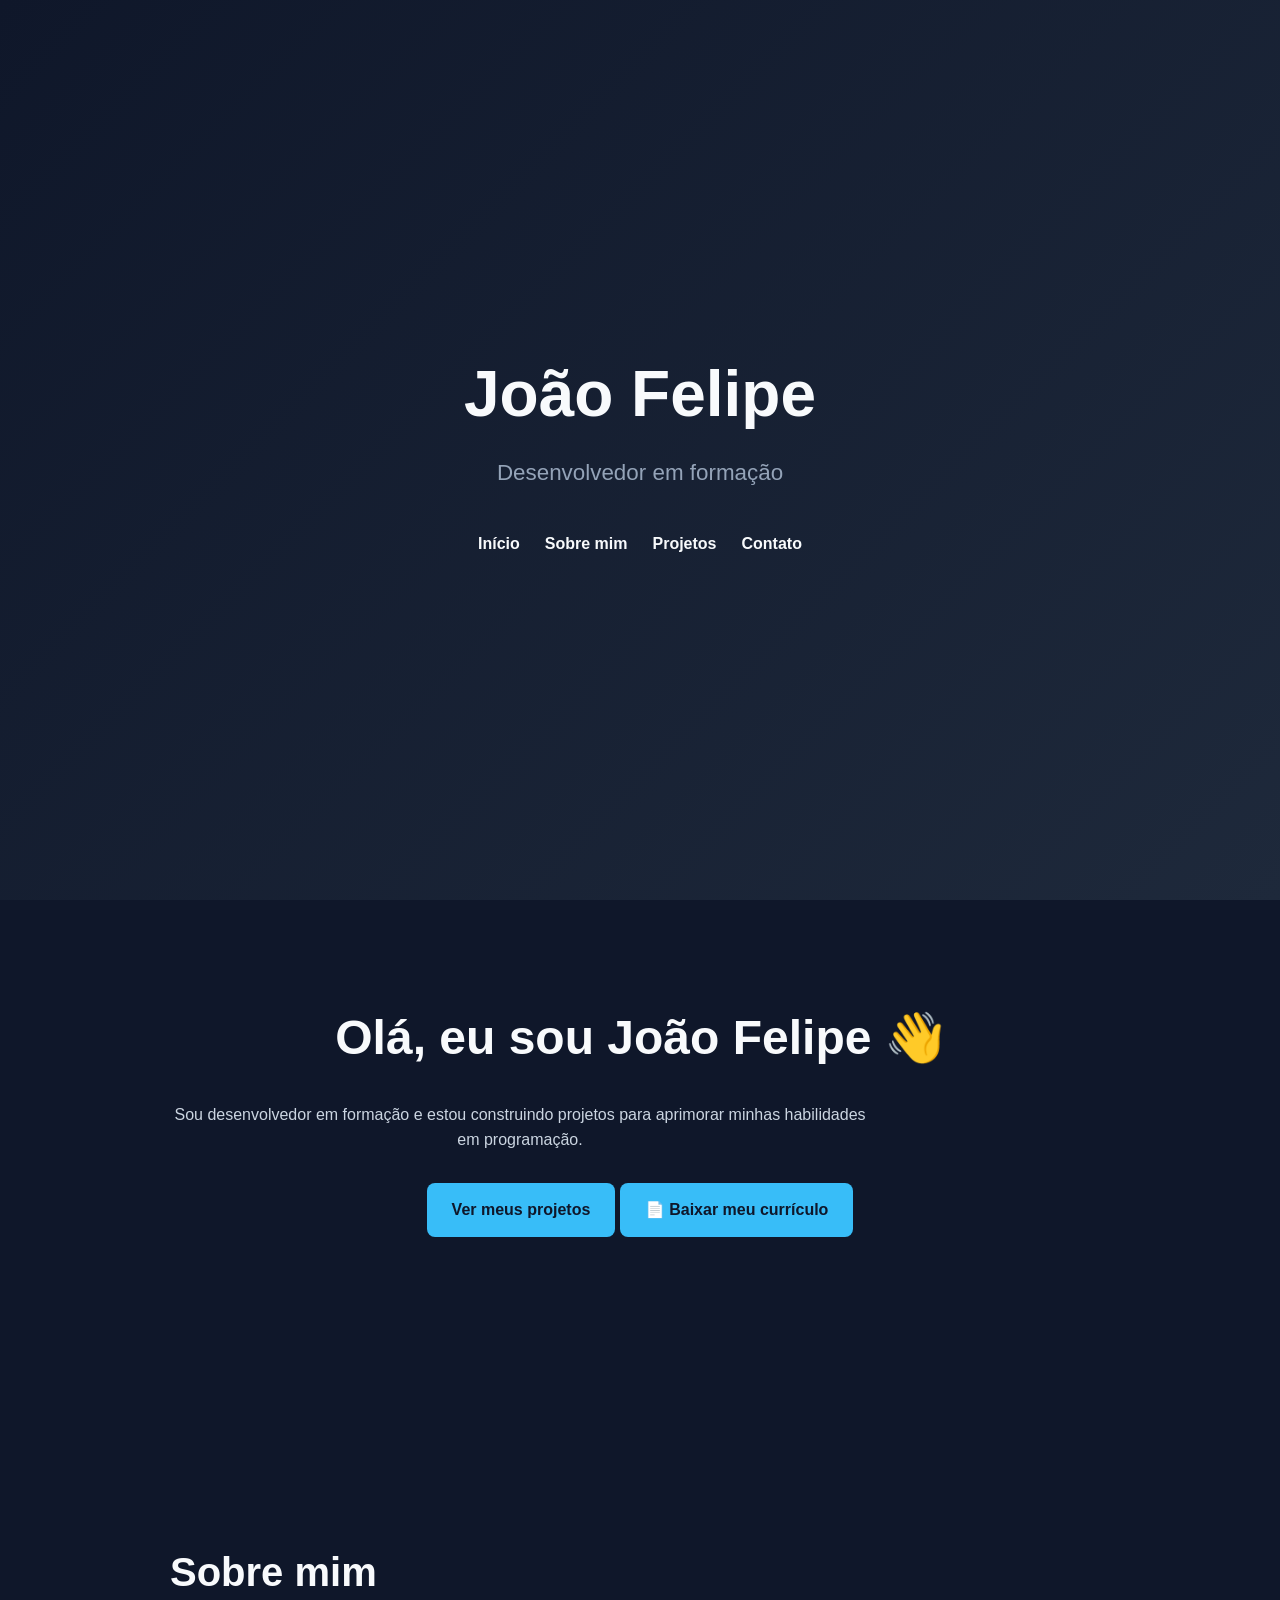
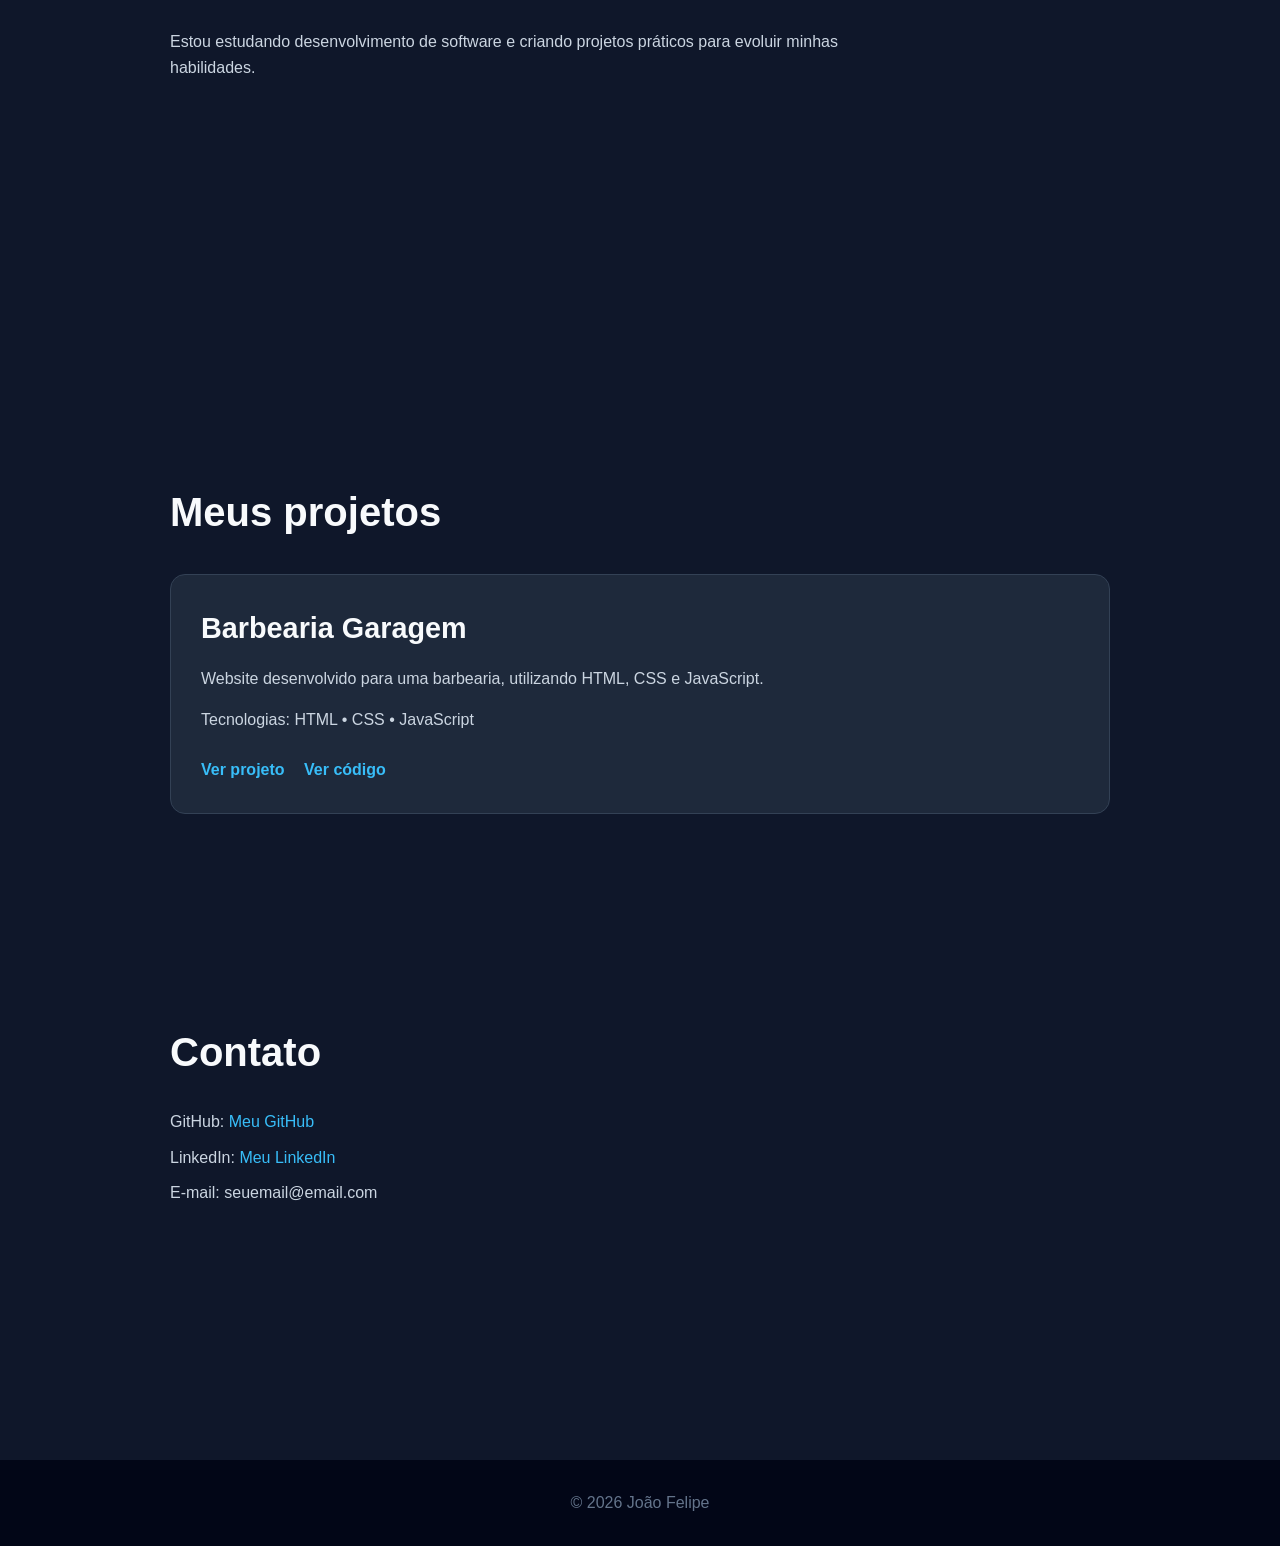
==== portifolio/index.html @ 30c2cb71 "Atualiza portifolio e curriculo" ====
<!DOCTYPE html>
<html lang="pt-BR">
<head>
    <meta charset="UTF-8">
    <meta name="viewport" content="width=device-width, initial-scale=1.0">
    <title>João Felipe | Portfólio</title>
    <link rel="stylesheet" href="style.css"
</head>

<body>

    <header>
        <h1>João Felipe</h1>
        <p>Desenvolvedor em formação</p>

        <nav>
            <a href="#inicio">Início</a>
            <a href="#sobre">Sobre mim</a>
            <a href="#projetos">Projetos</a>
            <a href="#contato">Contato</a>
        </nav>
    </header>

    <main>

        <section id="inicio">
            <h2>Olá, eu sou João Felipe 👋</h2>
            <p>
                Sou desenvolvedor em formação e estou construindo
                projetos para aprimorar minhas habilidades em programação.
            </p>

            <a href="#projetos">Ver meus projetos</a>
            <a href="Curriculo_Joao_Felipe.pdf" download>📄 Baixar meu currículo</a>
        </section>

        <section id="sobre">
            <h2>Sobre mim</h2>
            <p>
                Estou estudando desenvolvimento de software e criando
                projetos práticos para evoluir minhas habilidades.
            </p>
        </section>

        <section id="projetos">
            <h2>Meus projetos</h2>

            <article>
                <h3>Barbearia Garagem</h3>

                <p>
                    Website desenvolvido para uma barbearia,
                    utilizando HTML, CSS e JavaScript.
                </p>

                <p>
                    Tecnologias: HTML • CSS • JavaScript
                </p>

                <a href="../index.html" target="_blank">Ver projeto</a>
                <a href="https://github.com/Joaofelipe74/programa-ao.git" target="_blank">Ver código</a>
            </article>
        </section>

        <section id="contato">
            <h2>Contato</h2>

            <p>
                GitHub: <a href="#" target="_blank">Meu GitHub</a>
            </p>

            <p>
                LinkedIn: <a href="#" target="_blank">Meu LinkedIn</a>
            </p>

            <p>
                E-mail: seuemail@email.com
            </p>
        </section>

    </main>

    <footer>
        <p>© 2026 João Felipe</p>
    </footer>

</body>
</html>
---- portifolio/style.css ----
* {
    margin: 0;
    padding: 0;
    box-sizing: border-box;
}

html {
    scroll-behavior: smooth;
}

body {
    font-family: Arial, sans-serif;
    background: #0f172a;
    color: #f8fafc;
    line-height: 1.6;
}

/* Cabeçalho */

header {
    min-height: 100vh;
    display: flex;
    flex-direction: column;
    justify-content: center;
    align-items: center;
    text-align: center;
    padding: 40px 20px;
    background: linear-gradient(135deg, #0f172a, #1e293b);
}

header h1 {
    font-size: 4rem;
    margin-bottom: 10px;
}

header > p {
    font-size: 1.4rem;
    color: #94a3b8;
    margin-bottom: 40px;
}

/* Navegação */

nav {
    display: flex;
    gap: 25px;
    flex-wrap: wrap;
    justify-content: center;
}

nav a {
    color: #f8fafc;
    text-decoration: none;
    font-weight: bold;
    transition: 0.3s;
}

nav a:hover {
    color: #38bdf8;
}

/* Conteúdo */

main {
    max-width: 1000px;
    margin: auto;
}

section {
    padding: 100px 30px;
    min-height: 60vh;
}

section h2 {
    font-size: 2.5rem;
    margin-bottom: 25px;
}

section p {
    color: #cbd5e1;
    max-width: 700px;
}

/* Início */

#inicio {
    text-align: center;
}

#inicio h2 {
    font-size: 3rem;
}

#inicio a {
    display: inline-block;
    margin-top: 30px;
    padding: 14px 25px;
    background: #38bdf8;
    color: #0f172a;
    text-decoration: none;
    border-radius: 8px;
    font-weight: bold;
    transition: 0.3s;
}

#inicio a:hover {
    transform: translateY(-3px);
}

/* Projetos */

article {
    background: #1e293b;
    padding: 30px;
    border-radius: 15px;
    margin-top: 30px;
    border: 1px solid #334155;
}

article h3 {
    font-size: 1.8rem;
    margin-bottom: 15px;
}

article p {
    margin-bottom: 15px;
}

article a {
    display: inline-block;
    margin-right: 15px;
    margin-top: 10px;
    color: #38bdf8;
    text-decoration: none;
    font-weight: bold;
}

/* Contato */

#contato a {
    color: #38bdf8;
    text-decoration: none;
}

#contato p {
    margin-bottom: 10px;
}

/* Rodapé */

footer {
    text-align: center;
    padding: 30px;
    background: #020617;
    color: #64748b;
}

/* Celular */

@media (max-width: 700px) {

    header h1 {
        font-size: 2.8rem;
    }

    #inicio h2 {
        font-size: 2.2rem;
    }

    section h2 {
        font-size: 2rem;
    }

    nav {
        gap: 15px;
    }

    section {
        padding: 70px 20px;
    }
}
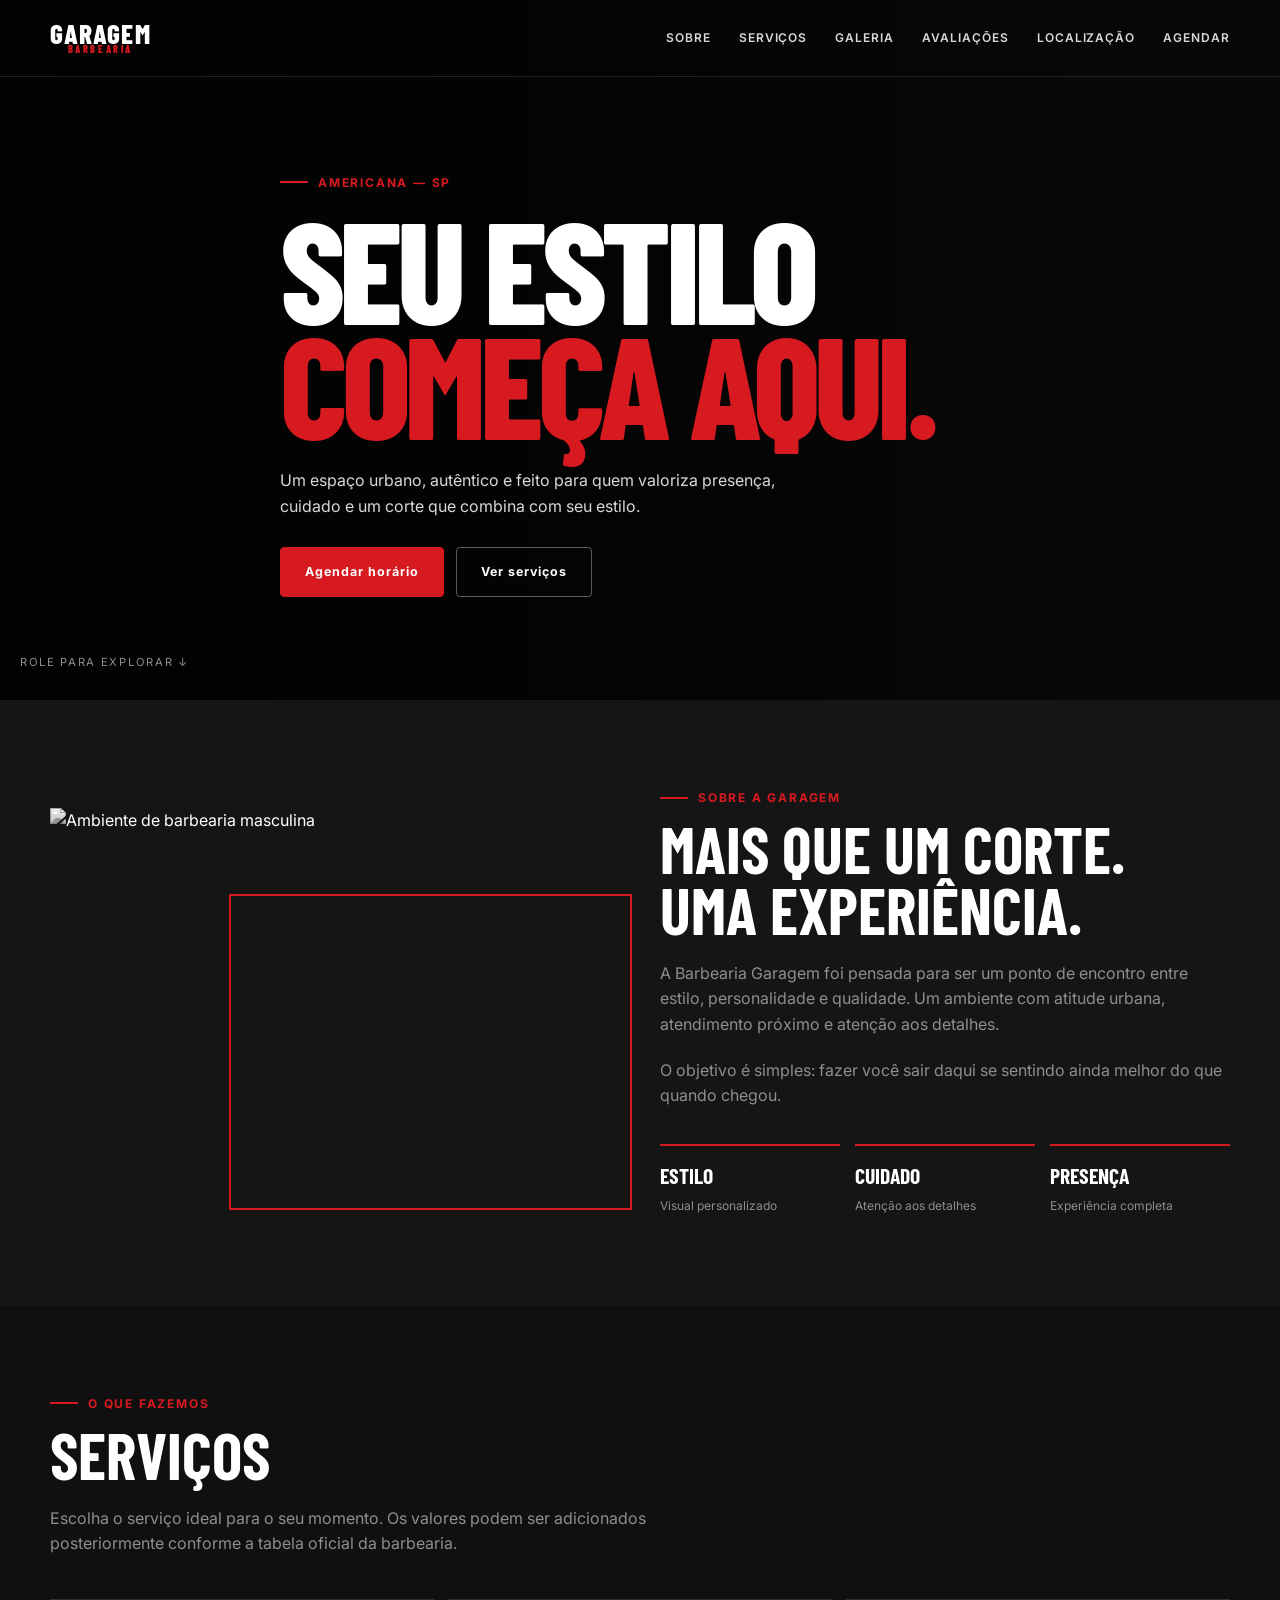
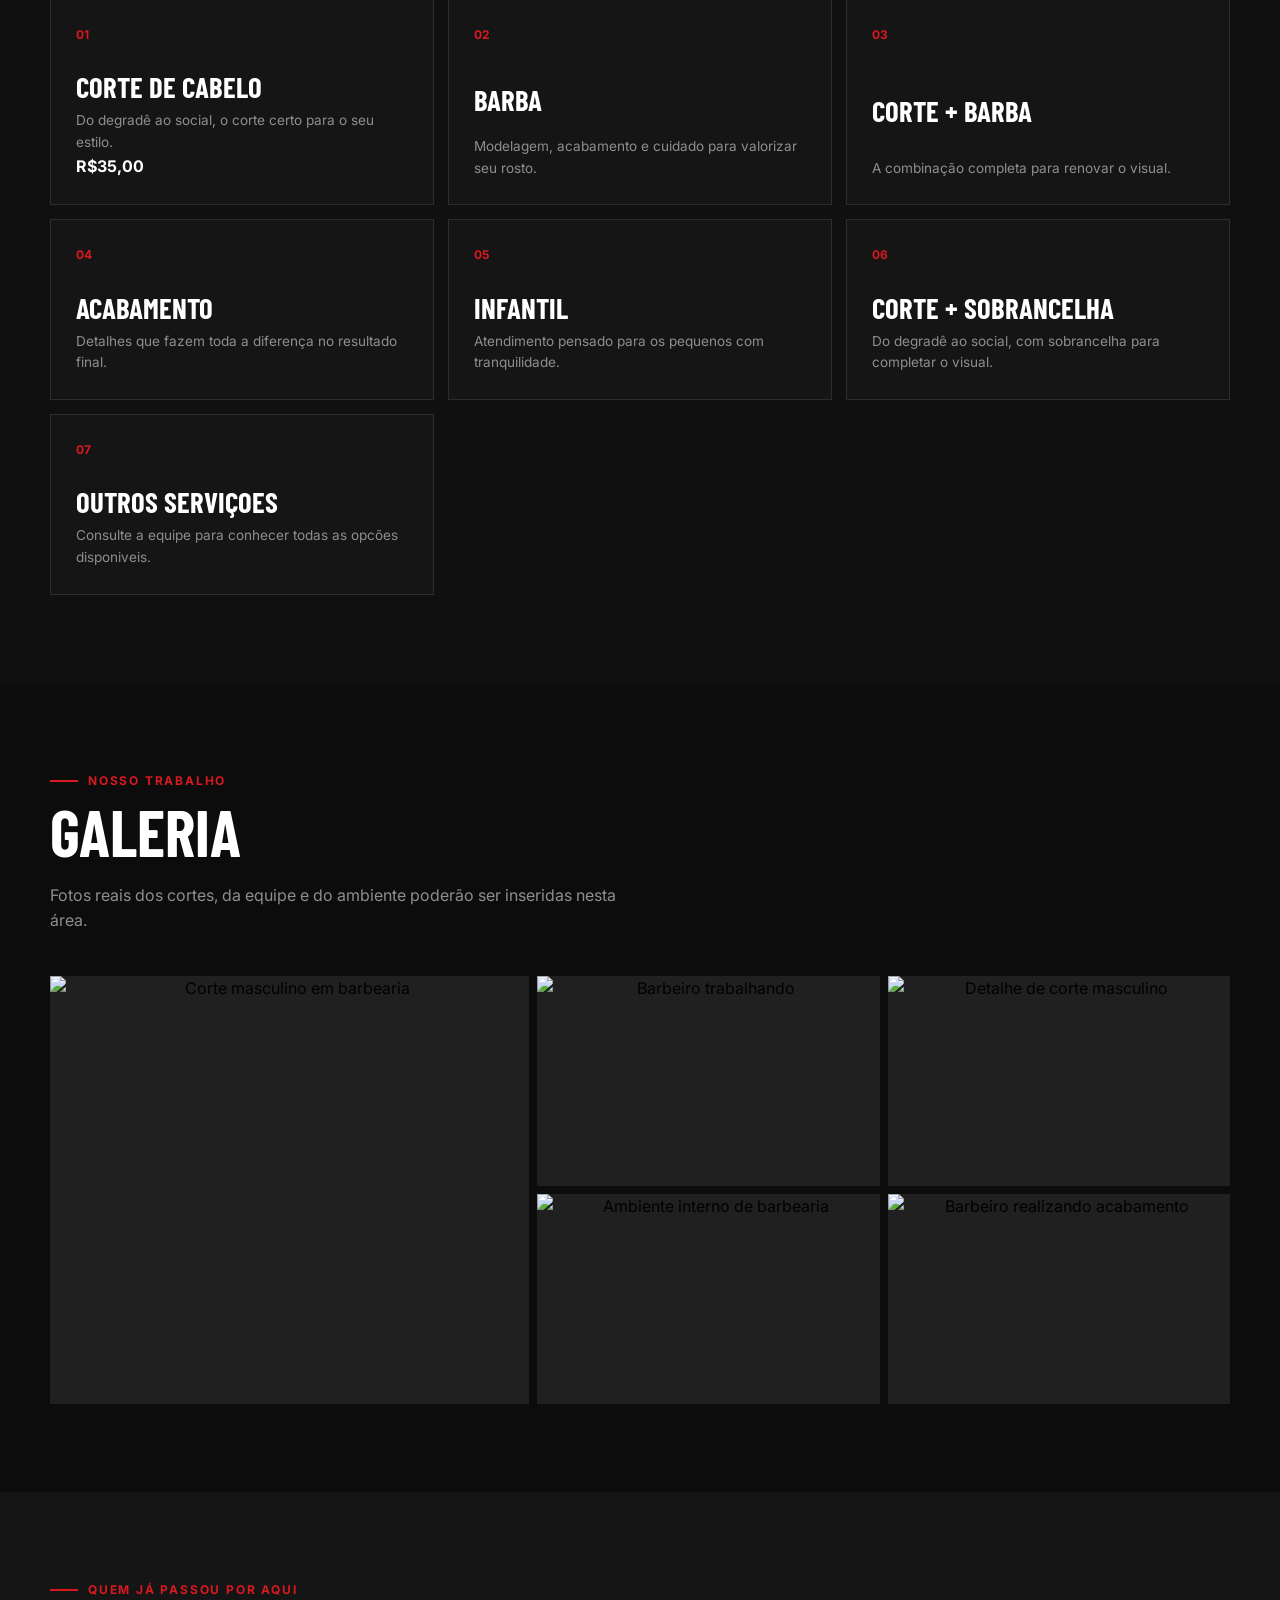
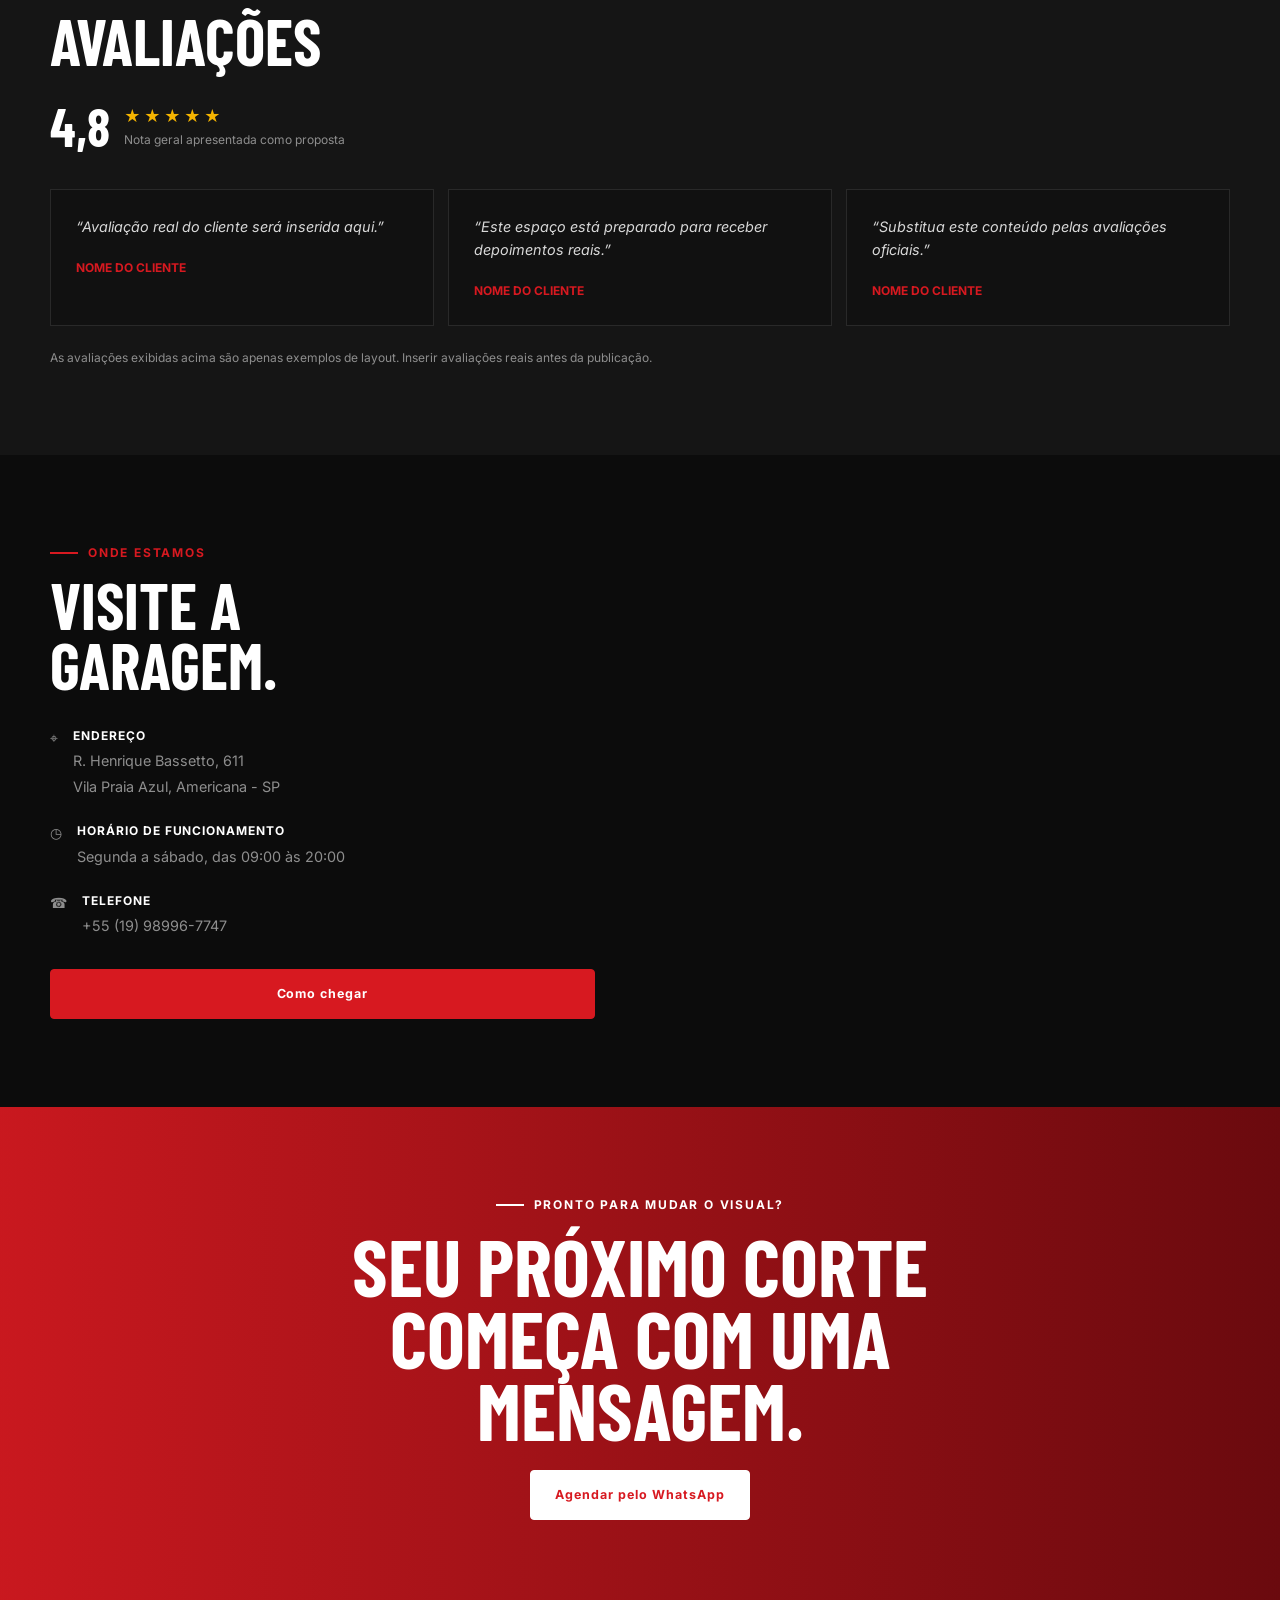
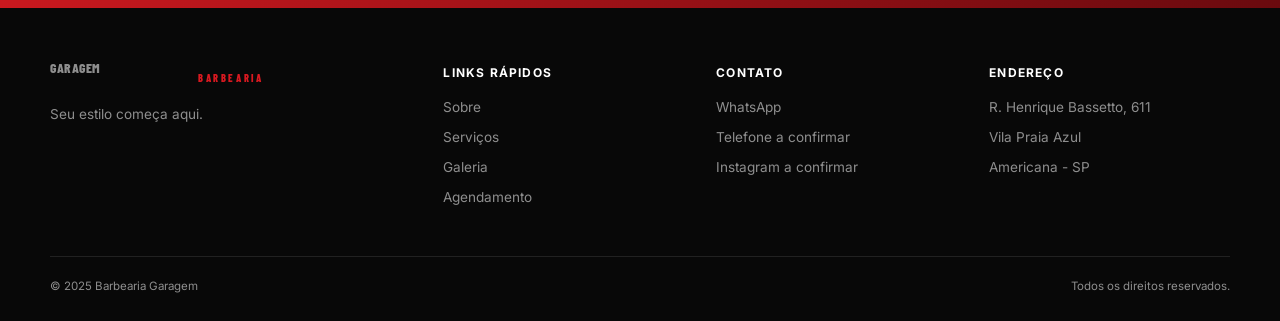
==== commit 78b758fd: "Colocar portifolio como pagina principal" ====
--- a/portifolio/index.html
+++ b/portifolio/index.html
@@ -1,88 +1,1121 @@
 <!DOCTYPE html>
 <html lang="pt-BR">
 <head>
-    <meta charset="UTF-8">
-    <meta name="viewport" content="width=device-width, initial-scale=1.0">
-    <title>João Felipe | Portfólio</title>
-    <link rel="stylesheet" href="style.css"
+  <meta charset="UTF-8" />
+  <meta name="viewport" content="width=device-width, initial-scale=1.0" />
+
+  <title>Barbearia Garagem | Seu estilo começa aqui</title>
+  <meta
+    name="description"
+    content="Barbearia Garagem em Americana - SP. Cortes masculinos, barba, acabamento e muito estilo."
+  />
+  <meta name="theme-color" content="#111111" />
+
+  <link rel="preconnect" href="https://fonts.googleapis.com" />
+  <link rel="preconnect" href="https://fonts.gstatic.com" crossorigin />
+  <link
+    href="https://fonts.googleapis.com/css2?family=Barlow+Condensed:wght@500;600;700;800&family=Inter:wght@400;500;600;700&display=swap"
+    rel="stylesheet"
+  />
+
+  <style>
+    :root {
+      --black: #0c0c0c;
+      --black-soft: #151515;
+      --gray-dark: #202020;
+      --gray: #8e8e8e;
+      --gray-light: #d8d8d8;
+      --white: #ffffff;
+      --red: #d71920;
+      --red-dark: #a80f15;
+      --border: rgba(255, 255, 255, 0.1);
+      --container: 1180px;
+      --radius: 4px;
+      --transition: 0.3s ease;
+    }
+
+    * {
+      margin: 0;
+      padding: 0;
+      box-sizing: border-box;
+    }
+
+    html {
+      scroll-behavior: smooth;
+    }
+
+    body {
+      color: var(--white);
+      background: var(--black);
+      font-family: "Inter", sans-serif;
+      line-height: 1.6;
+    }
+
+    body.modal-open {
+      overflow: hidden;
+    }
+
+    img {
+      display: block;
+      width: 100%;
+      object-fit: cover;
+    }
+
+    a {
+      color: inherit;
+      text-decoration: none;
+    }
+
+    button {
+      border: 0;
+      cursor: pointer;
+      font: inherit;
+    }
+
+    .container {
+      width: min(100% - 40px, var(--container));
+      margin-inline: auto;
+    }
+
+    .section {
+      padding: 88px 0;
+    }
+
+    .eyebrow {
+      display: flex;
+      align-items: center;
+      gap: 10px;
+      color: var(--red);
+      font-size: 0.75rem;
+      font-weight: 700;
+      letter-spacing: 0.15em;
+      text-transform: uppercase;
+    }
+
+    .eyebrow::before {
+      width: 28px;
+      height: 2px;
+      background: var(--red);
+      content: "";
+    }
+
+    .section-title {
+      margin-top: 12px;
+      color: var(--white);
+      font-family: "Barlow Condensed", sans-serif;
+      font-size: clamp(2.4rem, 7vw, 4rem);
+      line-height: 0.95;
+      text-transform: uppercase;
+    }
+
+    .section-text {
+      max-width: 600px;
+      margin-top: 20px;
+      color: var(--gray);
+    }
+
+    .button {
+      display: inline-flex;
+      min-height: 50px;
+      align-items: center;
+      justify-content: center;
+      gap: 10px;
+      padding: 0 24px;
+      border: 1px solid var(--red);
+      border-radius: var(--radius);
+      background: var(--red);
+      color: var(--white);
+      font-size: 0.78rem;
+      font-weight: 700;
+      letter-spacing: 0.08em;
+      transition: var(--transition);
+    }
+
+    .button:hover {
+      background: var(--red-dark);
+      border-color: var(--red-dark);
+      transform: translateY(-3px);
+    }
+
+    .button-outline {
+      background: transparent;
+      border-color: rgba(255, 255, 255, 0.35);
+    }
+
+    .button-outline:hover {
+      background: var(--white);
+      border-color: var(--white);
+      color: var(--black);
+    }
+
+    /* Header */
+    .header {
+      position: absolute;
+      z-index: 10;
+      top: 0;
+      width: 100%;
+      border-bottom: 1px solid rgba(255, 255, 255, 0.12);
+    }
+
+    .nav {
+      display: flex;
+      min-height: 76px;
+      align-items: center;
+      justify-content: space-between;
+    }
+
+    .logo {
+      font-family: "Barlow Condensed", sans-serif;
+      font-size: 1.7rem;
+      font-weight: 800;
+      letter-spacing: 0.04em;
+      line-height: 0.8;
+      text-transform: uppercase;
+    }
+
+    .logo span {
+      display: block;
+      color: var(--red);
+      font-size: 0.65rem;
+      letter-spacing: 0.25em;
+      text-align: center;
+    }
+
+    .nav-links {
+      display: none;
+      align-items: center;
+      gap: 28px;
+      color: var(--gray-light);
+      font-size: 0.75rem;
+      font-weight: 600;
+      letter-spacing: 0.08em;
+      text-transform: uppercase;
+    }
+
+    .nav-links a {
+      transition: var(--transition);
+    }
+
+    .nav-links a:hover {
+      color: var(--red);
+    }
+
+    .menu-toggle {
+      display: grid;
+      width: 42px;
+      height: 42px;
+      place-items: center;
+      background: transparent;
+      color: var(--white);
+      font-size: 1.5rem;
+    }
+
+    /* Hero */
+    .hero {
+      position: relative;
+      display: flex;
+      min-height: 700px;
+      align-items: center;
+      background:
+        linear-gradient(90deg, rgba(0, 0, 0, 0.9) 0%, rgba(0, 0, 0, 0.68) 48%, rgba(0, 0, 0, 0.35) 100%),
+        url("https://images.unsplash.com/photo-1503951914875-452162b0f3f1?auto=format&fit=crop&w=1800&q=85")
+        center/cover;
+    }
+
+    .hero-content {
+      max-width: 720px;
+      padding-top: 70px;
+    }
+
+    .hero h1 {
+      margin-top: 18px;
+      font-family: "Barlow Condensed", sans-serif;
+      font-size: clamp(4.4rem, 17vw, 9rem);
+      font-weight: 800;
+      letter-spacing: -0.04em;
+      line-height: 0.8;
+      text-transform: uppercase;
+    }
+
+    .hero h1 span {
+      color: var(--red);
+    }
+
+    .hero-description {
+      max-width: 510px;
+      margin: 28px 0;
+      color: var(--gray-light);
+      font-size: 1rem;
+    }
+
+    .hero-actions {
+      display: flex;
+      flex-wrap: wrap;
+      gap: 12px;
+    }
+
+    .scroll-label {
+      position: absolute;
+      bottom: 28px;
+      left: 20px;
+      color: var(--gray);
+      font-size: 0.7rem;
+      letter-spacing: 0.15em;
+      text-transform: uppercase;
+    }
+
+    /* Sobre */
+    .about {
+      background: var(--black-soft);
+    }
+
+    .about-grid {
+      display: grid;
+      gap: 40px;
+      align-items: center;
+    }
+
+    .about-image {
+      position: relative;
+      min-height: 390px;
+    }
+
+    .about-image img {
+      height: 100%;
+      min-height: 390px;
+      filter: grayscale(100%);
+    }
+
+    .about-image::after {
+      position: absolute;
+      right: -12px;
+      bottom: -12px;
+      z-index: 0;
+      width: 70%;
+      height: 80%;
+      border: 2px solid var(--red);
+      content: "";
+    }
+
+    .about-image img {
+      position: relative;
+      z-index: 1;
+    }
+
+    .about-copy {
+      position: relative;
+      z-index: 2;
+    }
+
+    .about-copy p {
+      margin-top: 20px;
+      color: var(--gray);
+    }
+
+    .about-highlights {
+      display: grid;
+      grid-template-columns: repeat(3, 1fr);
+      gap: 15px;
+      margin-top: 35px;
+    }
+
+    .highlight {
+      border-top: 2px solid var(--red);
+      padding-top: 12px;
+    }
+
+    .highlight strong {
+      display: block;
+      font-family: "Barlow Condensed", sans-serif;
+      font-size: 1.35rem;
+      text-transform: uppercase;
+    }
+
+    .highlight span {
+      color: var(--gray);
+      font-size: 0.75rem;
+    }
+
+    /* Serviços */
+    .services {
+      background: #101010;
+    }
+
+    .services-grid {
+      display: grid;
+      gap: 14px;
+      margin-top: 42px;
+    }
+
+    .service-card {
+      display: flex;
+      min-height: 180px;
+      flex-direction: column;
+      justify-content: space-between;
+      padding: 25px;
+      border: 1px solid var(--border);
+      background: var(--black-soft);
+      transition: var(--transition);
+    }
+
+    .service-card:hover {
+      border-color: var(--red);
+      transform: translateY(-5px);
+    }
+
+    .service-number {
+      color: var(--red);
+      font-size: 0.75rem;
+      font-weight: 700;
+    }
+
+    .service-card h3 {
+      margin-top: 20px;
+      font-family: "Barlow Condensed", sans-serif;
+      font-size: 1.8rem;
+      text-transform: uppercase;
+    }
+
+    .service-card p {
+      color: var(--gray);
+      font-size: 0.85rem;
+    }
+
+    /* Galeria */
+    .gallery-grid {
+      display: grid;
+      grid-template-columns: repeat(2, 1fr);
+      gap: 8px;
+      margin-top: 42px;
+    }
+
+    .gallery-item {
+      overflow: hidden;
+      min-height: 180px;
+      padding: 0;
+      background: var(--gray-dark);
+    }
+
+    .gallery-item:first-child {
+      grid-row: span 2;
+    }
+
+    .gallery-item img {
+      height: 100%;
+      min-height: 180px;
+      transition: transform 0.5s ease;
+    }
+
+    .gallery-item:hover img {
+      transform: scale(1.06);
+    }
+
+    /* Avaliações */
+    .reviews {
+      background: var(--black-soft);
+    }
+
+    .rating {
+      display: flex;
+      align-items: center;
+      gap: 14px;
+      margin-top: 28px;
+    }
+
+    .rating strong {
+      font-family: "Barlow Condensed", sans-serif;
+      font-size: 3.3rem;
+      line-height: 1;
+    }
+
+    .stars {
+      color: #f5b400;
+      letter-spacing: 3px;
+    }
+
+    .rating small {
+      display: block;
+      color: var(--gray);
+      font-size: 0.75rem;
+    }
+
+    .review-grid {
+      display: grid;
+      gap: 14px;
+      margin-top: 36px;
+    }
+
+    .review-card {
+      padding: 25px;
+      border: 1px solid var(--border);
+      background: #111;
+    }
+
+    .review-card p {
+      color: var(--gray-light);
+      font-size: 0.9rem;
+      font-style: italic;
+    }
+
+    .review-author {
+      display: block;
+      margin-top: 20px;
+      color: var(--red);
+      font-size: 0.75rem;
+      font-weight: 700;
+      text-transform: uppercase;
+    }
+
+    .review-notice {
+      margin-top: 22px;
+      color: var(--gray);
+      font-size: 0.75rem;
+    }
+
+    /* Localização */
+    .location-grid {
+      display: grid;
+      gap: 35px;
+      align-items: stretch;
+    }
+
+    .location-details {
+      display: flex;
+      flex-direction: column;
+      justify-content: center;
+    }
+
+    .info-list {
+      display: grid;
+      gap: 22px;
+      margin: 30px 0;
+      list-style: none;
+    }
+
+    .info-list li {
+      display: flex;
+      gap: 15px;
+      color: var(--gray-light);
+    }
+
+    .info-list strong {
+      display: block;
+      margin-bottom: 3px;
+      color: var(--white);
+      font-size: 0.75rem;
+      letter-spacing: 0.08em;
+      text-transform: uppercase;
+    }
+
+    .info-list span {
+      color: var(--gray);
+      font-size: 0.9rem;
+    }
+
+    .info-icon {
+      color: var(--red);
+      font-size: 1.2rem;
+    }
+
+    .map-placeholder {
+      display: grid;
+      min-height: 330px;
+      place-items: center;
+      border: 1px solid var(--border);
+      background:
+        linear-gradient(rgba(20, 20, 20, 0.86), rgba(20, 20, 20, 0.86)),
+        url("https://images.unsplash.com/photo-1524666041070-9c8763b7c8f7?auto=format&fit=crop&w=1000&q=80")
+        center/cover;
+      color: var(--gray);
+      text-align: center;
+    }
+
+    .map-placeholder strong {
+      display: block;
+      margin-bottom: 8px;
+      color: var(--white);
+      font-family: "Barlow Condensed", sans-serif;
+      font-size: 2rem;
+      text-transform: uppercase;
+    }
+
+    /* CTA */
+    .contact-cta {
+      background:
+        linear-gradient(90deg, rgba(215, 25, 32, 0.93), rgba(120, 10, 15, 0.88)),
+        url("https://images.unsplash.com/photo-1599351431202-1e0f0137899a?auto=format&fit=crop&w=1600&q=80")
+        center/cover;
+      text-align: center;
+    }
+
+    .contact-cta .eyebrow {
+      justify-content: center;
+      color: var(--white);
+    }
+
+    .contact-cta .eyebrow::before {
+      background: var(--white);
+    }
+
+    .contact-cta h2 {
+      max-width: 720px;
+      margin: 15px auto 25px;
+      font-family: "Barlow Condensed", sans-serif;
+      font-size: clamp(2.8rem, 8vw, 5rem);
+      line-height: 0.9;
+      text-transform: uppercase;
+    }
+
+    .contact-cta .button {
+      background: var(--white);
+      border-color: var(--white);
+      color: var(--red);
+    }
+
+    .contact-cta .button:hover {
+      background: var(--black);
+      border-color: var(--black);
+      color: var(--white);
+    }
+
+    /* Footer */
+    .footer {
+      padding: 55px 0 25px;
+      background: #080808;
+    }
+
+    .footer-grid {
+      display: grid;
+      gap: 32px;
+    }
+
+    .footer-column h3 {
+      margin-bottom: 15px;
+      color: var(--white);
+      font-size: 0.75rem;
+      letter-spacing: 0.1em;
+      text-transform: uppercase;
+    }
+
+    .footer-column p,
+    .footer-column a {
+      display: block;
+      margin-bottom: 8px;
+      color: var(--gray);
+      font-size: 0.85rem;
+    }
+
+    .footer-column a:hover {
+      color: var(--red);
+    }
+
+    .footer-bottom {
+      display: flex;
+      justify-content: space-between;
+      gap: 15px;
+      margin-top: 40px;
+      padding-top: 20px;
+      border-top: 1px solid var(--border);
+      color: var(--gray);
+      font-size: 0.72rem;
+    }
+
+    /* Modal da galeria */
+    .modal {
+      position: fixed;
+      z-index: 100;
+      inset: 0;
+      display: none;
+      align-items: center;
+      justify-content: center;
+      padding: 20px;
+      background: rgba(0, 0, 0, 0.92);
+    }
+
+    .modal.active {
+      display: flex;
+    }
+
+    .modal img {
+      width: auto;
+      max-width: 100%;
+      max-height: 88vh;
+    }
+
+    .modal-close {
+      position: absolute;
+      top: 18px;
+      right: 22px;
+      background: transparent;
+      color: var(--white);
+      font-size: 2rem;
+    }
+
+    /* Desktop */
+    @media (min-width: 700px) {
+      .nav-links {
+        display: flex;
+      }
+
+      .menu-toggle {
+        display: none;
+      }
+
+      .services-grid {
+        grid-template-columns: repeat(3, 1fr);
+      }
+
+      .review-grid {
+        grid-template-columns: repeat(3, 1fr);
+      }
+
+      .footer-grid {
+        grid-template-columns: 1.5fr 1fr 1fr 1fr;
+      }
+    }
+
+    @media (min-width: 900px) {
+      .about-grid,
+      .location-grid {
+        grid-template-columns: 1fr 1fr;
+      }
+
+      .gallery-grid {
+        grid-template-columns: 1.4fr 1fr 1fr;
+        grid-auto-rows: 210px;
+      }
+
+      .gallery-item:first-child {
+        grid-row: span 2;
+      }
+    }
+
+    @media (max-width: 699px) {
+      .nav-links.active {
+        position: absolute;
+        top: 76px;
+        right: 20px;
+        left: 20px;
+        display: grid;
+        gap: 0;
+        padding: 10px;
+        border: 1px solid var(--border);
+        background: var(--black-soft);
+      }
+
+      .nav-links.active a {
+        padding: 15px;
+        border-bottom: 1px solid var(--border);
+      }
+
+      .nav-links.active a:last-child {
+        border-bottom: 0;
+      }
+    }
+  </style>
 </head>
 
 <body>
-
-    <header>
-        <h1>João Felipe</h1>
-        <p>Desenvolvedor em formação</p>
-
-        <nav>
-            <a href="#inicio">Início</a>
-            <a href="#sobre">Sobre mim</a>
-            <a href="#projetos">Projetos</a>
-            <a href="#contato">Contato</a>
-        </nav>
-    </header>
-
-    <main>
-
-        <section id="inicio">
-            <h2>Olá, eu sou João Felipe 👋</h2>
-            <p>
-                Sou desenvolvedor em formação e estou construindo
-                projetos para aprimorar minhas habilidades em programação.
-            </p>
-
-            <a href="#projetos">Ver meus projetos</a>
-            <a href="Curriculo_Joao_Felipe.pdf" download>📄 Baixar meu currículo</a>
-        </section>
-
-        <section id="sobre">
-            <h2>Sobre mim</h2>
-            <p>
-                Estou estudando desenvolvimento de software e criando
-                projetos práticos para evoluir minhas habilidades.
-            </p>
-        </section>
-
-        <section id="projetos">
-            <h2>Meus projetos</h2>
-
-            <article>
-                <h3>Barbearia Garagem</h3>
-
-                <p>
-                    Website desenvolvido para uma barbearia,
-                    utilizando HTML, CSS e JavaScript.
-                </p>
-
-                <p>
-                    Tecnologias: HTML • CSS • JavaScript
-                </p>
-
-                <a href="../index.html" target="_blank">Ver projeto</a>
-                <a href="https://github.com/Joaofelipe74/programa-ao.git" target="_blank">Ver código</a>
-            </article>
-        </section>
-
-        <section id="contato">
-            <h2>Contato</h2>
-
-            <p>
-                GitHub: <a href="#" target="_blank">Meu GitHub</a>
-            </p>
-
-            <p>
-                LinkedIn: <a href="#" target="_blank">Meu LinkedIn</a>
-            </p>
-
-            <p>
-                E-mail: seuemail@email.com
-            </p>
-        </section>
-
-    </main>
-
-    <footer>
-        <p>© 2026 João Felipe</p>
-    </footer>
-
+  <header class="header">
+    <div class="container nav">
+      <a class="logo" href="#inicio" aria-label="Barbearia Garagem - início">
+        Garagem
+        <span>Barbearia</span>
+      </a>
+
+      <button class="menu-toggle" aria-label="Abrir menu" aria-expanded="false">
+        ☰
+      </button>
+
+      <nav class="nav-links" aria-label="Navegação principal">
+        <a href="#sobre">Sobre</a>
+        <a href="#servicos">Serviços</a>
+        <a href="#galeria">Galeria</a>
+        <a href="#avaliacoes">Avaliações</a>
+        <a href="#localizacao">Localização</a>
+        <a href="#contato">Agendar</a>
+      </nav>
+    </div>
+  </header>
+
+  <main>
+    <section class="hero" id="inicio">
+      <div class="container hero-content">
+        <span class="eyebrow">Americana — SP</span>
+        <h1>Seu estilo<br /><span>começa aqui.</span></h1>
+        <p class="hero-description">
+          Um espaço urbano, autêntico e feito para quem valoriza presença,
+          cuidado e um corte que combina com seu estilo.
+        </p>
+
+        <div class="hero-actions">
+          <!-- Substituir o número pelo WhatsApp oficial -->
+          <a class="button" href="https://wa.me/5519989967747" target="_blank">
+            Agendar horário
+          </a>
+          <a class="button button-outline" href="#servicos">
+            Ver serviços
+          </a>
+        </div>
+      </div>
+
+      <span class="scroll-label">Role para explorar ↓</span>
+    </section>
+
+    <section class="section about" id="sobre">
+      <div class="container about-grid">
+        <div class="about-image">
+          <!-- Substituir pela foto real da barbearia -->
+          <img
+            src="https://images.unsplash.com/photo-1621605815971-fbc98d665033?auto=format&fit=crop&w=1000&q=85"
+            alt="Ambiente de barbearia masculina"
+            loading="lazy"
+          />
+        </div>
+
+        <div class="about-copy">
+          <span class="eyebrow">Sobre a Garagem</span>
+          <h2 class="section-title">Mais que um corte.<br />Uma experiência.</h2>
+          <p>
+            A Barbearia Garagem foi pensada para ser um ponto de encontro entre
+            estilo, personalidade e qualidade. Um ambiente com atitude urbana,
+            atendimento próximo e atenção aos detalhes.
+          </p>
+          <p>
+            O objetivo é simples: fazer você sair daqui se sentindo ainda
+            melhor do que quando chegou.
+          </p>
+
+          <div class="about-highlights">
+            <div class="highlight">
+              <strong>Estilo</strong>
+              <span>Visual personalizado</span>
+            </div>
+            <div class="highlight">
+              <strong>Cuidado</strong>
+              <span>Atenção aos detalhes</span>
+            </div>
+            <div class="highlight">
+              <strong>Presença</strong>
+              <span>Experiência completa</span>
+            </div>
+          </div>
+        </div>
+      </div>
+    </section>
+
+    <section class="section services" id="servicos">
+      <div class="container">
+        <span class="eyebrow">O que fazemos</span>
+        <h2 class="section-title">Serviços</h2>
+        <p class="section-text">
+          Escolha o serviço ideal para o seu momento. Os valores podem ser
+          adicionados posteriormente conforme a tabela oficial da barbearia.
+        </p>
+
+        <div class="services-grid">
+          <article class="service-card">
+            <span class="service-number">01</span>
+            <h3>Corte de cabelo</h3>
+            <p>Do degradê ao social, o corte certo para o seu estilo.</p>
+            <strong class ="service-price">R$35,00</strong>
+          </article>
+
+          <article class="service-card">
+            <span class="service-number">02</span>
+            <h3>Barba</h3>
+            <p>Modelagem, acabamento e cuidado para valorizar seu rosto.</p>
+          </article>
+
+          <article class="service-card">
+            <span class="service-number">03</span>
+            <h3>Corte + barba</h3>
+            <p>A combinação completa para renovar o visual.</p>
+          </article>
+
+          <article class="service-card">
+            <span class="service-number">04</span>
+            <h3>Acabamento</h3>
+            <p>Detalhes que fazem toda a diferença no resultado final.</p>
+          </article>
+
+          <article class="service-card">
+            <span class="service-number">05</span>
+            <h3>Infantil</h3>
+            <p>Atendimento pensado para os pequenos com tranquilidade.</p>
+          </article>
+
+          <article class="service-card">
+            <span class="service-number">06</span>
+            <h3>Corte + sobrancelha</h3>
+            <p>Do degradê ao social, com sobrancelha para completar o visual.</p>
+          </article>
+          
+          <article class="service-card">
+            <span class="service-number">07</span>
+            <h3>Outros serviçoes</h3>
+            <p>Consulte a equipe para conhecer todas as opcões disponiveis.</p>
+          </article>
+        </div>
+      </div>
+    </section>
+
+    <section class="section gallery" id="galeria">
+      <div class="container">
+        <span class="eyebrow">Nosso trabalho</span>
+        <h2 class="section-title">Galeria</h2>
+        <p class="section-text">
+          Fotos reais dos cortes, da equipe e do ambiente poderão ser inseridas
+          nesta área.
+        </p>
+
+        <div class="gallery-grid">
+          <button class="gallery-item" aria-label="Ampliar imagem">
+            <img
+              src="https://images.unsplash.com/photo-1599351431202-1e0f0137899a?auto=format&fit=crop&w=1000&q=85"
+              alt="Corte masculino em barbearia"
+              loading="lazy"
+            />
+          </button>
+
+          <button class="gallery-item" aria-label="Ampliar imagem">
+            <img
+              src="https://images.unsplash.com/photo-1585747860715-2ba37e788b70?auto=format&fit=crop&w=800&q=85"
+              alt="Barbeiro trabalhando"
+              loading="lazy"
+            />
+          </button>
+
+          <button class="gallery-item" aria-label="Ampliar imagem">
+            <img
+              src="https://images.unsplash.com/photo-1622286342621-4bd786c2447c?auto=format&fit=crop&w=800&q=85"
+              alt="Detalhe de corte masculino"
+              loading="lazy"
+            />
+          </button>
+
+          <button class="gallery-item" aria-label="Ampliar imagem">
+            <img
+              src="https://images.unsplash.com/photo-1512690459411-b9245AED0b8?auto=format&fit=crop&w=800&q=85"
+              alt="Ambiente interno de barbearia"
+              loading="lazy"
+            />
+          </button>
+
+          <button class="gallery-item" aria-label="Ampliar imagem">
+            <img
+              src="https://images.unsplash.com/photo-1517832606299-7ae9b720a186?auto=format&fit=crop&w=800&q=85"
+              alt="Barbeiro realizando acabamento"
+              loading="lazy"
+            />
+          </button>
+        </div>
+      </div>
+    </section>
+
+    <section class="section reviews" id="avaliacoes">
+      <div class="container">
+        <span class="eyebrow">Quem já passou por aqui</span>
+        <h2 class="section-title">Avaliações</h2>
+
+        <div class="rating">
+          <strong>4,8</strong>
+          <div>
+            <div class="stars" aria-label="4,8 de 5 estrelas">★★★★★</div>
+            <small>Nota geral apresentada como proposta</small>
+          </div>
+        </div>
+
+        <div class="review-grid">
+          <article class="review-card">
+            <p>“Avaliação real do cliente será inserida aqui.”</p>
+            <span class="review-author">Nome do cliente</span>
+          </article>
+
+          <article class="review-card">
+            <p>“Este espaço está preparado para receber depoimentos reais.”</p>
+            <span class="review-author">Nome do cliente</span>
+          </article>
+
+          <article class="review-card">
+            <p>“Substitua este conteúdo pelas avaliações oficiais.”</p>
+            <span class="review-author">Nome do cliente</span>
+          </article>
+        </div>
+
+        <p class="review-notice">
+          As avaliações exibidas acima são apenas exemplos de layout. Inserir
+          avaliações reais antes da publicação.
+        </p>
+      </div>
+    </section>
+
+    <section class="section location" id="localizacao">
+      <div class="container location-grid">
+        <div class="location-details">
+          <span class="eyebrow">Onde estamos</span>
+          <h2 class="section-title">Visite a<br />Garagem.</h2>
+
+          <ul class="info-list">
+            <li>
+              <span class="info-icon">⌖</span>
+              <div>
+                <strong>Endereço</strong>
+                <span>R. Henrique Bassetto, 611<br />Vila Praia Azul, Americana - SP</span>
+              </div>
+            </li>
+
+            <li>
+              <span class="info-icon">◷</span>
+              <div>
+                <strong>Horário de funcionamento</strong>
+                <span>Segunda a sábado, das 09:00 às 20:00</span>
+              </div>
+            </li>
+
+            <li>
+              <span class="info-icon">☎</span>
+              <div>
+                <strong>Telefone</strong>
+                <span>+55 (19) 98996-7747</span>
+              </div>
+            </li>
+          </ul>
+
+          <!-- Substituir pelo link oficial do Google Maps -->
+          <a
+            class="button"
+            href="https://www.google.com/maps/search/?api=1&query=R.+Henrique+Bassetto,+611,+Americana+-+SP"
+            target="_blank"
+          >
+            Como chegar
+          </a>
+        </div>
+
+       <iframe
+    src="https://www.google.com/maps/embed?pb=!1m18!1m12!1m3!1d3679.6563446637656!2d-47.2429054249046!3d-22.7410111793721!2m3!1f0!2f0!3f0!3m2!1i1024!2i768!4f13.1!3m3!1m2!1s0x94c897f12f74e92d:0x2e81476b8106f6c6!2sBarbearia%20Garagem!5e0!3m2!1spt-BR!2sbr!4v1788571214720!5m2!1spt-BR!2sbr"
+    width="600"
+    height="450"
+    style="border:0;"
+    allowfullscreen=""
+    loading="lazy"
+    referrerpolicy="strict-origin-when-cross-origin">
+</iframe>
+      </div>
+    </section>
+
+    <section class="section contact-cta" id="contato">
+      <div class="container">
+        <span class="eyebrow">Pronto para mudar o visual?</span>
+        <h2>Seu próximo corte começa com uma mensagem.</h2>
+
+        <!-- Substituir o número pelo WhatsApp oficial -->
+        <a class="button" href="https://wa.me/5519989967747" target="_blank">
+          Agendar pelo WhatsApp
+        </a>
+      </div>
+    </section>
+  </main>
+
+  <footer class="footer">
+    <div class="container">
+      <div class="footer-grid">
+        <div class="footer-column">
+          <a class="logo" href="#inicio">
+            Garagem
+            <span>Barbearia</span>
+          </a>
+          <p style="margin-top: 22px;">
+            Seu estilo começa aqui.
+          </p>
+        </div>
+
+        <div class="footer-column">
+          <h3>Links rápidos</h3>
+          <a href="#sobre">Sobre</a>
+          <a href="#servicos">Serviços</a>
+          <a href="#galeria">Galeria</a>
+          <a href="#contato">Agendamento</a>
+        </div>
+
+        <div class="footer-column">
+          <h3>Contato</h3>
+          <a href="https://wa.me/5519989967747" target="_blank">WhatsApp</a>
+          <a href="tel:+5519989967747">Telefone a confirmar</a>
+          <a href="#" target="_blank">Instagram a confirmar</a>
+        </div>
+
+        <div class="footer-column">
+          <h3>Endereço</h3>
+          <p>R. Henrique Bassetto, 611</p>
+          <p>Vila Praia Azul</p>
+          <p>Americana - SP</p>
+        </div>
+      </div>
+
+      <div class="footer-bottom">
+        <span>© 2025 Barbearia Garagem</span>
+        <span>Todos os direitos reservados.</span>
+      </div>
+    </div>
+  </footer>
+
+  <div class="modal" role="dialog" aria-modal="true" aria-label="Imagem ampliada">
+    <button class="modal-close" aria-label="Fechar imagem">×</button>
+    <img src="" alt="" />
+  </div>
+
+  <script>
+    const menuToggle = document.querySelector(".menu-toggle");
+    const navLinks = document.querySelector(".nav-links");
+
+    menuToggle.addEventListener("click", () => {
+      const isOpen = navLinks.classList.toggle("active");
+
+      menuToggle.setAttribute("aria-expanded", isOpen);
+      menuToggle.setAttribute("aria-label", isOpen ? "Fechar menu" : "Abrir menu");
+      menuToggle.textContent = isOpen ? "×" : "☰";
+    });
+
+    document.querySelectorAll(".nav-links a").forEach((link) => {
+      link.addEventListener("click", () => {
+        navLinks.classList.remove("active");
+        menuToggle.setAttribute("aria-expanded", "false");
+        menuToggle.setAttribute("aria-label", "Abrir menu");
+        menuToggle.textContent = "☰";
+      });
+    });
+
+    const modal = document.querySelector(".modal");
+    const modalImage = modal.querySelector("img");
+    const modalClose = modal.querySelector(".modal-close");
+
+    document.querySelectorAll(".gallery-item").forEach((item) => {
+      item.addEventListener("click", () => {
+        const image = item.querySelector("img");
+
+        modalImage.src = image.src;
+        modalImage.alt = image.alt;
+        modal.classList.add("active");
+        document.body.classList.add("modal-open");
+      });
+    });
+
+    function closeModal() {
+      modal.classList.remove("active");
+      document.body.classList.remove("modal-open");
+      modalImage.src = "";
+    }
+
+    modalClose.addEventListener("click", closeModal);
+
+    modal.addEventListener("click", (event) => {
+      if (event.target === modal) closeModal();
+    });
+
+    document.addEventListener("keydown", (event) => {
+      if (event.key === "Escape") closeModal();
+    });
+  </script>
 </body>
 </html>
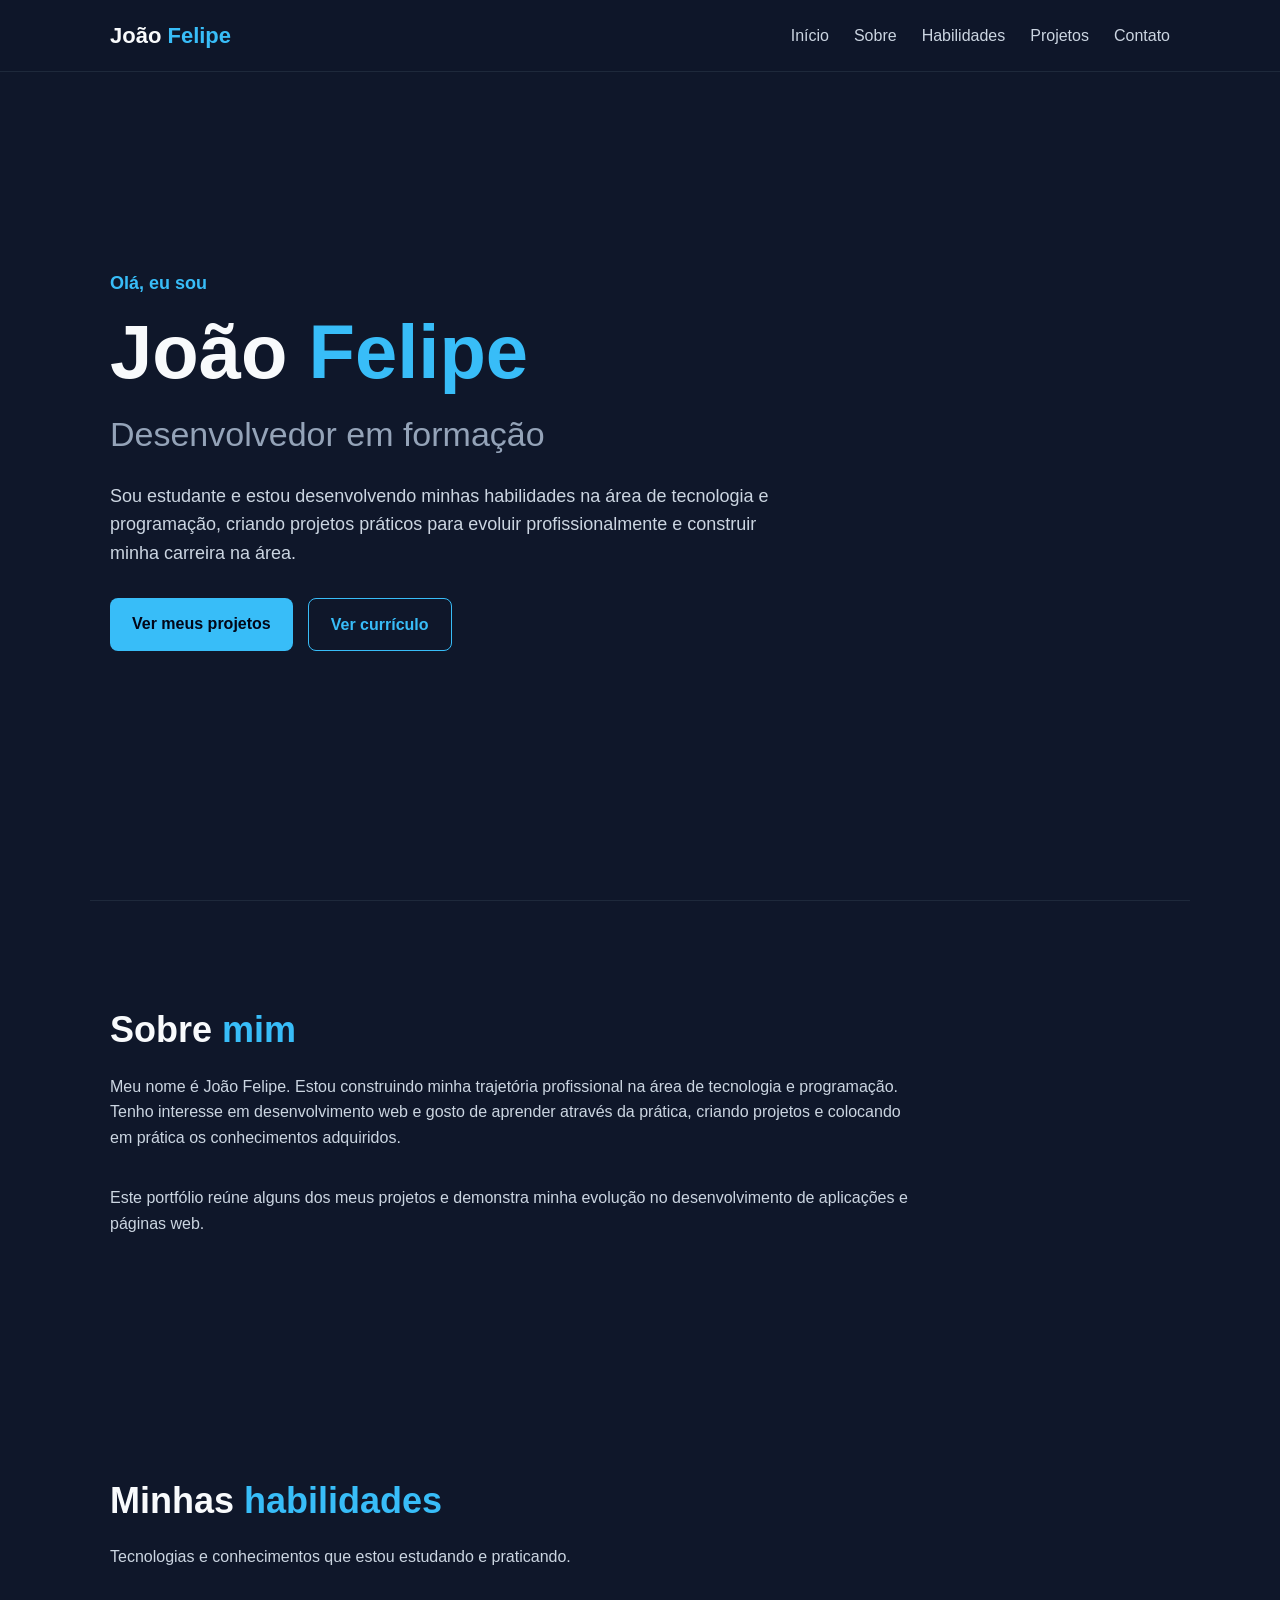
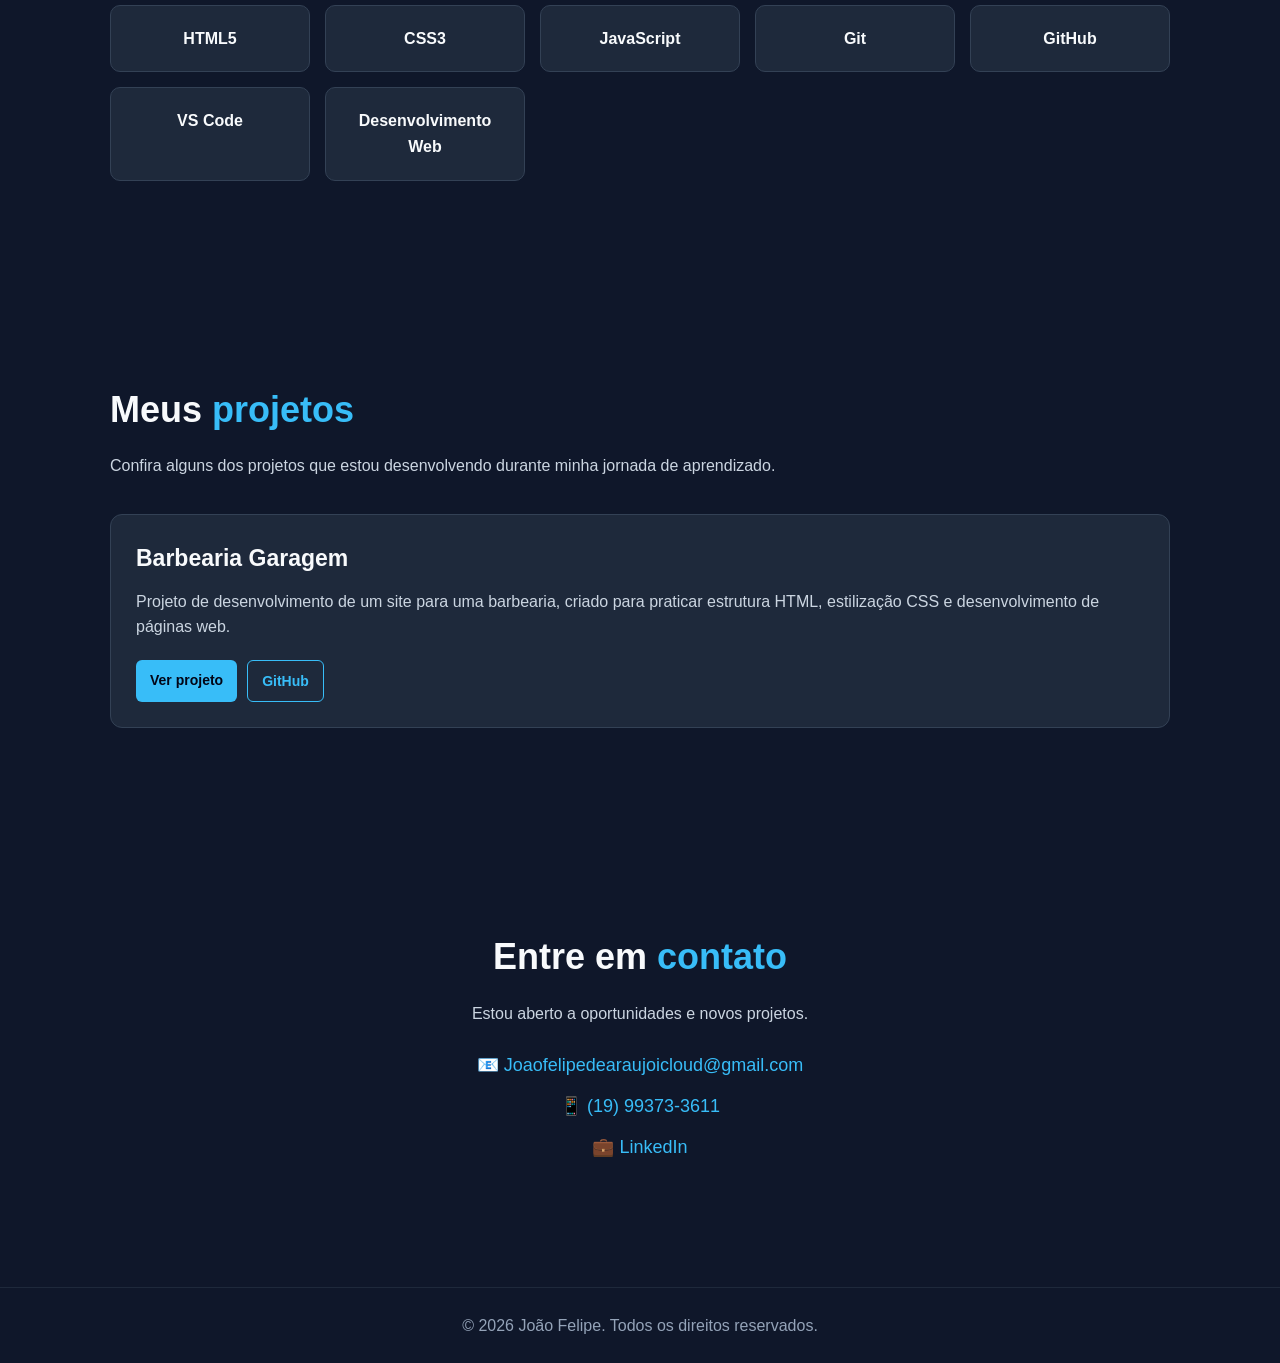
==== commit 07aba950: "Atualiza portifolio com informações de contato." ====
--- a/portifolio/index.html
+++ b/portifolio/index.html
@@ -1,1121 +1,475 @@
 <!DOCTYPE html>
 <html lang="pt-BR">
 <head>
-  <meta charset="UTF-8" />
-  <meta name="viewport" content="width=device-width, initial-scale=1.0" />
-
-  <title>Barbearia Garagem | Seu estilo começa aqui</title>
-  <meta
-    name="description"
-    content="Barbearia Garagem em Americana - SP. Cortes masculinos, barba, acabamento e muito estilo."
-  />
-  <meta name="theme-color" content="#111111" />
-
-  <link rel="preconnect" href="https://fonts.googleapis.com" />
-  <link rel="preconnect" href="https://fonts.gstatic.com" crossorigin />
-  <link
-    href="https://fonts.googleapis.com/css2?family=Barlow+Condensed:wght@500;600;700;800&family=Inter:wght@400;500;600;700&display=swap"
-    rel="stylesheet"
-  />
-
-  <style>
-    :root {
-      --black: #0c0c0c;
-      --black-soft: #151515;
-      --gray-dark: #202020;
-      --gray: #8e8e8e;
-      --gray-light: #d8d8d8;
-      --white: #ffffff;
-      --red: #d71920;
-      --red-dark: #a80f15;
-      --border: rgba(255, 255, 255, 0.1);
-      --container: 1180px;
-      --radius: 4px;
-      --transition: 0.3s ease;
-    }
-
-    * {
-      margin: 0;
-      padding: 0;
-      box-sizing: border-box;
-    }
-
-    html {
-      scroll-behavior: smooth;
-    }
-
-    body {
-      color: var(--white);
-      background: var(--black);
-      font-family: "Inter", sans-serif;
-      line-height: 1.6;
-    }
-
-    body.modal-open {
-      overflow: hidden;
-    }
-
-    img {
-      display: block;
-      width: 100%;
-      object-fit: cover;
-    }
-
-    a {
-      color: inherit;
-      text-decoration: none;
-    }
-
-    button {
-      border: 0;
-      cursor: pointer;
-      font: inherit;
-    }
-
-    .container {
-      width: min(100% - 40px, var(--container));
-      margin-inline: auto;
-    }
-
-    .section {
-      padding: 88px 0;
-    }
-
-    .eyebrow {
-      display: flex;
-      align-items: center;
-      gap: 10px;
-      color: var(--red);
-      font-size: 0.75rem;
-      font-weight: 700;
-      letter-spacing: 0.15em;
-      text-transform: uppercase;
-    }
-
-    .eyebrow::before {
-      width: 28px;
-      height: 2px;
-      background: var(--red);
-      content: "";
-    }
-
-    .section-title {
-      margin-top: 12px;
-      color: var(--white);
-      font-family: "Barlow Condensed", sans-serif;
-      font-size: clamp(2.4rem, 7vw, 4rem);
-      line-height: 0.95;
-      text-transform: uppercase;
-    }
-
-    .section-text {
-      max-width: 600px;
-      margin-top: 20px;
-      color: var(--gray);
-    }
-
-    .button {
-      display: inline-flex;
-      min-height: 50px;
-      align-items: center;
-      justify-content: center;
-      gap: 10px;
-      padding: 0 24px;
-      border: 1px solid var(--red);
-      border-radius: var(--radius);
-      background: var(--red);
-      color: var(--white);
-      font-size: 0.78rem;
-      font-weight: 700;
-      letter-spacing: 0.08em;
-      transition: var(--transition);
-    }
-
-    .button:hover {
-      background: var(--red-dark);
-      border-color: var(--red-dark);
-      transform: translateY(-3px);
-    }
-
-    .button-outline {
-      background: transparent;
-      border-color: rgba(255, 255, 255, 0.35);
-    }
-
-    .button-outline:hover {
-      background: var(--white);
-      border-color: var(--white);
-      color: var(--black);
-    }
-
-    /* Header */
-    .header {
-      position: absolute;
-      z-index: 10;
-      top: 0;
-      width: 100%;
-      border-bottom: 1px solid rgba(255, 255, 255, 0.12);
-    }
-
-    .nav {
-      display: flex;
-      min-height: 76px;
-      align-items: center;
-      justify-content: space-between;
-    }
-
-    .logo {
-      font-family: "Barlow Condensed", sans-serif;
-      font-size: 1.7rem;
-      font-weight: 800;
-      letter-spacing: 0.04em;
-      line-height: 0.8;
-      text-transform: uppercase;
-    }
-
-    .logo span {
-      display: block;
-      color: var(--red);
-      font-size: 0.65rem;
-      letter-spacing: 0.25em;
-      text-align: center;
-    }
-
-    .nav-links {
-      display: none;
-      align-items: center;
-      gap: 28px;
-      color: var(--gray-light);
-      font-size: 0.75rem;
-      font-weight: 600;
-      letter-spacing: 0.08em;
-      text-transform: uppercase;
-    }
-
-    .nav-links a {
-      transition: var(--transition);
-    }
-
-    .nav-links a:hover {
-      color: var(--red);
-    }
-
-    .menu-toggle {
-      display: grid;
-      width: 42px;
-      height: 42px;
-      place-items: center;
-      background: transparent;
-      color: var(--white);
-      font-size: 1.5rem;
-    }
-
-    /* Hero */
-    .hero {
-      position: relative;
-      display: flex;
-      min-height: 700px;
-      align-items: center;
-      background:
-        linear-gradient(90deg, rgba(0, 0, 0, 0.9) 0%, rgba(0, 0, 0, 0.68) 48%, rgba(0, 0, 0, 0.35) 100%),
-        url("https://images.unsplash.com/photo-1503951914875-452162b0f3f1?auto=format&fit=crop&w=1800&q=85")
-        center/cover;
-    }
-
-    .hero-content {
-      max-width: 720px;
-      padding-top: 70px;
-    }
-
-    .hero h1 {
-      margin-top: 18px;
-      font-family: "Barlow Condensed", sans-serif;
-      font-size: clamp(4.4rem, 17vw, 9rem);
-      font-weight: 800;
-      letter-spacing: -0.04em;
-      line-height: 0.8;
-      text-transform: uppercase;
-    }
-
-    .hero h1 span {
-      color: var(--red);
-    }
-
-    .hero-description {
-      max-width: 510px;
-      margin: 28px 0;
-      color: var(--gray-light);
-      font-size: 1rem;
-    }
-
-    .hero-actions {
-      display: flex;
-      flex-wrap: wrap;
-      gap: 12px;
-    }
-
-    .scroll-label {
-      position: absolute;
-      bottom: 28px;
-      left: 20px;
-      color: var(--gray);
-      font-size: 0.7rem;
-      letter-spacing: 0.15em;
-      text-transform: uppercase;
-    }
-
-    /* Sobre */
-    .about {
-      background: var(--black-soft);
-    }
-
-    .about-grid {
-      display: grid;
-      gap: 40px;
-      align-items: center;
-    }
-
-    .about-image {
-      position: relative;
-      min-height: 390px;
-    }
-
-    .about-image img {
-      height: 100%;
-      min-height: 390px;
-      filter: grayscale(100%);
-    }
-
-    .about-image::after {
-      position: absolute;
-      right: -12px;
-      bottom: -12px;
-      z-index: 0;
-      width: 70%;
-      height: 80%;
-      border: 2px solid var(--red);
-      content: "";
-    }
-
-    .about-image img {
-      position: relative;
-      z-index: 1;
-    }
-
-    .about-copy {
-      position: relative;
-      z-index: 2;
-    }
-
-    .about-copy p {
-      margin-top: 20px;
-      color: var(--gray);
-    }
-
-    .about-highlights {
-      display: grid;
-      grid-template-columns: repeat(3, 1fr);
-      gap: 15px;
-      margin-top: 35px;
-    }
-
-    .highlight {
-      border-top: 2px solid var(--red);
-      padding-top: 12px;
-    }
-
-    .highlight strong {
-      display: block;
-      font-family: "Barlow Condensed", sans-serif;
-      font-size: 1.35rem;
-      text-transform: uppercase;
-    }
-
-    .highlight span {
-      color: var(--gray);
-      font-size: 0.75rem;
-    }
-
-    /* Serviços */
-    .services {
-      background: #101010;
-    }
-
-    .services-grid {
-      display: grid;
-      gap: 14px;
-      margin-top: 42px;
-    }
-
-    .service-card {
-      display: flex;
-      min-height: 180px;
-      flex-direction: column;
-      justify-content: space-between;
-      padding: 25px;
-      border: 1px solid var(--border);
-      background: var(--black-soft);
-      transition: var(--transition);
-    }
-
-    .service-card:hover {
-      border-color: var(--red);
-      transform: translateY(-5px);
-    }
-
-    .service-number {
-      color: var(--red);
-      font-size: 0.75rem;
-      font-weight: 700;
-    }
-
-    .service-card h3 {
-      margin-top: 20px;
-      font-family: "Barlow Condensed", sans-serif;
-      font-size: 1.8rem;
-      text-transform: uppercase;
-    }
-
-    .service-card p {
-      color: var(--gray);
-      font-size: 0.85rem;
-    }
-
-    /* Galeria */
-    .gallery-grid {
-      display: grid;
-      grid-template-columns: repeat(2, 1fr);
-      gap: 8px;
-      margin-top: 42px;
-    }
-
-    .gallery-item {
-      overflow: hidden;
-      min-height: 180px;
-      padding: 0;
-      background: var(--gray-dark);
-    }
-
-    .gallery-item:first-child {
-      grid-row: span 2;
-    }
-
-    .gallery-item img {
-      height: 100%;
-      min-height: 180px;
-      transition: transform 0.5s ease;
-    }
-
-    .gallery-item:hover img {
-      transform: scale(1.06);
-    }
-
-    /* Avaliações */
-    .reviews {
-      background: var(--black-soft);
-    }
-
-    .rating {
-      display: flex;
-      align-items: center;
-      gap: 14px;
-      margin-top: 28px;
-    }
-
-    .rating strong {
-      font-family: "Barlow Condensed", sans-serif;
-      font-size: 3.3rem;
-      line-height: 1;
-    }
-
-    .stars {
-      color: #f5b400;
-      letter-spacing: 3px;
-    }
-
-    .rating small {
-      display: block;
-      color: var(--gray);
-      font-size: 0.75rem;
-    }
-
-    .review-grid {
-      display: grid;
-      gap: 14px;
-      margin-top: 36px;
-    }
-
-    .review-card {
-      padding: 25px;
-      border: 1px solid var(--border);
-      background: #111;
-    }
-
-    .review-card p {
-      color: var(--gray-light);
-      font-size: 0.9rem;
-      font-style: italic;
-    }
-
-    .review-author {
-      display: block;
-      margin-top: 20px;
-      color: var(--red);
-      font-size: 0.75rem;
-      font-weight: 700;
-      text-transform: uppercase;
-    }
-
-    .review-notice {
-      margin-top: 22px;
-      color: var(--gray);
-      font-size: 0.75rem;
-    }
-
-    /* Localização */
-    .location-grid {
-      display: grid;
-      gap: 35px;
-      align-items: stretch;
-    }
-
-    .location-details {
-      display: flex;
-      flex-direction: column;
-      justify-content: center;
-    }
-
-    .info-list {
-      display: grid;
-      gap: 22px;
-      margin: 30px 0;
-      list-style: none;
-    }
-
-    .info-list li {
-      display: flex;
-      gap: 15px;
-      color: var(--gray-light);
-    }
-
-    .info-list strong {
-      display: block;
-      margin-bottom: 3px;
-      color: var(--white);
-      font-size: 0.75rem;
-      letter-spacing: 0.08em;
-      text-transform: uppercase;
-    }
-
-    .info-list span {
-      color: var(--gray);
-      font-size: 0.9rem;
-    }
-
-    .info-icon {
-      color: var(--red);
-      font-size: 1.2rem;
-    }
-
-    .map-placeholder {
-      display: grid;
-      min-height: 330px;
-      place-items: center;
-      border: 1px solid var(--border);
-      background:
-        linear-gradient(rgba(20, 20, 20, 0.86), rgba(20, 20, 20, 0.86)),
-        url("https://images.unsplash.com/photo-1524666041070-9c8763b7c8f7?auto=format&fit=crop&w=1000&q=80")
-        center/cover;
-      color: var(--gray);
-      text-align: center;
-    }
-
-    .map-placeholder strong {
-      display: block;
-      margin-bottom: 8px;
-      color: var(--white);
-      font-family: "Barlow Condensed", sans-serif;
-      font-size: 2rem;
-      text-transform: uppercase;
-    }
-
-    /* CTA */
-    .contact-cta {
-      background:
-        linear-gradient(90deg, rgba(215, 25, 32, 0.93), rgba(120, 10, 15, 0.88)),
-        url("https://images.unsplash.com/photo-1599351431202-1e0f0137899a?auto=format&fit=crop&w=1600&q=80")
-        center/cover;
-      text-align: center;
-    }
-
-    .contact-cta .eyebrow {
-      justify-content: center;
-      color: var(--white);
-    }
-
-    .contact-cta .eyebrow::before {
-      background: var(--white);
-    }
-
-    .contact-cta h2 {
-      max-width: 720px;
-      margin: 15px auto 25px;
-      font-family: "Barlow Condensed", sans-serif;
-      font-size: clamp(2.8rem, 8vw, 5rem);
-      line-height: 0.9;
-      text-transform: uppercase;
-    }
-
-    .contact-cta .button {
-      background: var(--white);
-      border-color: var(--white);
-      color: var(--red);
-    }
-
-    .contact-cta .button:hover {
-      background: var(--black);
-      border-color: var(--black);
-      color: var(--white);
-    }
-
-    /* Footer */
-    .footer {
-      padding: 55px 0 25px;
-      background: #080808;
-    }
-
-    .footer-grid {
-      display: grid;
-      gap: 32px;
-    }
-
-    .footer-column h3 {
-      margin-bottom: 15px;
-      color: var(--white);
-      font-size: 0.75rem;
-      letter-spacing: 0.1em;
-      text-transform: uppercase;
-    }
-
-    .footer-column p,
-    .footer-column a {
-      display: block;
-      margin-bottom: 8px;
-      color: var(--gray);
-      font-size: 0.85rem;
-    }
-
-    .footer-column a:hover {
-      color: var(--red);
-    }
-
-    .footer-bottom {
-      display: flex;
-      justify-content: space-between;
-      gap: 15px;
-      margin-top: 40px;
-      padding-top: 20px;
-      border-top: 1px solid var(--border);
-      color: var(--gray);
-      font-size: 0.72rem;
-    }
-
-    /* Modal da galeria */
-    .modal {
-      position: fixed;
-      z-index: 100;
-      inset: 0;
-      display: none;
-      align-items: center;
-      justify-content: center;
-      padding: 20px;
-      background: rgba(0, 0, 0, 0.92);
-    }
-
-    .modal.active {
-      display: flex;
-    }
-
-    .modal img {
-      width: auto;
-      max-width: 100%;
-      max-height: 88vh;
-    }
-
-    .modal-close {
-      position: absolute;
-      top: 18px;
-      right: 22px;
-      background: transparent;
-      color: var(--white);
-      font-size: 2rem;
-    }
-
-    /* Desktop */
-    @media (min-width: 700px) {
-      .nav-links {
-        display: flex;
-      }
-
-      .menu-toggle {
-        display: none;
-      }
-
-      .services-grid {
-        grid-template-columns: repeat(3, 1fr);
-      }
-
-      .review-grid {
-        grid-template-columns: repeat(3, 1fr);
-      }
-
-      .footer-grid {
-        grid-template-columns: 1.5fr 1fr 1fr 1fr;
-      }
-    }
-
-    @media (min-width: 900px) {
-      .about-grid,
-      .location-grid {
-        grid-template-columns: 1fr 1fr;
-      }
-
-      .gallery-grid {
-        grid-template-columns: 1.4fr 1fr 1fr;
-        grid-auto-rows: 210px;
-      }
-
-      .gallery-item:first-child {
-        grid-row: span 2;
-      }
-    }
-
-    @media (max-width: 699px) {
-      .nav-links.active {
-        position: absolute;
-        top: 76px;
-        right: 20px;
-        left: 20px;
-        display: grid;
-        gap: 0;
-        padding: 10px;
-        border: 1px solid var(--border);
-        background: var(--black-soft);
-      }
-
-      .nav-links.active a {
-        padding: 15px;
-        border-bottom: 1px solid var(--border);
-      }
-
-      .nav-links.active a:last-child {
-        border-bottom: 0;
-      }
-    }
-  </style>
+    <meta charset="UTF-8">
+    <meta name="viewport" content="width=device-width, initial-scale=1.0">
+
+    <title>João Felipe | Portfólio</title>
+
+    <meta name="description" content="Portfólio de João Felipe — projetos, habilidades e currículo.">
+
+    <style>
+        * {
+            margin: 0;
+            padding: 0;
+            box-sizing: border-box;
+            scroll-behavior: smooth;
+        }
+
+        body {
+            font-family: Arial, Helvetica, sans-serif;
+            background: #0f172a;
+            color: #f8fafc;
+            line-height: 1.6;
+        }
+
+        a {
+            text-decoration: none;
+            color: inherit;
+        }
+
+        header {
+            position: fixed;
+            top: 0;
+            left: 0;
+            width: 100%;
+            z-index: 1000;
+            background: rgba(15, 23, 42, 0.95);
+            border-bottom: 1px solid #1e293b;
+        }
+
+        nav {
+            max-width: 1100px;
+            margin: auto;
+            padding: 18px 20px;
+            display: flex;
+            justify-content: space-between;
+            align-items: center;
+        }
+
+        .logo {
+            font-size: 22px;
+            font-weight: bold;
+        }
+
+        .logo span {
+            color: #38bdf8;
+        }
+
+        nav ul {
+            list-style: none;
+            display: flex;
+            gap: 25px;
+        }
+
+        nav ul a {
+            color: #cbd5e1;
+            transition: 0.3s;
+        }
+
+        nav ul a:hover {
+            color: #38bdf8;
+        }
+
+        section {
+            max-width: 1100px;
+            margin: auto;
+            padding: 100px 20px;
+        }
+
+        .hero {
+            min-height: 100vh;
+            display: flex;
+            flex-direction: column;
+            justify-content: center;
+            align-items: flex-start;
+            padding-top: 120px;
+        }
+
+        .hero p:first-child {
+            color: #38bdf8;
+            font-weight: bold;
+            font-size: 18px;
+        }
+
+        .hero h1 {
+            font-size: clamp(42px, 8vw, 76px);
+            line-height: 1.05;
+            margin: 15px 0;
+        }
+
+        .hero h1 span {
+            color: #38bdf8;
+        }
+
+        .hero h2 {
+            color: #94a3b8;
+            font-size: clamp(22px, 4vw, 34px);
+            font-weight: normal;
+            margin-bottom: 20px;
+        }
+
+        .hero-description {
+            max-width: 700px;
+            color: #cbd5e1;
+            font-size: 18px;
+            margin-bottom: 30px;
+        }
+
+        .buttons {
+            display: flex;
+            gap: 15px;
+            flex-wrap: wrap;
+        }
+
+        .button {
+            display: inline-block;
+            padding: 13px 22px;
+            border-radius: 8px;
+            background: #38bdf8;
+            color: #020617;
+            font-weight: bold;
+            transition: 0.3s;
+        }
+
+        .button:hover {
+            transform: translateY(-3px);
+        }
+
+        .button.secondary {
+            background: transparent;
+            border: 1px solid #38bdf8;
+            color: #38bdf8;
+        }
+
+        .section-title {
+            font-size: 36px;
+            margin-bottom: 15px;
+        }
+
+        .section-title span {
+            color: #38bdf8;
+        }
+
+        .section-text {
+            color: #cbd5e1;
+            max-width: 800px;
+            margin-bottom: 35px;
+        }
+
+        .about {
+            border-top: 1px solid #1e293b;
+        }
+
+        .skills {
+            display: grid;
+            grid-template-columns: repeat(auto-fit, minmax(180px, 1fr));
+            gap: 15px;
+        }
+
+        .skill {
+            padding: 20px;
+            background: #1e293b;
+            border: 1px solid #334155;
+            border-radius: 10px;
+            text-align: center;
+            font-weight: bold;
+            transition: 0.3s;
+        }
+
+        .skill:hover {
+            transform: translateY(-4px);
+            border-color: #38bdf8;
+        }
+
+        .projects {
+            display: grid;
+            grid-template-columns: repeat(auto-fit, minmax(280px, 1fr));
+            gap: 25px;
+        }
+
+        .project {
+            background: #1e293b;
+            border: 1px solid #334155;
+            border-radius: 12px;
+            padding: 25px;
+            transition: 0.3s;
+        }
+
+        .project:hover {
+            transform: translateY(-5px);
+            border-color: #38bdf8;
+        }
+
+        .project h3 {
+            font-size: 23px;
+            margin-bottom: 12px;
+        }
+
+        .project p {
+            color: #cbd5e1;
+            margin-bottom: 20px;
+        }
+
+        .project-links {
+            display: flex;
+            gap: 10px;
+            flex-wrap: wrap;
+        }
+
+        .project-link {
+            padding: 9px 14px;
+            border-radius: 6px;
+            background: #38bdf8;
+            color: #020617;
+            font-weight: bold;
+            font-size: 14px;
+        }
+
+        .project-link.github {
+            background: transparent;
+            color: #38bdf8;
+            border: 1px solid #38bdf8;
+        }
+
+        .contact {
+            text-align: center;
+        }
+
+        .contact p {
+            color: #cbd5e1;
+            margin: 10px 0;
+        }
+
+        .contact-info {
+            margin: 25px auto;
+            display: flex;
+            flex-direction: column;
+            gap: 12px;
+            align-items: center;
+        }
+
+        .contact-info a {
+            color: #38bdf8;
+            font-size: 18px;
+            transition: 0.3s;
+        }
+
+        .contact-info a:hover {
+            text-decoration: underline;
+        }
+
+        footer {
+            border-top: 1px solid #1e293b;
+            text-align: center;
+            padding: 25px 20px;
+            color: #94a3b8;
+        }
+
+        @media (max-width: 700px) {
+            nav {
+                flex-direction: column;
+                gap: 12px;
+            }
+
+            nav ul {
+                gap: 12px;
+                flex-wrap: wrap;
+                justify-content: center;
+            }
+
+            section {
+                padding: 80px 20px;
+            }
+
+            .hero {
+                padding-top: 150px;
+            }
+        }
+    </style>
 </head>
 
 <body>
-  <header class="header">
-    <div class="container nav">
-      <a class="logo" href="#inicio" aria-label="Barbearia Garagem - início">
-        Garagem
-        <span>Barbearia</span>
-      </a>
-
-      <button class="menu-toggle" aria-label="Abrir menu" aria-expanded="false">
-        ☰
-      </button>
-
-      <nav class="nav-links" aria-label="Navegação principal">
-        <a href="#sobre">Sobre</a>
-        <a href="#servicos">Serviços</a>
-        <a href="#galeria">Galeria</a>
-        <a href="#avaliacoes">Avaliações</a>
-        <a href="#localizacao">Localização</a>
-        <a href="#contato">Agendar</a>
-      </nav>
-    </div>
-  </header>
-
-  <main>
+
+<header>
+    <nav>
+        <div class="logo">João <span>Felipe</span></div>
+
+        <ul>
+            <li><a href="#inicio">Início</a></li>
+            <li><a href="#sobre">Sobre</a></li>
+            <li><a href="#habilidades">Habilidades</a></li>
+            <li><a href="#projetos">Projetos</a></li>
+            <li><a href="#contato">Contato</a></li>
+        </ul>
+    </nav>
+</header>
+
+<main>
+
     <section class="hero" id="inicio">
-      <div class="container hero-content">
-        <span class="eyebrow">Americana — SP</span>
-        <h1>Seu estilo<br /><span>começa aqui.</span></h1>
+
+        <p>Olá, eu sou</p>
+
+        <h1>João <span>Felipe</span></h1>
+
+        <h2>Desenvolvedor em formação</h2>
+
         <p class="hero-description">
-          Um espaço urbano, autêntico e feito para quem valoriza presença,
-          cuidado e um corte que combina com seu estilo.
-        </p>
-
-        <div class="hero-actions">
-          <!-- Substituir o número pelo WhatsApp oficial -->
-          <a class="button" href="https://wa.me/5519989967747" target="_blank">
-            Agendar horário
-          </a>
-          <a class="button button-outline" href="#servicos">
-            Ver serviços
-          </a>
+            Sou estudante e estou desenvolvendo minhas habilidades na área
+            de tecnologia e programação, criando projetos práticos para
+            evoluir profissionalmente e construir minha carreira na área.
+        </p>
+
+        <div class="buttons">
+            <a class="button" href="#projetos">
+                Ver meus projetos
+            </a>
+
+            <a
+                class="button secondary"
+                href="Curriculo_Joao_Felipe.pdf"
+                target="_blank">
+                Ver currículo
+            </a>
         </div>
-      </div>
-
-      <span class="scroll-label">Role para explorar ↓</span>
+
     </section>
 
-    <section class="section about" id="sobre">
-      <div class="container about-grid">
-        <div class="about-image">
-          <!-- Substituir pela foto real da barbearia -->
-          <img
-            src="https://images.unsplash.com/photo-1621605815971-fbc98d665033?auto=format&fit=crop&w=1000&q=85"
-            alt="Ambiente de barbearia masculina"
-            loading="lazy"
-          />
+
+    <section class="about" id="sobre">
+
+        <h2 class="section-title">
+            Sobre <span>mim</span>
+        </h2>
+
+        <p class="section-text">
+            Meu nome é João Felipe. Estou construindo minha trajetória
+            profissional na área de tecnologia e programação.
+            Tenho interesse em desenvolvimento web e gosto de aprender
+            através da prática, criando projetos e colocando em prática
+            os conhecimentos adquiridos.
+        </p>
+
+        <p class="section-text">
+            Este portfólio reúne alguns dos meus projetos e demonstra
+            minha evolução no desenvolvimento de aplicações e páginas web.
+        </p>
+
+    </section>
+
+
+    <section id="habilidades">
+
+        <h2 class="section-title">
+            Minhas <span>habilidades</span>
+        </h2>
+
+        <p class="section-text">
+            Tecnologias e conhecimentos que estou estudando e praticando.
+        </p>
+
+        <div class="skills">
+
+            <div class="skill">HTML5</div>
+            <div class="skill">CSS3</div>
+            <div class="skill">JavaScript</div>
+            <div class="skill">Git</div>
+            <div class="skill">GitHub</div>
+            <div class="skill">VS Code</div>
+            <div class="skill">Desenvolvimento Web</div>
+
         </div>
 
-        <div class="about-copy">
-          <span class="eyebrow">Sobre a Garagem</span>
-          <h2 class="section-title">Mais que um corte.<br />Uma experiência.</h2>
-          <p>
-            A Barbearia Garagem foi pensada para ser um ponto de encontro entre
-            estilo, personalidade e qualidade. Um ambiente com atitude urbana,
-            atendimento próximo e atenção aos detalhes.
-          </p>
-          <p>
-            O objetivo é simples: fazer você sair daqui se sentindo ainda
-            melhor do que quando chegou.
-          </p>
-
-          <div class="about-highlights">
-            <div class="highlight">
-              <strong>Estilo</strong>
-              <span>Visual personalizado</span>
-            </div>
-            <div class="highlight">
-              <strong>Cuidado</strong>
-              <span>Atenção aos detalhes</span>
-            </div>
-            <div class="highlight">
-              <strong>Presença</strong>
-              <span>Experiência completa</span>
-            </div>
-          </div>
+    </section>
+
+
+    <section id="projetos">
+
+        <h2 class="section-title">
+            Meus <span>projetos</span>
+        </h2>
+
+        <p class="section-text">
+            Confira alguns dos projetos que estou desenvolvendo durante
+            minha jornada de aprendizado.
+        </p>
+
+        <div class="projects">
+
+            <article class="project">
+
+                <h3>Barbearia Garagem</h3>
+
+                <p>
+                    Projeto de desenvolvimento de um site para uma
+                    barbearia, criado para praticar estrutura HTML,
+                    estilização CSS e desenvolvimento de páginas web.
+                </p>
+
+                <div class="project-links">
+
+                    <a
+                        class="project-link"
+                        href="../index.html"
+                        target="_blank">
+                        Ver projeto
+                    </a>
+
+                    <a
+                        class="project-link github"
+                        href="https://github.com/JoaoFelipe74/programa-ao"
+                        target="_blank">
+                        GitHub
+                    </a>
+
+                </div>
+
+            </article>
+
         </div>
-      </div>
+
     </section>
 
-    <section class="section services" id="servicos">
-      <div class="container">
-        <span class="eyebrow">O que fazemos</span>
-        <h2 class="section-title">Serviços</h2>
-        <p class="section-text">
-          Escolha o serviço ideal para o seu momento. Os valores podem ser
-          adicionados posteriormente conforme a tabela oficial da barbearia.
-        </p>
-
-        <div class="services-grid">
-          <article class="service-card">
-            <span class="service-number">01</span>
-            <h3>Corte de cabelo</h3>
-            <p>Do degradê ao social, o corte certo para o seu estilo.</p>
-            <strong class ="service-price">R$35,00</strong>
-          </article>
-
-          <article class="service-card">
-            <span class="service-number">02</span>
-            <h3>Barba</h3>
-            <p>Modelagem, acabamento e cuidado para valorizar seu rosto.</p>
-          </article>
-
-          <article class="service-card">
-            <span class="service-number">03</span>
-            <h3>Corte + barba</h3>
-            <p>A combinação completa para renovar o visual.</p>
-          </article>
-
-          <article class="service-card">
-            <span class="service-number">04</span>
-            <h3>Acabamento</h3>
-            <p>Detalhes que fazem toda a diferença no resultado final.</p>
-          </article>
-
-          <article class="service-card">
-            <span class="service-number">05</span>
-            <h3>Infantil</h3>
-            <p>Atendimento pensado para os pequenos com tranquilidade.</p>
-          </article>
-
-          <article class="service-card">
-            <span class="service-number">06</span>
-            <h3>Corte + sobrancelha</h3>
-            <p>Do degradê ao social, com sobrancelha para completar o visual.</p>
-          </article>
-          
-          <article class="service-card">
-            <span class="service-number">07</span>
-            <h3>Outros serviçoes</h3>
-            <p>Consulte a equipe para conhecer todas as opcões disponiveis.</p>
-          </article>
+
+    <section class="contact" id="contato">
+
+        <h2 class="section-title">
+            Entre em <span>contato</span>
+        </h2>
+
+        <p>
+            Estou aberto a oportunidades e novos projetos.
+        </p>
+
+        <div class="contact-info">
+
+            <a href="mailto:Joaofelipedearaujoicloud@gmail.com">
+                📧 Joaofelipedearaujoicloud@gmail.com
+            </a>
+
+            <a
+                href="https://wa.me/5519993733611"
+                target="_blank">
+                📱 (19) 99373-3611
+            </a>
+
+            <a
+                href="https://www.linkedin.com/in/joao-felipe-1b92972bb"
+                target="_blank">
+                💼 LinkedIn
+            </a>
+
         </div>
-      </div>
+
     </section>
 
-    <section class="section gallery" id="galeria">
-      <div class="container">
-        <span class="eyebrow">Nosso trabalho</span>
-        <h2 class="section-title">Galeria</h2>
-        <p class="section-text">
-          Fotos reais dos cortes, da equipe e do ambiente poderão ser inseridas
-          nesta área.
-        </p>
-
-        <div class="gallery-grid">
-          <button class="gallery-item" aria-label="Ampliar imagem">
-            <img
-              src="https://images.unsplash.com/photo-1599351431202-1e0f0137899a?auto=format&fit=crop&w=1000&q=85"
-              alt="Corte masculino em barbearia"
-              loading="lazy"
-            />
-          </button>
-
-          <button class="gallery-item" aria-label="Ampliar imagem">
-            <img
-              src="https://images.unsplash.com/photo-1585747860715-2ba37e788b70?auto=format&fit=crop&w=800&q=85"
-              alt="Barbeiro trabalhando"
-              loading="lazy"
-            />
-          </button>
-
-          <button class="gallery-item" aria-label="Ampliar imagem">
-            <img
-              src="https://images.unsplash.com/photo-1622286342621-4bd786c2447c?auto=format&fit=crop&w=800&q=85"
-              alt="Detalhe de corte masculino"
-              loading="lazy"
-            />
-          </button>
-
-          <button class="gallery-item" aria-label="Ampliar imagem">
-            <img
-              src="https://images.unsplash.com/photo-1512690459411-b9245AED0b8?auto=format&fit=crop&w=800&q=85"
-              alt="Ambiente interno de barbearia"
-              loading="lazy"
-            />
-          </button>
-
-          <button class="gallery-item" aria-label="Ampliar imagem">
-            <img
-              src="https://images.unsplash.com/photo-1517832606299-7ae9b720a186?auto=format&fit=crop&w=800&q=85"
-              alt="Barbeiro realizando acabamento"
-              loading="lazy"
-            />
-          </button>
-        </div>
-      </div>
-    </section>
-
-    <section class="section reviews" id="avaliacoes">
-      <div class="container">
-        <span class="eyebrow">Quem já passou por aqui</span>
-        <h2 class="section-title">Avaliações</h2>
-
-        <div class="rating">
-          <strong>4,8</strong>
-          <div>
-            <div class="stars" aria-label="4,8 de 5 estrelas">★★★★★</div>
-            <small>Nota geral apresentada como proposta</small>
-          </div>
-        </div>
-
-        <div class="review-grid">
-          <article class="review-card">
-            <p>“Avaliação real do cliente será inserida aqui.”</p>
-            <span class="review-author">Nome do cliente</span>
-          </article>
-
-          <article class="review-card">
-            <p>“Este espaço está preparado para receber depoimentos reais.”</p>
-            <span class="review-author">Nome do cliente</span>
-          </article>
-
-          <article class="review-card">
-            <p>“Substitua este conteúdo pelas avaliações oficiais.”</p>
-            <span class="review-author">Nome do cliente</span>
-          </article>
-        </div>
-
-        <p class="review-notice">
-          As avaliações exibidas acima são apenas exemplos de layout. Inserir
-          avaliações reais antes da publicação.
-        </p>
-      </div>
-    </section>
-
-    <section class="section location" id="localizacao">
-      <div class="container location-grid">
-        <div class="location-details">
-          <span class="eyebrow">Onde estamos</span>
-          <h2 class="section-title">Visite a<br />Garagem.</h2>
-
-          <ul class="info-list">
-            <li>
-              <span class="info-icon">⌖</span>
-              <div>
-                <strong>Endereço</strong>
-                <span>R. Henrique Bassetto, 611<br />Vila Praia Azul, Americana - SP</span>
-              </div>
-            </li>
-
-            <li>
-              <span class="info-icon">◷</span>
-              <div>
-                <strong>Horário de funcionamento</strong>
-                <span>Segunda a sábado, das 09:00 às 20:00</span>
-              </div>
-            </li>
-
-            <li>
-              <span class="info-icon">☎</span>
-              <div>
-                <strong>Telefone</strong>
-                <span>+55 (19) 98996-7747</span>
-              </div>
-            </li>
-          </ul>
-
-          <!-- Substituir pelo link oficial do Google Maps -->
-          <a
-            class="button"
-            href="https://www.google.com/maps/search/?api=1&query=R.+Henrique+Bassetto,+611,+Americana+-+SP"
-            target="_blank"
-          >
-            Como chegar
-          </a>
-        </div>
-
-       <iframe
-    src="https://www.google.com/maps/embed?pb=!1m18!1m12!1m3!1d3679.6563446637656!2d-47.2429054249046!3d-22.7410111793721!2m3!1f0!2f0!3f0!3m2!1i1024!2i768!4f13.1!3m3!1m2!1s0x94c897f12f74e92d:0x2e81476b8106f6c6!2sBarbearia%20Garagem!5e0!3m2!1spt-BR!2sbr!4v1788571214720!5m2!1spt-BR!2sbr"
-    width="600"
-    height="450"
-    style="border:0;"
-    allowfullscreen=""
-    loading="lazy"
-    referrerpolicy="strict-origin-when-cross-origin">
-</iframe>
-      </div>
-    </section>
-
-    <section class="section contact-cta" id="contato">
-      <div class="container">
-        <span class="eyebrow">Pronto para mudar o visual?</span>
-        <h2>Seu próximo corte começa com uma mensagem.</h2>
-
-        <!-- Substituir o número pelo WhatsApp oficial -->
-        <a class="button" href="https://wa.me/5519989967747" target="_blank">
-          Agendar pelo WhatsApp
-        </a>
-      </div>
-    </section>
-  </main>
-
-  <footer class="footer">
-    <div class="container">
-      <div class="footer-grid">
-        <div class="footer-column">
-          <a class="logo" href="#inicio">
-            Garagem
-            <span>Barbearia</span>
-          </a>
-          <p style="margin-top: 22px;">
-            Seu estilo começa aqui.
-          </p>
-        </div>
-
-        <div class="footer-column">
-          <h3>Links rápidos</h3>
-          <a href="#sobre">Sobre</a>
-          <a href="#servicos">Serviços</a>
-          <a href="#galeria">Galeria</a>
-          <a href="#contato">Agendamento</a>
-        </div>
-
-        <div class="footer-column">
-          <h3>Contato</h3>
-          <a href="https://wa.me/5519989967747" target="_blank">WhatsApp</a>
-          <a href="tel:+5519989967747">Telefone a confirmar</a>
-          <a href="#" target="_blank">Instagram a confirmar</a>
-        </div>
-
-        <div class="footer-column">
-          <h3>Endereço</h3>
-          <p>R. Henrique Bassetto, 611</p>
-          <p>Vila Praia Azul</p>
-          <p>Americana - SP</p>
-        </div>
-      </div>
-
-      <div class="footer-bottom">
-        <span>© 2025 Barbearia Garagem</span>
-        <span>Todos os direitos reservados.</span>
-      </div>
-    </div>
-  </footer>
-
-  <div class="modal" role="dialog" aria-modal="true" aria-label="Imagem ampliada">
-    <button class="modal-close" aria-label="Fechar imagem">×</button>
-    <img src="" alt="" />
-  </div>
-
-  <script>
-    const menuToggle = document.querySelector(".menu-toggle");
-    const navLinks = document.querySelector(".nav-links");
-
-    menuToggle.addEventListener("click", () => {
-      const isOpen = navLinks.classList.toggle("active");
-
-      menuToggle.setAttribute("aria-expanded", isOpen);
-      menuToggle.setAttribute("aria-label", isOpen ? "Fechar menu" : "Abrir menu");
-      menuToggle.textContent = isOpen ? "×" : "☰";
-    });
-
-    document.querySelectorAll(".nav-links a").forEach((link) => {
-      link.addEventListener("click", () => {
-        navLinks.classList.remove("active");
-        menuToggle.setAttribute("aria-expanded", "false");
-        menuToggle.setAttribute("aria-label", "Abrir menu");
-        menuToggle.textContent = "☰";
-      });
-    });
-
-    const modal = document.querySelector(".modal");
-    const modalImage = modal.querySelector("img");
-    const modalClose = modal.querySelector(".modal-close");
-
-    document.querySelectorAll(".gallery-item").forEach((item) => {
-      item.addEventListener("click", () => {
-        const image = item.querySelector("img");
-
-        modalImage.src = image.src;
-        modalImage.alt = image.alt;
-        modal.classList.add("active");
-        document.body.classList.add("modal-open");
-      });
-    });
-
-    function closeModal() {
-      modal.classList.remove("active");
-      document.body.classList.remove("modal-open");
-      modalImage.src = "";
-    }
-
-    modalClose.addEventListener("click", closeModal);
-
-    modal.addEventListener("click", (event) => {
-      if (event.target === modal) closeModal();
-    });
-
-    document.addEventListener("keydown", (event) => {
-      if (event.key === "Escape") closeModal();
-    });
-  </script>
+</main>
+
+
+<footer>
+    <p>© 2026 João Felipe. Todos os direitos reservados.</p>
+</footer>
+
 </body>
 </html>
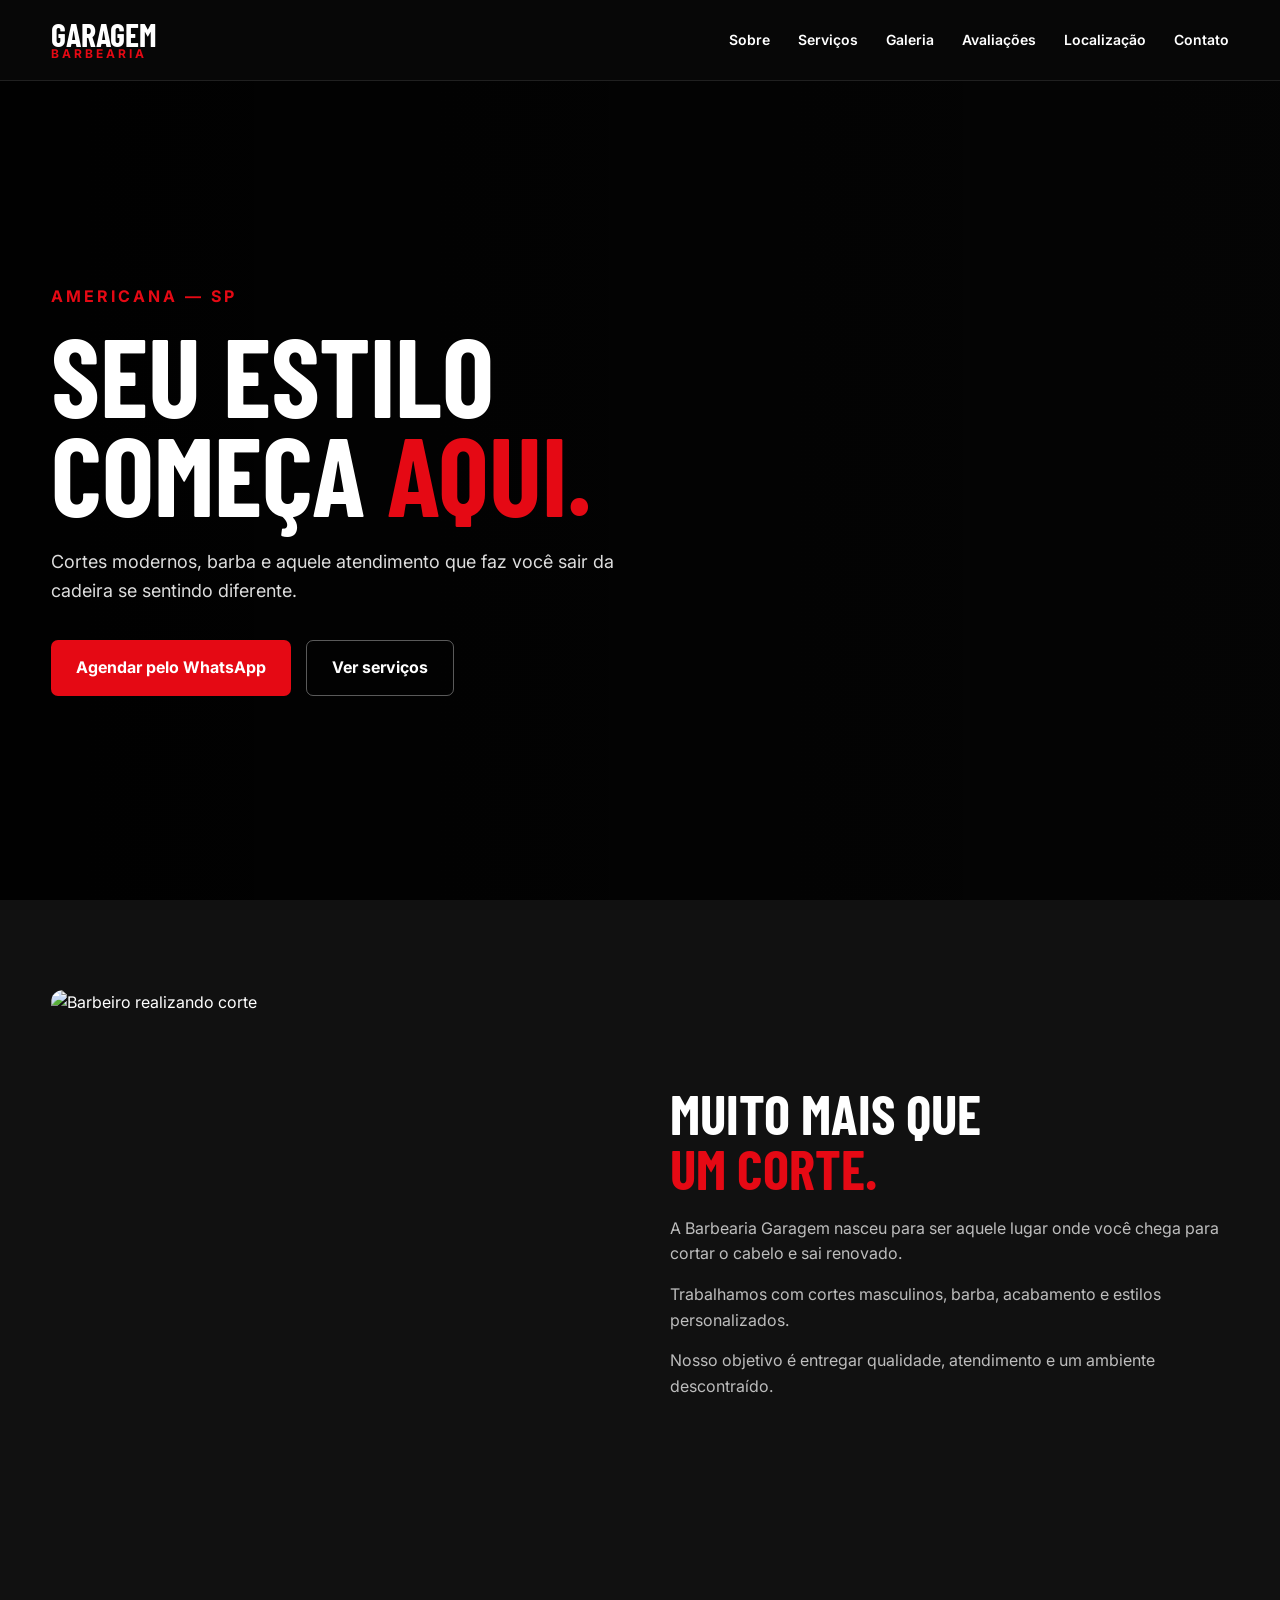
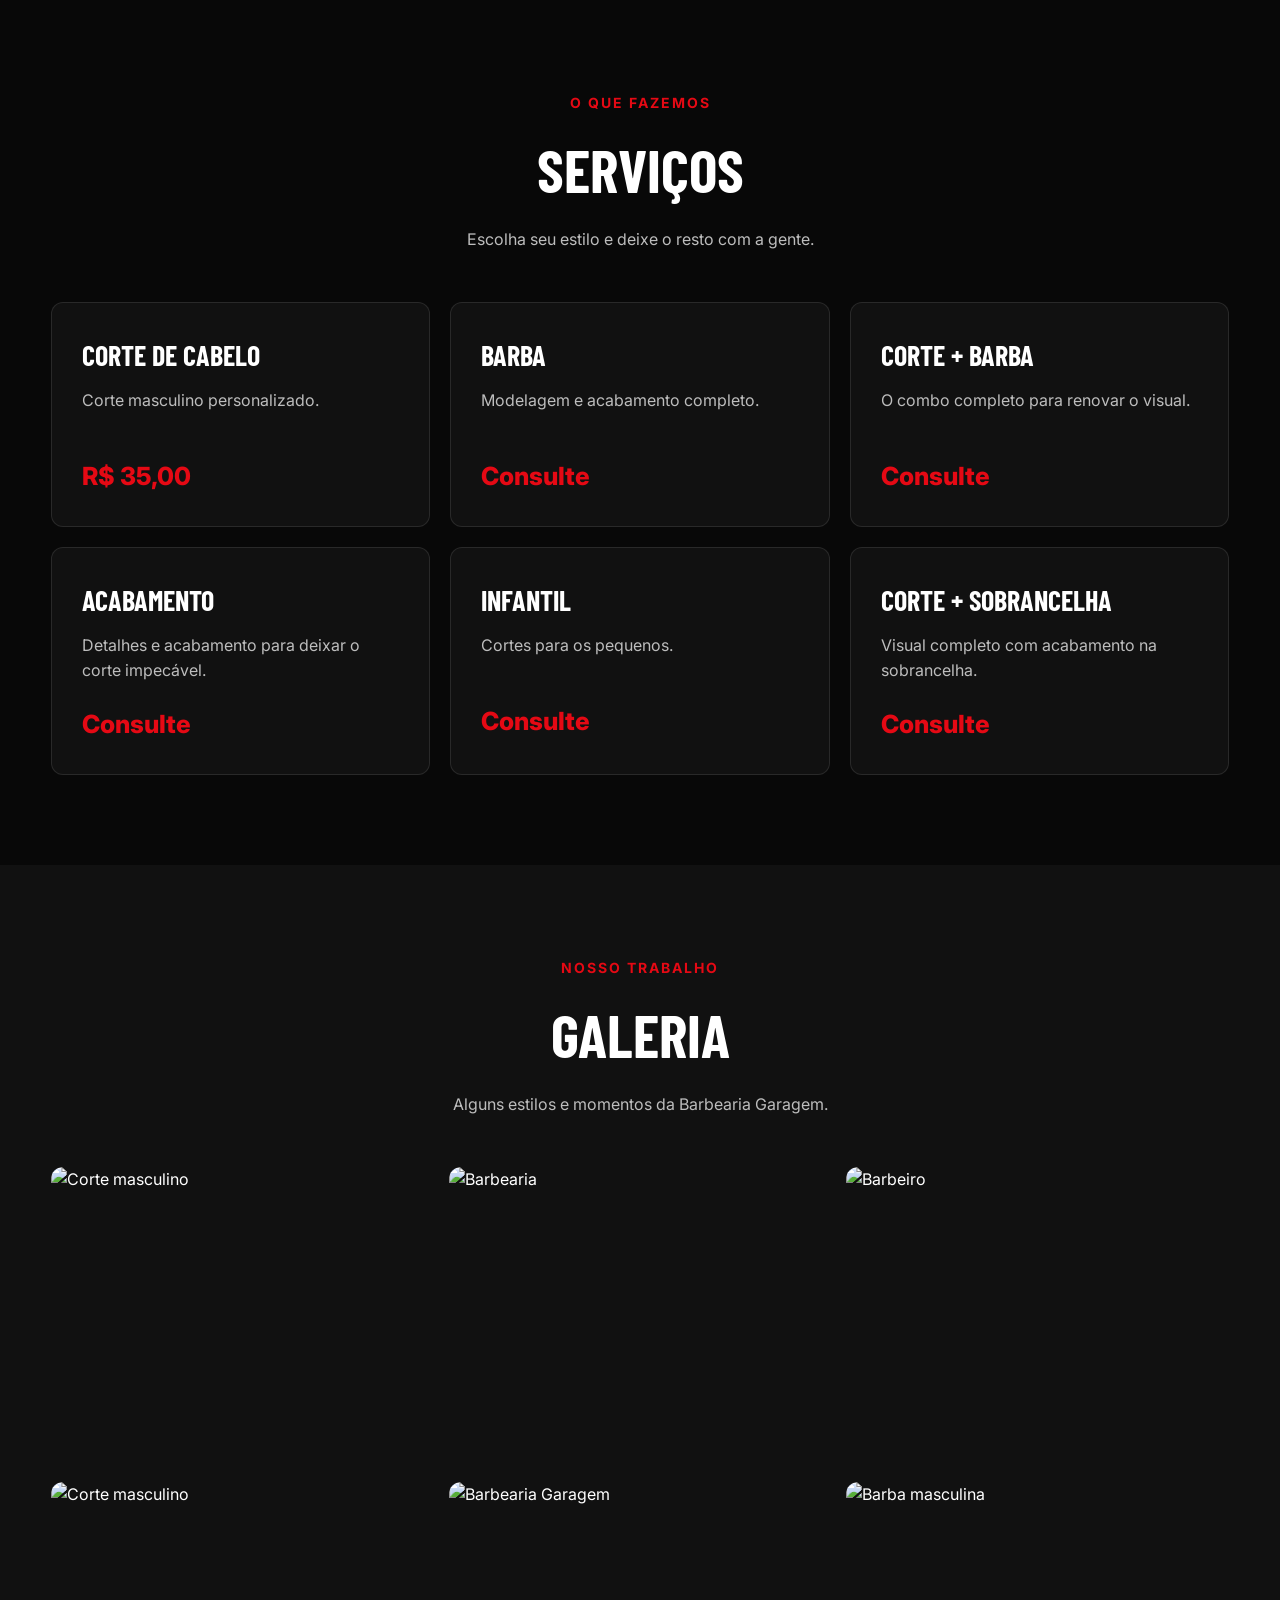
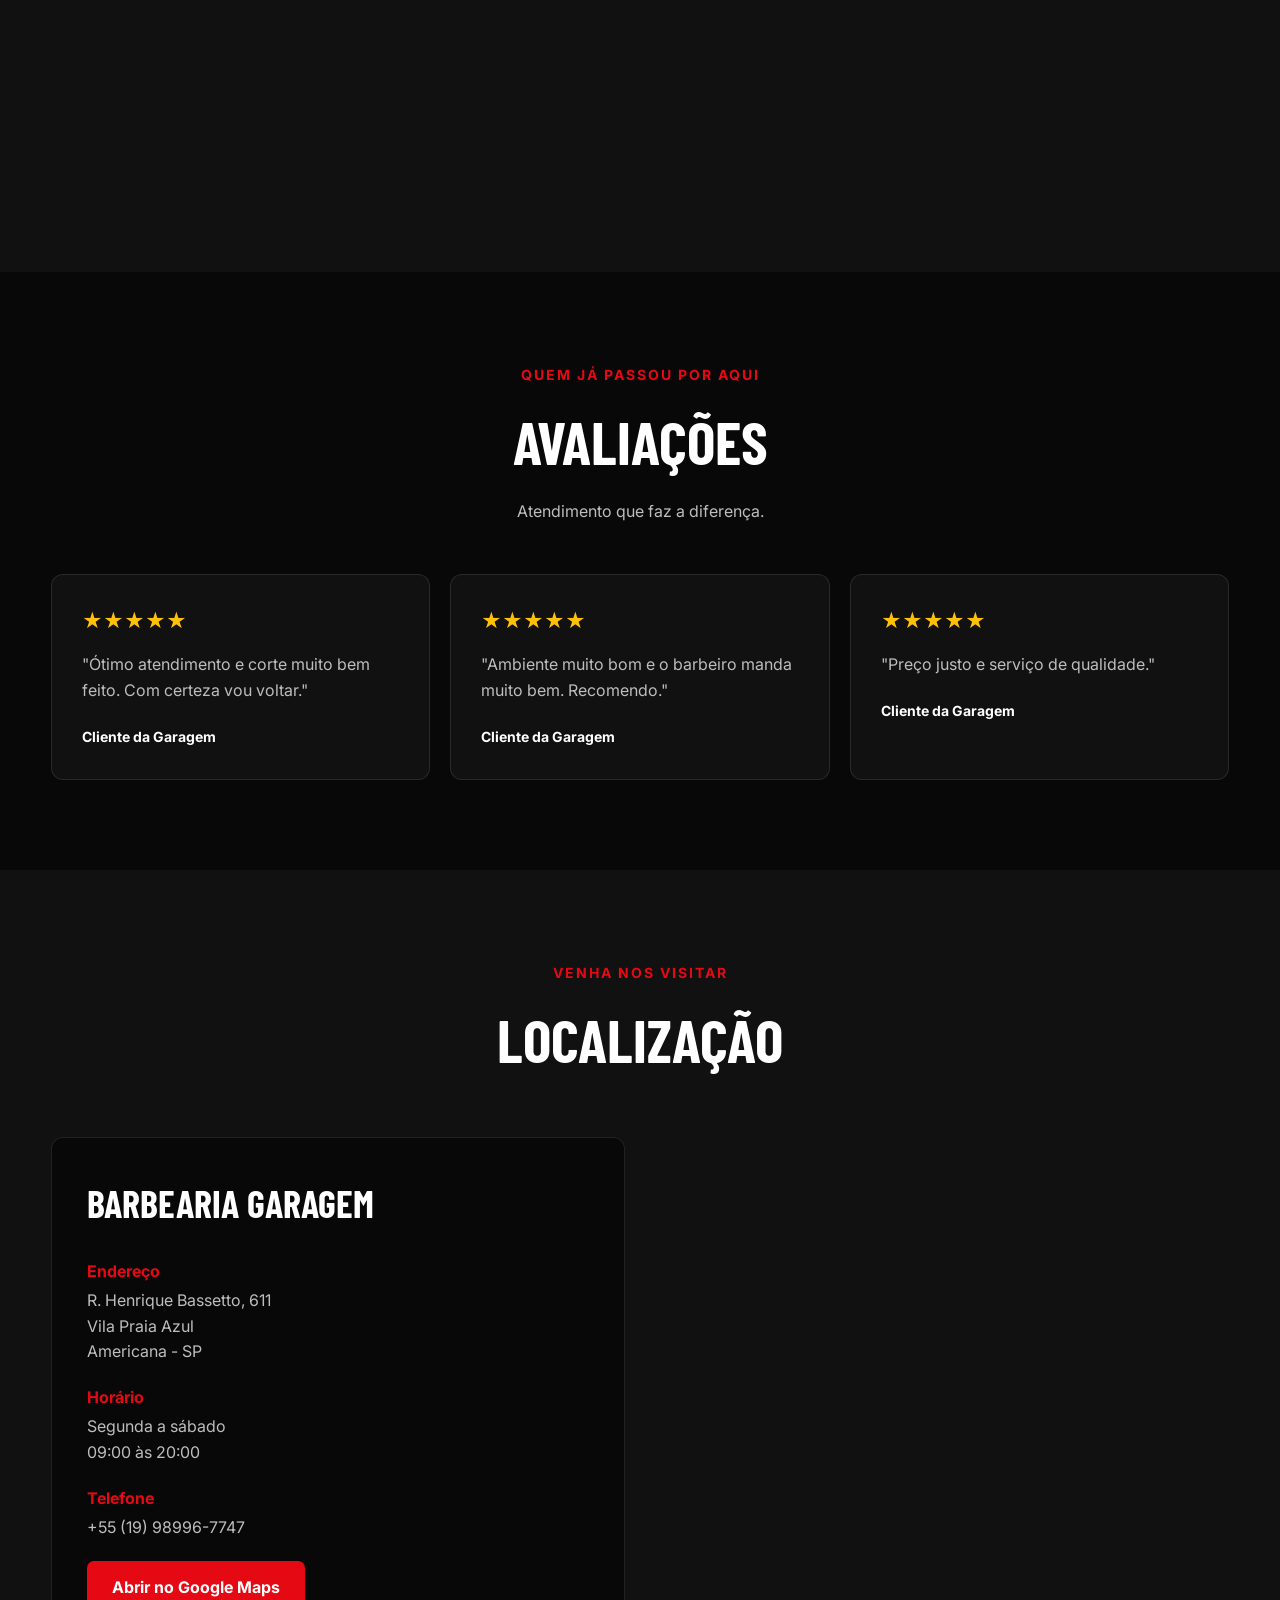
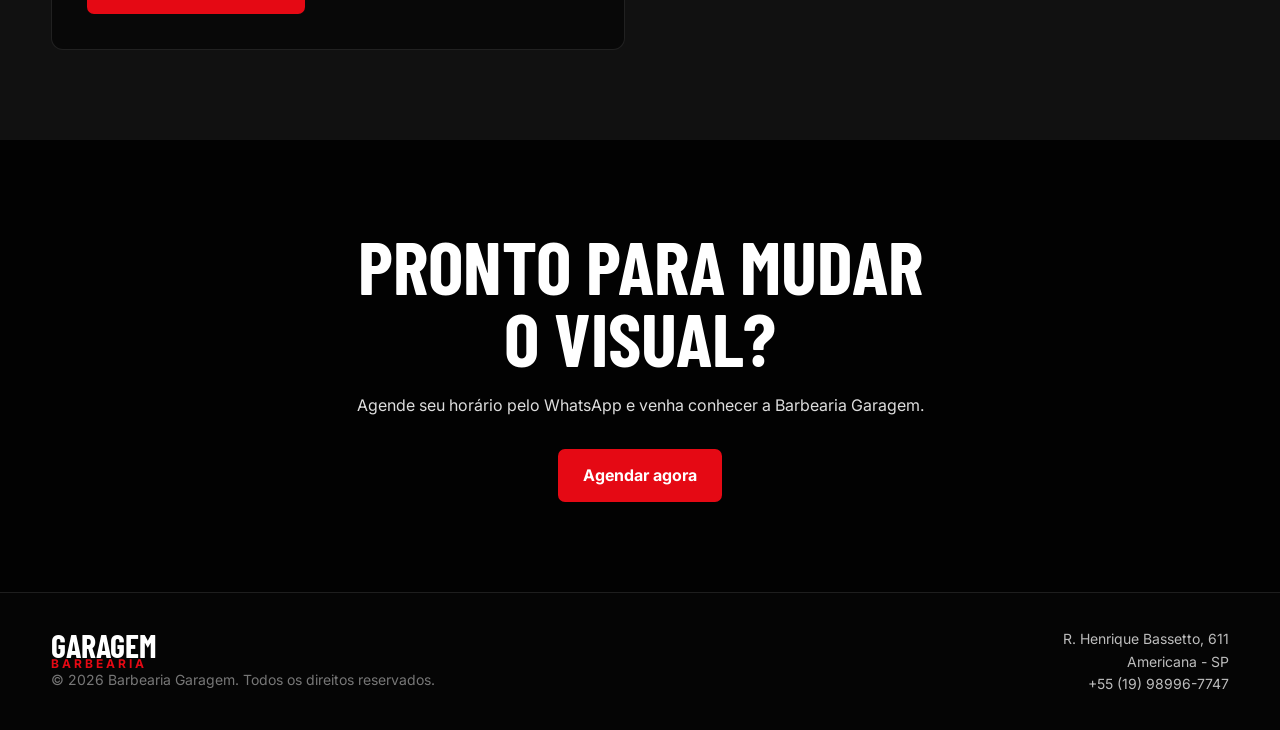
==== commit 9687855d: "Corrige site da barbearia garagem" ====
--- a/portifolio/index.html
+++ b/portifolio/index.html
@@ -4,286 +4,579 @@
     <meta charset="UTF-8">
     <meta name="viewport" content="width=device-width, initial-scale=1.0">
 
-    <title>João Felipe | Portfólio</title>
-
-    <meta name="description" content="Portfólio de João Felipe — projetos, habilidades e currículo.">
+    <title>Barbearia Garagem | Seu estilo começa aqui</title>
+
+    <meta name="description"
+        content="Barbearia Garagem em Americana - SP. Cortes, barba e cuidados masculinos.">
+
+    <link rel="preconnect" href="https://fonts.googleapis.com">
+    <link rel="preconnect" href="https://fonts.gstatic.com" crossorigin>
+
+    <link href="https://fonts.googleapis.com/css2?family=Barlow+Condensed:wght@400;500;600;700;800&family=Inter:wght@400;500;600;700&display=swap"
+        rel="stylesheet">
 
     <style>
+        :root {
+            --black: #080808;
+            --black-soft: #111111;
+            --gray-dark: #1a1a1a;
+            --gray: #777;
+            --gray-light: #bdbdbd;
+            --white: #fff;
+            --red: #e50914;
+            --red-dark: #b20710;
+            --border: rgba(255,255,255,.1);
+            --container: 1180px;
+            --radius: 12px;
+            --transition: .3s ease;
+        }
+
         * {
             margin: 0;
             padding: 0;
             box-sizing: border-box;
+        }
+
+        html {
             scroll-behavior: smooth;
         }
 
         body {
-            font-family: Arial, Helvetica, sans-serif;
-            background: #0f172a;
-            color: #f8fafc;
+            background: var(--black);
+            color: var(--white);
+            font-family: "Inter", sans-serif;
             line-height: 1.6;
         }
 
+        img {
+            width: 100%;
+            display: block;
+            object-fit: cover;
+        }
+
         a {
+            color: inherit;
             text-decoration: none;
-            color: inherit;
-        }
+        }
+
+        .container {
+            width: min(92%, var(--container));
+            margin: auto;
+        }
+
+        section {
+            padding: 90px 0;
+        }
+
+        .section-title {
+            text-align: center;
+            margin-bottom: 50px;
+        }
+
+        .section-title span {
+            color: var(--red);
+            font-size: 14px;
+            font-weight: 700;
+            text-transform: uppercase;
+            letter-spacing: 2px;
+        }
+
+        .section-title h2 {
+            font-family: "Barlow Condensed", sans-serif;
+            font-size: clamp(40px, 5vw, 60px);
+            text-transform: uppercase;
+            margin-top: 5px;
+        }
+
+        .section-title p {
+            color: var(--gray-light);
+            max-width: 650px;
+            margin: 10px auto 0;
+        }
+
+        /* HEADER */
 
         header {
             position: fixed;
+            width: 100%;
             top: 0;
             left: 0;
+            z-index: 1000;
+            background: rgba(8,8,8,.94);
+            border-bottom: 1px solid var(--border);
+            backdrop-filter: blur(10px);
+        }
+
+        nav {
+            height: 80px;
+            display: flex;
+            align-items: center;
+            justify-content: space-between;
+        }
+
+        .logo {
+            display: flex;
+            flex-direction: column;
+            line-height: .85;
+        }
+
+        .logo strong {
+            font-family: "Barlow Condensed", sans-serif;
+            font-size: 32px;
+            text-transform: uppercase;
+        }
+
+        .logo span {
+            color: var(--red);
+            font-size: 12px;
+            font-weight: 700;
+            letter-spacing: 3px;
+            text-transform: uppercase;
+        }
+
+        .nav-links {
+            display: flex;
+            gap: 28px;
+            list-style: none;
+        }
+
+        .nav-links a {
+            font-size: 14px;
+            font-weight: 600;
+            transition: var(--transition);
+        }
+
+        .nav-links a:hover {
+            color: var(--red);
+        }
+
+        .menu-btn {
+            display: none;
+            background: none;
+            border: 0;
+            color: white;
+            font-size: 30px;
+            cursor: pointer;
+        }
+
+        /* HERO */
+
+        .hero {
+            min-height: 100vh;
+            display: flex;
+            align-items: center;
+            position: relative;
+            background:
+                linear-gradient(90deg, rgba(0,0,0,.9), rgba(0,0,0,.45)),
+                url("https://images.unsplash.com/photo-1503951914875-452162b0f3f1?auto=format&fit=crop&w=1800&q=85")
+                center/cover;
+        }
+
+        .hero-content {
+            max-width: 720px;
+            padding-top: 80px;
+        }
+
+        .hero-content span {
+            color: var(--red);
+            font-weight: 700;
+            text-transform: uppercase;
+            letter-spacing: 3px;
+        }
+
+        .hero h1 {
+            font-family: "Barlow Condensed", sans-serif;
+            font-size: clamp(60px, 9vw, 110px);
+            line-height: .9;
+            text-transform: uppercase;
+            margin: 15px 0 25px;
+        }
+
+        .hero h1 strong {
+            color: var(--red);
+        }
+
+        .hero p {
+            color: #ddd;
+            font-size: 18px;
+            max-width: 600px;
+        }
+
+        .hero-buttons {
+            display: flex;
+            gap: 15px;
+            margin-top: 35px;
+            flex-wrap: wrap;
+        }
+
+        .btn {
+            display: inline-flex;
+            align-items: center;
+            justify-content: center;
+            padding: 14px 25px;
+            border-radius: 7px;
+            font-weight: 700;
+            transition: var(--transition);
+        }
+
+        .btn-primary {
+            background: var(--red);
+        }
+
+        .btn-primary:hover {
+            background: var(--red-dark);
+            transform: translateY(-2px);
+        }
+
+        .btn-outline {
+            border: 1px solid rgba(255,255,255,.35);
+        }
+
+        .btn-outline:hover {
+            border-color: var(--red);
+            color: var(--red);
+        }
+
+        /* SOBRE */
+
+        .about {
+            background: var(--black-soft);
+        }
+
+        .about-grid {
+            display: grid;
+            grid-template-columns: 1fr 1fr;
+            gap: 60px;
+            align-items: center;
+        }
+
+        .about-image {
+            height: 520px;
+            border-radius: var(--radius);
+            overflow: hidden;
+        }
+
+        .about-image img {
+            height: 100%;
+        }
+
+        .about-content h2 {
+            font-family: "Barlow Condensed", sans-serif;
+            text-transform: uppercase;
+            font-size: 55px;
+            line-height: 1;
+            margin-bottom: 20px;
+        }
+
+        .about-content h2 span {
+            color: var(--red);
+        }
+
+        .about-content p {
+            color: var(--gray-light);
+            margin-bottom: 15px;
+        }
+
+        /* SERVIÇOS */
+
+        .services-grid {
+            display: grid;
+            grid-template-columns: repeat(3, 1fr);
+            gap: 20px;
+        }
+
+        .service-card {
+            background: var(--black-soft);
+            border: 1px solid var(--border);
+            padding: 30px;
+            border-radius: var(--radius);
+            transition: var(--transition);
+        }
+
+        .service-card:hover {
+            border-color: var(--red);
+            transform: translateY(-5px);
+        }
+
+        .service-card h3 {
+            font-family: "Barlow Condensed", sans-serif;
+            font-size: 28px;
+            text-transform: uppercase;
+        }
+
+        .service-card p {
+            color: var(--gray-light);
+            margin: 10px 0 20px;
+            min-height: 48px;
+        }
+
+        .price {
+            color: var(--red);
+            font-size: 25px;
+            font-weight: 800;
+        }
+
+        /* GALERIA */
+
+        .gallery {
+            background: var(--black-soft);
+        }
+
+        .gallery-grid {
+            display: grid;
+            grid-template-columns: repeat(3, 1fr);
+            gap: 15px;
+        }
+
+        .gallery-item {
+            height: 300px;
+            border-radius: var(--radius);
+            overflow: hidden;
+            cursor: pointer;
+        }
+
+        .gallery-item img {
+            height: 100%;
+            transition: .4s ease;
+        }
+
+        .gallery-item:hover img {
+            transform: scale(1.07);
+        }
+
+        /* AVALIAÇÕES */
+
+        .reviews-grid {
+            display: grid;
+            grid-template-columns: repeat(3, 1fr);
+            gap: 20px;
+        }
+
+        .review {
+            background: var(--black-soft);
+            border: 1px solid var(--border);
+            border-radius: var(--radius);
+            padding: 30px;
+        }
+
+        .stars {
+            color: #ffc107;
+            font-size: 20px;
+            margin-bottom: 15px;
+        }
+
+        .review p {
+            color: var(--gray-light);
+            margin-bottom: 20px;
+        }
+
+        .review strong {
+            font-size: 14px;
+        }
+
+        /* LOCALIZAÇÃO */
+
+        .location {
+            background: var(--black-soft);
+        }
+
+        .location-grid {
+            display: grid;
+            grid-template-columns: 1fr 1fr;
+            gap: 30px;
+        }
+
+        .location-info {
+            background: var(--black);
+            padding: 35px;
+            border-radius: var(--radius);
+            border: 1px solid var(--border);
+        }
+
+        .location-info h3 {
+            font-family: "Barlow Condensed", sans-serif;
+            font-size: 38px;
+            text-transform: uppercase;
+            margin-bottom: 25px;
+        }
+
+        .info-item {
+            margin-bottom: 20px;
+        }
+
+        .info-item strong {
+            display: block;
+            color: var(--red);
+            margin-bottom: 4px;
+        }
+
+        .info-item p {
+            color: var(--gray-light);
+        }
+
+        .map {
+            min-height: 420px;
+            border-radius: var(--radius);
+            overflow: hidden;
+        }
+
+        .map iframe {
             width: 100%;
-            z-index: 1000;
-            background: rgba(15, 23, 42, 0.95);
-            border-bottom: 1px solid #1e293b;
-        }
-
-        nav {
-            max-width: 1100px;
-            margin: auto;
-            padding: 18px 20px;
+            height: 100%;
+            min-height: 420px;
+            border: 0;
+        }
+
+        /* CTA */
+
+        .cta {
+            text-align: center;
+            background:
+                linear-gradient(rgba(0,0,0,.78), rgba(0,0,0,.78)),
+                url("https://images.unsplash.com/photo-1622286342621-4bd786c2447c?auto=format&fit=crop&w=1800&q=85")
+                center/cover;
+        }
+
+        .cta h2 {
+            font-family: "Barlow Condensed", sans-serif;
+            font-size: clamp(45px, 6vw, 75px);
+            text-transform: uppercase;
+            line-height: .95;
+        }
+
+        .cta p {
+            color: #ddd;
+            margin: 20px auto 30px;
+            max-width: 600px;
+        }
+
+        /* FOOTER */
+
+        footer {
+            background: #050505;
+            border-top: 1px solid var(--border);
+            padding: 35px 0;
+        }
+
+        .footer-content {
             display: flex;
             justify-content: space-between;
             align-items: center;
-        }
-
-        .logo {
-            font-size: 22px;
-            font-weight: bold;
-        }
-
-        .logo span {
-            color: #38bdf8;
-        }
-
-        nav ul {
-            list-style: none;
+            gap: 20px;
+        }
+
+        .footer-content p {
+            color: var(--gray);
+            font-size: 14px;
+        }
+
+        .footer-contact {
+            text-align: right;
+            font-size: 14px;
+            color: var(--gray-light);
+        }
+
+        /* MODAL */
+
+        .modal {
+            display: none;
+            position: fixed;
+            inset: 0;
+            background: rgba(0,0,0,.9);
+            z-index: 2000;
+            align-items: center;
+            justify-content: center;
+            padding: 20px;
+        }
+
+        .modal.active {
             display: flex;
-            gap: 25px;
-        }
-
-        nav ul a {
-            color: #cbd5e1;
-            transition: 0.3s;
-        }
-
-        nav ul a:hover {
-            color: #38bdf8;
-        }
-
-        section {
-            max-width: 1100px;
-            margin: auto;
-            padding: 100px 20px;
-        }
-
-        .hero {
-            min-height: 100vh;
-            display: flex;
-            flex-direction: column;
-            justify-content: center;
-            align-items: flex-start;
-            padding-top: 120px;
-        }
-
-        .hero p:first-child {
-            color: #38bdf8;
-            font-weight: bold;
-            font-size: 18px;
-        }
-
-        .hero h1 {
-            font-size: clamp(42px, 8vw, 76px);
-            line-height: 1.05;
-            margin: 15px 0;
-        }
-
-        .hero h1 span {
-            color: #38bdf8;
-        }
-
-        .hero h2 {
-            color: #94a3b8;
-            font-size: clamp(22px, 4vw, 34px);
-            font-weight: normal;
-            margin-bottom: 20px;
-        }
-
-        .hero-description {
-            max-width: 700px;
-            color: #cbd5e1;
-            font-size: 18px;
-            margin-bottom: 30px;
-        }
-
-        .buttons {
-            display: flex;
-            gap: 15px;
-            flex-wrap: wrap;
-        }
-
-        .button {
-            display: inline-block;
-            padding: 13px 22px;
-            border-radius: 8px;
-            background: #38bdf8;
-            color: #020617;
-            font-weight: bold;
-            transition: 0.3s;
-        }
-
-        .button:hover {
-            transform: translateY(-3px);
-        }
-
-        .button.secondary {
-            background: transparent;
-            border: 1px solid #38bdf8;
-            color: #38bdf8;
-        }
-
-        .section-title {
-            font-size: 36px;
-            margin-bottom: 15px;
-        }
-
-        .section-title span {
-            color: #38bdf8;
-        }
-
-        .section-text {
-            color: #cbd5e1;
-            max-width: 800px;
-            margin-bottom: 35px;
-        }
-
-        .about {
-            border-top: 1px solid #1e293b;
-        }
-
-        .skills {
-            display: grid;
-            grid-template-columns: repeat(auto-fit, minmax(180px, 1fr));
-            gap: 15px;
-        }
-
-        .skill {
-            padding: 20px;
-            background: #1e293b;
-            border: 1px solid #334155;
-            border-radius: 10px;
-            text-align: center;
-            font-weight: bold;
-            transition: 0.3s;
-        }
-
-        .skill:hover {
-            transform: translateY(-4px);
-            border-color: #38bdf8;
-        }
-
-        .projects {
-            display: grid;
-            grid-template-columns: repeat(auto-fit, minmax(280px, 1fr));
-            gap: 25px;
-        }
-
-        .project {
-            background: #1e293b;
-            border: 1px solid #334155;
-            border-radius: 12px;
-            padding: 25px;
-            transition: 0.3s;
-        }
-
-        .project:hover {
-            transform: translateY(-5px);
-            border-color: #38bdf8;
-        }
-
-        .project h3 {
-            font-size: 23px;
-            margin-bottom: 12px;
-        }
-
-        .project p {
-            color: #cbd5e1;
-            margin-bottom: 20px;
-        }
-
-        .project-links {
-            display: flex;
-            gap: 10px;
-            flex-wrap: wrap;
-        }
-
-        .project-link {
-            padding: 9px 14px;
-            border-radius: 6px;
-            background: #38bdf8;
-            color: #020617;
-            font-weight: bold;
-            font-size: 14px;
-        }
-
-        .project-link.github {
-            background: transparent;
-            color: #38bdf8;
-            border: 1px solid #38bdf8;
-        }
-
-        .contact {
-            text-align: center;
-        }
-
-        .contact p {
-            color: #cbd5e1;
-            margin: 10px 0;
-        }
-
-        .contact-info {
-            margin: 25px auto;
-            display: flex;
-            flex-direction: column;
-            gap: 12px;
-            align-items: center;
-        }
-
-        .contact-info a {
-            color: #38bdf8;
-            font-size: 18px;
-            transition: 0.3s;
-        }
-
-        .contact-info a:hover {
-            text-decoration: underline;
-        }
-
-        footer {
-            border-top: 1px solid #1e293b;
-            text-align: center;
-            padding: 25px 20px;
-            color: #94a3b8;
-        }
-
-        @media (max-width: 700px) {
-            nav {
+        }
+
+        .modal img {
+            max-width: 1000px;
+            max-height: 85vh;
+            object-fit: contain;
+        }
+
+        .modal-close {
+            position: absolute;
+            top: 20px;
+            right: 30px;
+            font-size: 40px;
+            cursor: pointer;
+        }
+
+        /* RESPONSIVO */
+
+        @media (max-width: 900px) {
+
+            .menu-btn {
+                display: block;
+            }
+
+            .nav-links {
+                display: none;
+                position: absolute;
+                top: 80px;
+                left: 0;
+                width: 100%;
+                background: #080808;
                 flex-direction: column;
-                gap: 12px;
-            }
-
-            nav ul {
-                gap: 12px;
-                flex-wrap: wrap;
-                justify-content: center;
-            }
+                padding: 25px;
+                border-bottom: 1px solid var(--border);
+            }
+
+            .nav-links.active {
+                display: flex;
+            }
+
+            .about-grid,
+            .location-grid {
+                grid-template-columns: 1fr;
+            }
+
+            .services-grid,
+            .reviews-grid {
+                grid-template-columns: repeat(2, 1fr);
+            }
+
+            .gallery-grid {
+                grid-template-columns: repeat(2, 1fr);
+            }
+        }
+
+        @media (max-width: 600px) {
 
             section {
-                padding: 80px 20px;
-            }
-
-            .hero {
-                padding-top: 150px;
+                padding: 70px 0;
+            }
+
+            .hero h1 {
+                font-size: 65px;
+            }
+
+            .services-grid,
+            .reviews-grid,
+            .gallery-grid {
+                grid-template-columns: 1fr;
+            }
+
+            .about-image {
+                height: 350px;
+            }
+
+            .gallery-item {
+                height: 280px;
+            }
+
+            .footer-content {
+                flex-direction: column;
+                text-align: center;
+            }
+
+            .footer-contact {
+                text-align: center;
             }
         }
     </style>
@@ -292,184 +585,507 @@
 <body>
 
 <header>
-    <nav>
-        <div class="logo">João <span>Felipe</span></div>
-
-        <ul>
-            <li><a href="#inicio">Início</a></li>
-            <li><a href="#sobre">Sobre</a></li>
-            <li><a href="#habilidades">Habilidades</a></li>
-            <li><a href="#projetos">Projetos</a></li>
-            <li><a href="#contato">Contato</a></li>
-        </ul>
-    </nav>
+    <div class="container">
+        <nav>
+
+            <a href="#" class="logo">
+                <strong>Garagem</strong>
+                <span>Barbearia</span>
+            </a>
+
+            <button class="menu-btn" id="menuBtn">☰</button>
+
+            <ul class="nav-links" id="navLinks">
+                <li><a href="#sobre">Sobre</a></li>
+                <li><a href="#servicos">Serviços</a></li>
+                <li><a href="#galeria">Galeria</a></li>
+                <li><a href="#avaliacoes">Avaliações</a></li>
+                <li><a href="#localizacao">Localização</a></li>
+                <li><a href="#contato">Contato</a></li>
+            </ul>
+
+        </nav>
+    </div>
 </header>
 
 <main>
 
-    <section class="hero" id="inicio">
-
-        <p>Olá, eu sou</p>
-
-        <h1>João <span>Felipe</span></h1>
-
-        <h2>Desenvolvedor em formação</h2>
-
-        <p class="hero-description">
-            Sou estudante e estou desenvolvendo minhas habilidades na área
-            de tecnologia e programação, criando projetos práticos para
-            evoluir profissionalmente e construir minha carreira na área.
-        </p>
-
-        <div class="buttons">
-            <a class="button" href="#projetos">
-                Ver meus projetos
+    <!-- HERO -->
+
+    <section class="hero">
+
+        <div class="container">
+
+            <div class="hero-content">
+
+                <span>Americana — SP</span>
+
+                <h1>
+                    Seu estilo<br>
+                    começa <strong>aqui.</strong>
+                </h1>
+
+                <p>
+                    Cortes modernos, barba e aquele atendimento
+                    que faz você sair da cadeira se sentindo diferente.
+                </p>
+
+                <div class="hero-buttons">
+
+                    <a
+                        href="https://wa.me/5519989967747"
+                        target="_blank"
+                        class="btn btn-primary">
+                        Agendar pelo WhatsApp
+                    </a>
+
+                    <a
+                        href="#servicos"
+                        class="btn btn-outline">
+                        Ver serviços
+                    </a>
+
+                </div>
+
+            </div>
+
+        </div>
+
+    </section>
+
+    <!-- SOBRE -->
+
+    <section class="about" id="sobre">
+
+        <div class="container">
+
+            <div class="about-grid">
+
+                <div class="about-image">
+
+                    <img
+                        src="https://images.unsplash.com/photo-1621605815971-fbc98d665033?auto=format&fit=crop&w=1000&q=85"
+                        alt="Barbeiro realizando corte">
+
+                </div>
+
+                <div class="about-content">
+
+                    <h2>
+                        Muito mais que<br>
+                        <span>um corte.</span>
+                    </h2>
+
+                    <p>
+                        A Barbearia Garagem nasceu para ser aquele lugar
+                        onde você chega para cortar o cabelo e sai renovado.
+                    </p>
+
+                    <p>
+                        Trabalhamos com cortes masculinos, barba,
+                        acabamento e estilos personalizados.
+                    </p>
+
+                    <p>
+                        Nosso objetivo é entregar qualidade,
+                        atendimento e um ambiente descontraído.
+                    </p>
+
+                </div>
+
+            </div>
+
+        </div>
+
+    </section>
+
+    <!-- SERVIÇOS -->
+
+    <section id="servicos">
+
+        <div class="container">
+
+            <div class="section-title">
+
+                <span>O que fazemos</span>
+
+                <h2>Serviços</h2>
+
+                <p>
+                    Escolha seu estilo e deixe o resto com a gente.
+                </p>
+
+            </div>
+
+            <div class="services-grid">
+
+                <div class="service-card">
+                    <h3>Corte de cabelo</h3>
+                    <p>Corte masculino personalizado.</p>
+                    <div class="price">R$ 35,00</div>
+                </div>
+
+                <div class="service-card">
+                    <h3>Barba</h3>
+                    <p>Modelagem e acabamento completo.</p>
+                    <div class="price">Consulte</div>
+                </div>
+
+                <div class="service-card">
+                    <h3>Corte + Barba</h3>
+                    <p>O combo completo para renovar o visual.</p>
+                    <div class="price">Consulte</div>
+                </div>
+
+                <div class="service-card">
+                    <h3>Acabamento</h3>
+                    <p>Detalhes e acabamento para deixar o corte impecável.</p>
+                    <div class="price">Consulte</div>
+                </div>
+
+                <div class="service-card">
+                    <h3>Infantil</h3>
+                    <p>Cortes para os pequenos.</p>
+                    <div class="price">Consulte</div>
+                </div>
+
+                <div class="service-card">
+                    <h3>Corte + Sobrancelha</h3>
+                    <p>Visual completo com acabamento na sobrancelha.</p>
+                    <div class="price">Consulte</div>
+                </div>
+
+            </div>
+
+        </div>
+
+    </section>
+
+    <!-- GALERIA -->
+
+    <section class="gallery" id="galeria">
+
+        <div class="container">
+
+            <div class="section-title">
+
+                <span>Nosso trabalho</span>
+
+                <h2>Galeria</h2>
+
+                <p>
+                    Alguns estilos e momentos da Barbearia Garagem.
+                </p>
+
+            </div>
+
+            <div class="gallery-grid">
+
+                <div class="gallery-item">
+                    <img
+                        src="https://images.unsplash.com/photo-1599351431202-1e0f0137899a?auto=format&fit=crop&w=1000&q=85"
+                        alt="Corte masculino">
+                </div>
+
+                <div class="gallery-item">
+                    <img
+                        src="https://images.unsplash.com/photo-1585747860715-2ba37e788b70?auto=format&fit=crop&w=1000&q=85"
+                        alt="Barbearia">
+                </div>
+
+                <div class="gallery-item">
+                    <img
+                        src="https://images.unsplash.com/photo-1622286342621-4bd786c2447c?auto=format&fit=crop&w=1000&q=85"
+                        alt="Barbeiro">
+                </div>
+
+                <div class="gallery-item">
+                    <img
+                        src="https://images.unsplash.com/photo-1517832606299-7ae9b720a186?auto=format&fit=crop&w=1000&q=85"
+                        alt="Corte masculino">
+                </div>
+
+                <div class="gallery-item">
+                    <img
+                        src="https://images.unsplash.com/photo-1503951914875-452162b0f3f1?auto=format&fit=crop&w=1000&q=85"
+                        alt="Barbearia Garagem">
+                </div>
+
+                <div class="gallery-item">
+                    <img
+                        src="https://images.unsplash.com/photo-1621605815971-fbc98d665033?auto=format&fit=crop&w=1000&q=85"
+                        alt="Barba masculina">
+                </div>
+
+            </div>
+
+        </div>
+
+    </section>
+
+    <!-- AVALIAÇÕES -->
+
+    <section id="avaliacoes">
+
+        <div class="container">
+
+            <div class="section-title">
+
+                <span>Quem já passou por aqui</span>
+
+                <h2>Avaliações</h2>
+
+                <p>
+                    Atendimento que faz a diferença.
+                </p>
+
+            </div>
+
+            <div class="reviews-grid">
+
+                <div class="review">
+
+                    <div class="stars">★★★★★</div>
+
+                    <p>
+                        "Ótimo atendimento e corte muito bem feito.
+                        Com certeza vou voltar."
+                    </p>
+
+                    <strong>Cliente da Garagem</strong>
+
+                </div>
+
+                <div class="review">
+
+                    <div class="stars">★★★★★</div>
+
+                    <p>
+                        "Ambiente muito bom e o barbeiro manda muito bem.
+                        Recomendo."
+                    </p>
+
+                    <strong>Cliente da Garagem</strong>
+
+                </div>
+
+                <div class="review">
+
+                    <div class="stars">★★★★★</div>
+
+                    <p>
+                        "Preço justo e serviço de qualidade."
+                    </p>
+
+                    <strong>Cliente da Garagem</strong>
+
+                </div>
+
+            </div>
+
+        </div>
+
+    </section>
+
+    <!-- LOCALIZAÇÃO -->
+
+    <section class="location" id="localizacao">
+
+        <div class="container">
+
+            <div class="section-title">
+
+                <span>Venha nos visitar</span>
+
+                <h2>Localização</h2>
+
+            </div>
+
+            <div class="location-grid">
+
+                <div class="location-info">
+
+                    <h3>Barbearia Garagem</h3>
+
+                    <div class="info-item">
+
+                        <strong>Endereço</strong>
+
+                        <p>
+                            R. Henrique Bassetto, 611<br>
+                            Vila Praia Azul<br>
+                            Americana - SP
+                        </p>
+
+                    </div>
+
+                    <div class="info-item">
+
+                        <strong>Horário</strong>
+
+                        <p>
+                            Segunda a sábado<br>
+                            09:00 às 20:00
+                        </p>
+
+                    </div>
+
+                    <div class="info-item">
+
+                        <strong>Telefone</strong>
+
+                        <p>
+                            +55 (19) 98996-7747
+                        </p>
+
+                    </div>
+
+                    <a
+                        href="https://www.google.com/maps/search/?api=1&query=R.%20Henrique%20Bassetto%2C%20611%2C%20Americana%20-%20SP"
+                        target="_blank"
+                        class="btn btn-primary">
+                        Abrir no Google Maps
+                    </a>
+
+                </div>
+
+                <div class="map">
+
+                    <iframe
+                        src="https://www.google.com/maps?q=R.%20Henrique%20Bassetto%2C%20611%2C%20Americana%20-%20SP&output=embed"
+                        loading="lazy">
+                    </iframe>
+
+                </div>
+
+            </div>
+
+        </div>
+
+    </section>
+
+    <!-- CONTATO -->
+
+    <section class="cta" id="contato">
+
+        <div class="container">
+
+            <h2>
+                Pronto para mudar<br>
+                o visual?
+            </h2>
+
+            <p>
+                Agende seu horário pelo WhatsApp e venha conhecer
+                a Barbearia Garagem.
+            </p>
+
+            <a
+                href="https://wa.me/5519989967747"
+                target="_blank"
+                class="btn btn-primary">
+                Agendar agora
             </a>
 
-            <a
-                class="button secondary"
-                href="Curriculo_Joao_Felipe.pdf"
-                target="_blank">
-                Ver currículo
-            </a>
         </div>
 
     </section>
 
-
-    <section class="about" id="sobre">
-
-        <h2 class="section-title">
-            Sobre <span>mim</span>
-        </h2>
-
-        <p class="section-text">
-            Meu nome é João Felipe. Estou construindo minha trajetória
-            profissional na área de tecnologia e programação.
-            Tenho interesse em desenvolvimento web e gosto de aprender
-            através da prática, criando projetos e colocando em prática
-            os conhecimentos adquiridos.
-        </p>
-
-        <p class="section-text">
-            Este portfólio reúne alguns dos meus projetos e demonstra
-            minha evolução no desenvolvimento de aplicações e páginas web.
-        </p>
-
-    </section>
-
-
-    <section id="habilidades">
-
-        <h2 class="section-title">
-            Minhas <span>habilidades</span>
-        </h2>
-
-        <p class="section-text">
-            Tecnologias e conhecimentos que estou estudando e praticando.
-        </p>
-
-        <div class="skills">
-
-            <div class="skill">HTML5</div>
-            <div class="skill">CSS3</div>
-            <div class="skill">JavaScript</div>
-            <div class="skill">Git</div>
-            <div class="skill">GitHub</div>
-            <div class="skill">VS Code</div>
-            <div class="skill">Desenvolvimento Web</div>
+</main>
+
+<!-- FOOTER -->
+
+<footer>
+
+    <div class="container">
+
+        <div class="footer-content">
+
+            <div>
+
+                <div class="logo">
+
+                    <strong>Garagem</strong>
+
+                    <span>Barbearia</span>
+
+                </div>
+
+                <p>
+                    © 2026 Barbearia Garagem. Todos os direitos reservados.
+                </p>
+
+            </div>
+
+            <div class="footer-contact">
+
+                R. Henrique Bassetto, 611<br>
+                Americana - SP<br>
+                +55 (19) 98996-7747
+
+            </div>
 
         </div>
 
-    </section>
-
-
-    <section id="projetos">
-
-        <h2 class="section-title">
-            Meus <span>projetos</span>
-        </h2>
-
-        <p class="section-text">
-            Confira alguns dos projetos que estou desenvolvendo durante
-            minha jornada de aprendizado.
-        </p>
-
-        <div class="projects">
-
-            <article class="project">
-
-                <h3>Barbearia Garagem</h3>
-
-                <p>
-                    Projeto de desenvolvimento de um site para uma
-                    barbearia, criado para praticar estrutura HTML,
-                    estilização CSS e desenvolvimento de páginas web.
-                </p>
-
-                <div class="project-links">
-
-                    <a
-                        class="project-link"
-                        href="../index.html"
-                        target="_blank">
-                        Ver projeto
-                    </a>
-
-                    <a
-                        class="project-link github"
-                        href="https://github.com/JoaoFelipe74/programa-ao"
-                        target="_blank">
-                        GitHub
-                    </a>
-
-                </div>
-
-            </article>
-
-        </div>
-
-    </section>
-
-
-    <section class="contact" id="contato">
-
-        <h2 class="section-title">
-            Entre em <span>contato</span>
-        </h2>
-
-        <p>
-            Estou aberto a oportunidades e novos projetos.
-        </p>
-
-        <div class="contact-info">
-
-            <a href="mailto:Joaofelipedearaujoicloud@gmail.com">
-                📧 Joaofelipedearaujoicloud@gmail.com
-            </a>
-
-            <a
-                href="https://wa.me/5519993733611"
-                target="_blank">
-                📱 (19) 99373-3611
-            </a>
-
-            <a
-                href="https://www.linkedin.com/in/joao-felipe-1b92972bb"
-                target="_blank">
-                💼 LinkedIn
-            </a>
-
-        </div>
-
-    </section>
-
-</main>
-
-
-<footer>
-    <p>© 2026 João Felipe. Todos os direitos reservados.</p>
+    </div>
+
 </footer>
+
+<!-- MODAL -->
+
+<div class="modal" id="modal">
+
+    <span class="modal-close" id="modalClose">&times;</span>
+
+    <img id="modalImage" src="" alt="Imagem ampliada">
+
+</div>
+
+<script>
+
+    const menuBtn = document.getElementById("menuBtn");
+    const navLinks = document.getElementById("navLinks");
+
+    menuBtn.addEventListener("click", () => {
+        navLinks.classList.toggle("active");
+    });
+
+    document.querySelectorAll(".nav-links a").forEach(link => {
+
+        link.addEventListener("click", () => {
+            navLinks.classList.remove("active");
+        });
+
+    });
+
+    const modal = document.getElementById("modal");
+    const modalImage = document.getElementById("modalImage");
+    const modalClose = document.getElementById("modalClose");
+
+    document.querySelectorAll(".gallery-item img").forEach(img => {
+
+        img.addEventListener("click", () => {
+
+            modalImage.src = img.src;
+            modal.classList.add("active");
+
+        });
+
+    });
+
+    modalClose.addEventListener("click", () => {
+        modal.classList.remove("active");
+    });
+
+    modal.addEventListener("click", event => {
+
+        if (event.target === modal) {
+            modal.classList.remove("active");
+        }
+
+    });
+
+</script>
 
 </body>
 </html>
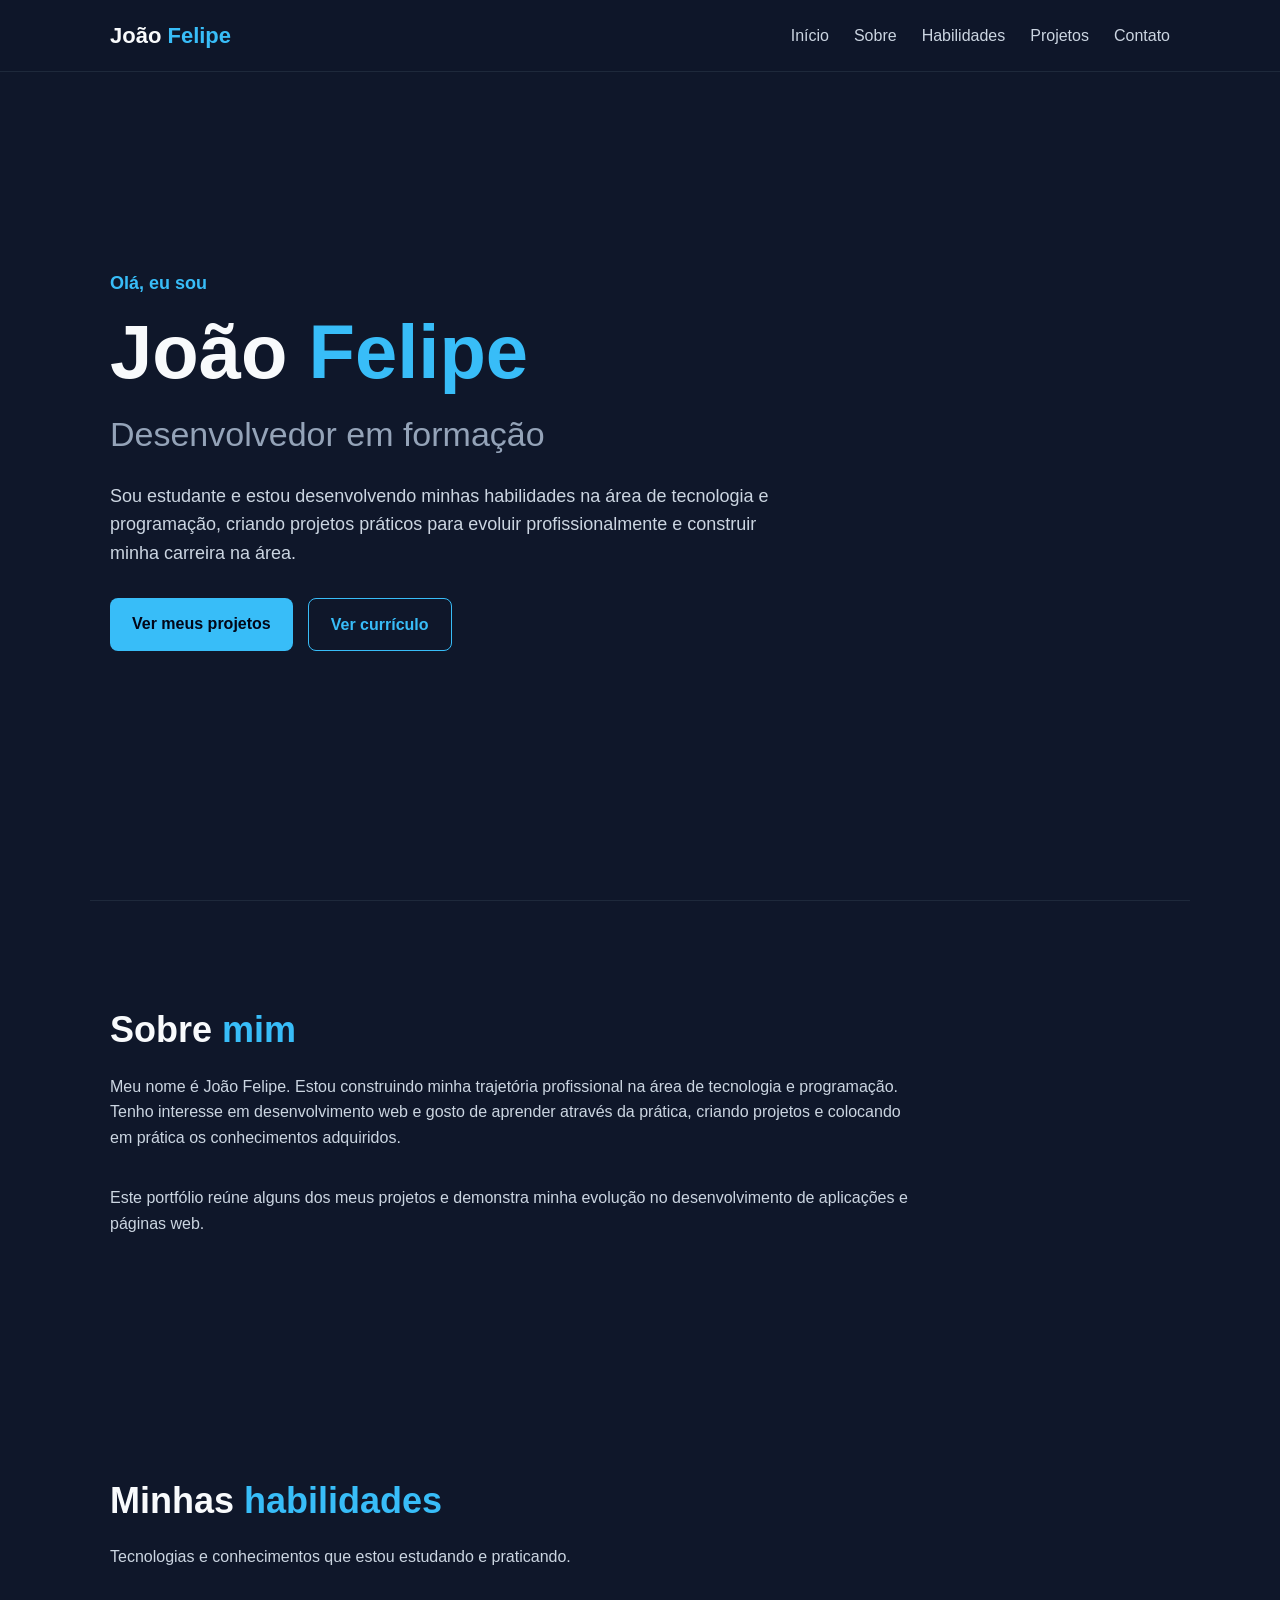
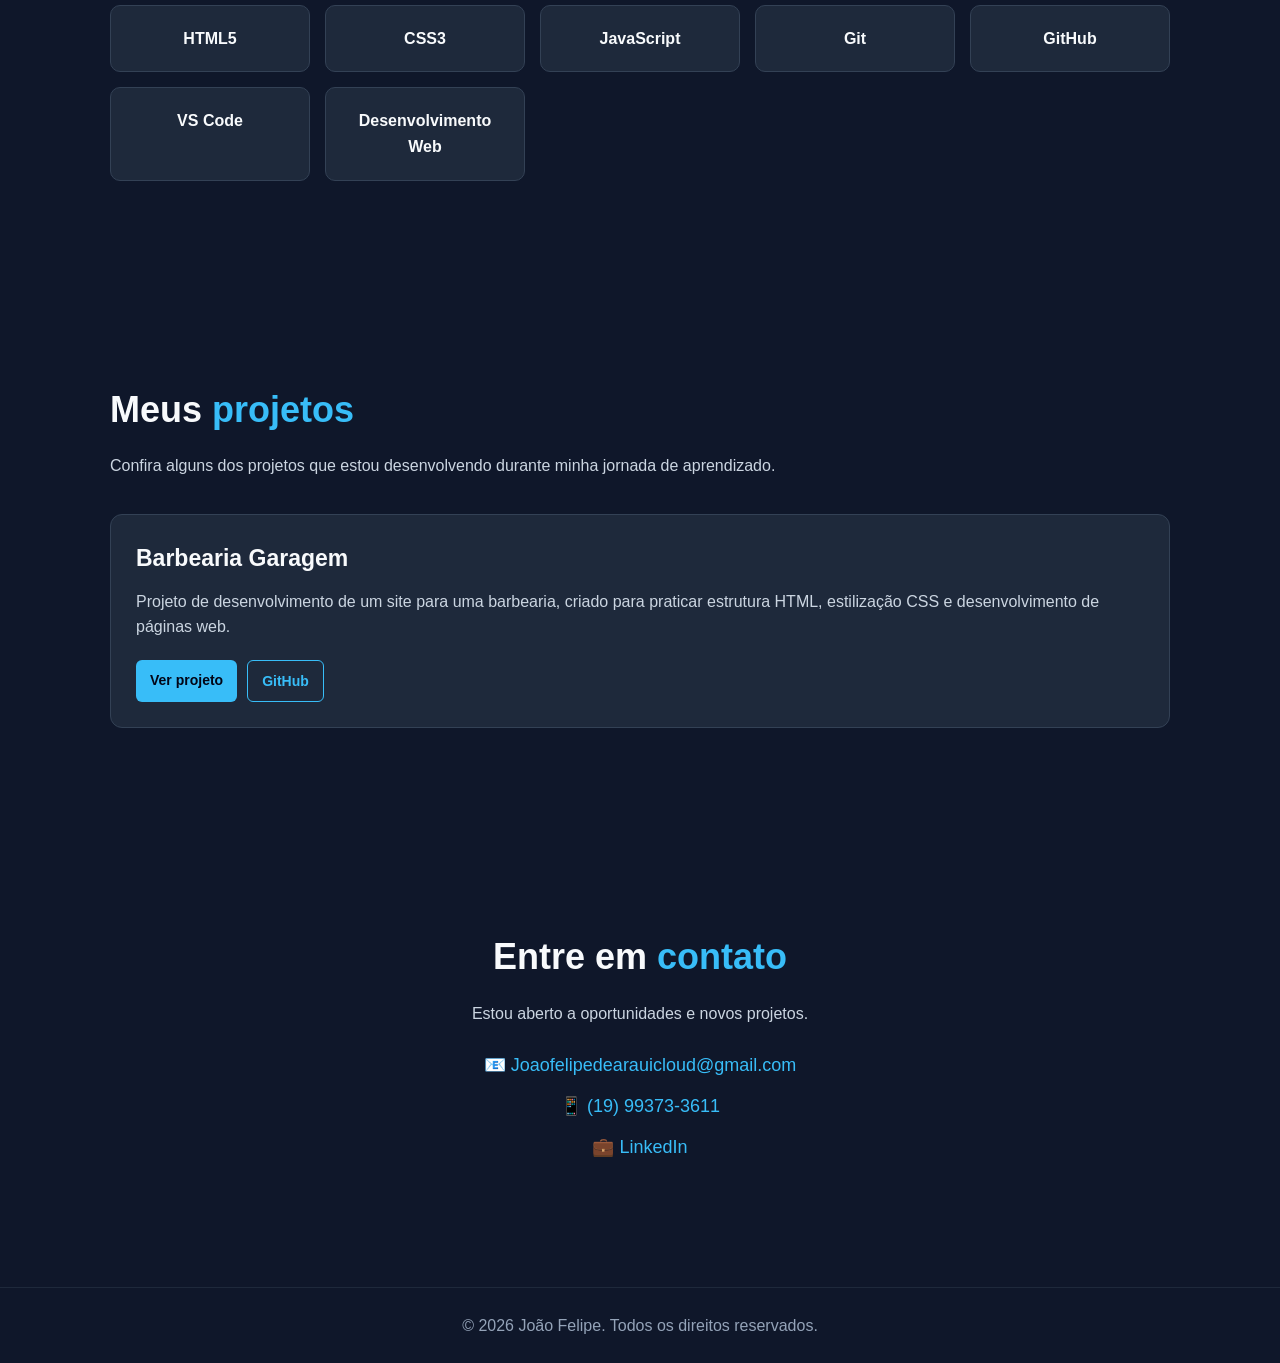
==== commit db5ae5fd: "Correções tecnicas" ====
--- a/portifolio/index.html
+++ b/portifolio/index.html
@@ -4,579 +4,286 @@
     <meta charset="UTF-8">
     <meta name="viewport" content="width=device-width, initial-scale=1.0">
 
-    <title>Barbearia Garagem | Seu estilo começa aqui</title>
-
-    <meta name="description"
-        content="Barbearia Garagem em Americana - SP. Cortes, barba e cuidados masculinos.">
-
-    <link rel="preconnect" href="https://fonts.googleapis.com">
-    <link rel="preconnect" href="https://fonts.gstatic.com" crossorigin>
-
-    <link href="https://fonts.googleapis.com/css2?family=Barlow+Condensed:wght@400;500;600;700;800&family=Inter:wght@400;500;600;700&display=swap"
-        rel="stylesheet">
+    <title>João Felipe | Portfólio</title>
+
+    <meta name="description" content="Portfólio de João Felipe — projetos, habilidades e currículo.">
 
     <style>
-        :root {
-            --black: #080808;
-            --black-soft: #111111;
-            --gray-dark: #1a1a1a;
-            --gray: #777;
-            --gray-light: #bdbdbd;
-            --white: #fff;
-            --red: #e50914;
-            --red-dark: #b20710;
-            --border: rgba(255,255,255,.1);
-            --container: 1180px;
-            --radius: 12px;
-            --transition: .3s ease;
-        }
-
         * {
             margin: 0;
             padding: 0;
             box-sizing: border-box;
-        }
-
-        html {
             scroll-behavior: smooth;
         }
 
         body {
-            background: var(--black);
-            color: var(--white);
-            font-family: "Inter", sans-serif;
+            font-family: Arial, Helvetica, sans-serif;
+            background: #0f172a;
+            color: #f8fafc;
             line-height: 1.6;
         }
 
-        img {
-            width: 100%;
-            display: block;
-            object-fit: cover;
-        }
-
         a {
+            text-decoration: none;
             color: inherit;
-            text-decoration: none;
-        }
-
-        .container {
-            width: min(92%, var(--container));
-            margin: auto;
-        }
-
-        section {
-            padding: 90px 0;
-        }
-
-        .section-title {
-            text-align: center;
-            margin-bottom: 50px;
-        }
-
-        .section-title span {
-            color: var(--red);
-            font-size: 14px;
-            font-weight: 700;
-            text-transform: uppercase;
-            letter-spacing: 2px;
-        }
-
-        .section-title h2 {
-            font-family: "Barlow Condensed", sans-serif;
-            font-size: clamp(40px, 5vw, 60px);
-            text-transform: uppercase;
-            margin-top: 5px;
-        }
-
-        .section-title p {
-            color: var(--gray-light);
-            max-width: 650px;
-            margin: 10px auto 0;
-        }
-
-        /* HEADER */
+        }
 
         header {
             position: fixed;
-            width: 100%;
             top: 0;
             left: 0;
+            width: 100%;
             z-index: 1000;
-            background: rgba(8,8,8,.94);
-            border-bottom: 1px solid var(--border);
-            backdrop-filter: blur(10px);
+            background: rgba(15, 23, 42, 0.95);
+            border-bottom: 1px solid #1e293b;
         }
 
         nav {
-            height: 80px;
-            display: flex;
+            max-width: 1100px;
+            margin: auto;
+            padding: 18px 20px;
+            display: flex;
+            justify-content: space-between;
             align-items: center;
-            justify-content: space-between;
         }
 
         .logo {
-            display: flex;
-            flex-direction: column;
-            line-height: .85;
-        }
-
-        .logo strong {
-            font-family: "Barlow Condensed", sans-serif;
-            font-size: 32px;
-            text-transform: uppercase;
+            font-size: 22px;
+            font-weight: bold;
         }
 
         .logo span {
-            color: var(--red);
-            font-size: 12px;
-            font-weight: 700;
-            letter-spacing: 3px;
-            text-transform: uppercase;
-        }
-
-        .nav-links {
-            display: flex;
-            gap: 28px;
+            color: #38bdf8;
+        }
+
+        nav ul {
             list-style: none;
-        }
-
-        .nav-links a {
-            font-size: 14px;
-            font-weight: 600;
-            transition: var(--transition);
-        }
-
-        .nav-links a:hover {
-            color: var(--red);
-        }
-
-        .menu-btn {
-            display: none;
-            background: none;
-            border: 0;
-            color: white;
-            font-size: 30px;
-            cursor: pointer;
-        }
-
-        /* HERO */
+            display: flex;
+            gap: 25px;
+        }
+
+        nav ul a {
+            color: #cbd5e1;
+            transition: 0.3s;
+        }
+
+        nav ul a:hover {
+            color: #38bdf8;
+        }
+
+        section {
+            max-width: 1100px;
+            margin: auto;
+            padding: 100px 20px;
+        }
 
         .hero {
             min-height: 100vh;
             display: flex;
+            flex-direction: column;
+            justify-content: center;
+            align-items: flex-start;
+            padding-top: 120px;
+        }
+
+        .hero p:first-child {
+            color: #38bdf8;
+            font-weight: bold;
+            font-size: 18px;
+        }
+
+        .hero h1 {
+            font-size: clamp(42px, 8vw, 76px);
+            line-height: 1.05;
+            margin: 15px 0;
+        }
+
+        .hero h1 span {
+            color: #38bdf8;
+        }
+
+        .hero h2 {
+            color: #94a3b8;
+            font-size: clamp(22px, 4vw, 34px);
+            font-weight: normal;
+            margin-bottom: 20px;
+        }
+
+        .hero-description {
+            max-width: 700px;
+            color: #cbd5e1;
+            font-size: 18px;
+            margin-bottom: 30px;
+        }
+
+        .buttons {
+            display: flex;
+            gap: 15px;
+            flex-wrap: wrap;
+        }
+
+        .button {
+            display: inline-block;
+            padding: 13px 22px;
+            border-radius: 8px;
+            background: #38bdf8;
+            color: #020617;
+            font-weight: bold;
+            transition: 0.3s;
+        }
+
+        .button:hover {
+            transform: translateY(-3px);
+        }
+
+        .button.secondary {
+            background: transparent;
+            border: 1px solid #38bdf8;
+            color: #38bdf8;
+        }
+
+        .section-title {
+            font-size: 36px;
+            margin-bottom: 15px;
+        }
+
+        .section-title span {
+            color: #38bdf8;
+        }
+
+        .section-text {
+            color: #cbd5e1;
+            max-width: 800px;
+            margin-bottom: 35px;
+        }
+
+        .about {
+            border-top: 1px solid #1e293b;
+        }
+
+        .skills {
+            display: grid;
+            grid-template-columns: repeat(auto-fit, minmax(180px, 1fr));
+            gap: 15px;
+        }
+
+        .skill {
+            padding: 20px;
+            background: #1e293b;
+            border: 1px solid #334155;
+            border-radius: 10px;
+            text-align: center;
+            font-weight: bold;
+            transition: 0.3s;
+        }
+
+        .skill:hover {
+            transform: translateY(-4px);
+            border-color: #38bdf8;
+        }
+
+        .projects {
+            display: grid;
+            grid-template-columns: repeat(auto-fit, minmax(280px, 1fr));
+            gap: 25px;
+        }
+
+        .project {
+            background: #1e293b;
+            border: 1px solid #334155;
+            border-radius: 12px;
+            padding: 25px;
+            transition: 0.3s;
+        }
+
+        .project:hover {
+            transform: translateY(-5px);
+            border-color: #38bdf8;
+        }
+
+        .project h3 {
+            font-size: 23px;
+            margin-bottom: 12px;
+        }
+
+        .project p {
+            color: #cbd5e1;
+            margin-bottom: 20px;
+        }
+
+        .project-links {
+            display: flex;
+            gap: 10px;
+            flex-wrap: wrap;
+        }
+
+        .project-link {
+            padding: 9px 14px;
+            border-radius: 6px;
+            background: #38bdf8;
+            color: #020617;
+            font-weight: bold;
+            font-size: 14px;
+        }
+
+        .project-link.github {
+            background: transparent;
+            color: #38bdf8;
+            border: 1px solid #38bdf8;
+        }
+
+        .contact {
+            text-align: center;
+        }
+
+        .contact p {
+            color: #cbd5e1;
+            margin: 10px 0;
+        }
+
+        .contact-info {
+            margin: 25px auto;
+            display: flex;
+            flex-direction: column;
+            gap: 12px;
             align-items: center;
-            position: relative;
-            background:
-                linear-gradient(90deg, rgba(0,0,0,.9), rgba(0,0,0,.45)),
-                url("https://images.unsplash.com/photo-1503951914875-452162b0f3f1?auto=format&fit=crop&w=1800&q=85")
-                center/cover;
-        }
-
-        .hero-content {
-            max-width: 720px;
-            padding-top: 80px;
-        }
-
-        .hero-content span {
-            color: var(--red);
-            font-weight: 700;
-            text-transform: uppercase;
-            letter-spacing: 3px;
-        }
-
-        .hero h1 {
-            font-family: "Barlow Condensed", sans-serif;
-            font-size: clamp(60px, 9vw, 110px);
-            line-height: .9;
-            text-transform: uppercase;
-            margin: 15px 0 25px;
-        }
-
-        .hero h1 strong {
-            color: var(--red);
-        }
-
-        .hero p {
-            color: #ddd;
+        }
+
+        .contact-info a {
+            color: #38bdf8;
             font-size: 18px;
-            max-width: 600px;
-        }
-
-        .hero-buttons {
-            display: flex;
-            gap: 15px;
-            margin-top: 35px;
-            flex-wrap: wrap;
-        }
-
-        .btn {
-            display: inline-flex;
-            align-items: center;
-            justify-content: center;
-            padding: 14px 25px;
-            border-radius: 7px;
-            font-weight: 700;
-            transition: var(--transition);
-        }
-
-        .btn-primary {
-            background: var(--red);
-        }
-
-        .btn-primary:hover {
-            background: var(--red-dark);
-            transform: translateY(-2px);
-        }
-
-        .btn-outline {
-            border: 1px solid rgba(255,255,255,.35);
-        }
-
-        .btn-outline:hover {
-            border-color: var(--red);
-            color: var(--red);
-        }
-
-        /* SOBRE */
-
-        .about {
-            background: var(--black-soft);
-        }
-
-        .about-grid {
-            display: grid;
-            grid-template-columns: 1fr 1fr;
-            gap: 60px;
-            align-items: center;
-        }
-
-        .about-image {
-            height: 520px;
-            border-radius: var(--radius);
-            overflow: hidden;
-        }
-
-        .about-image img {
-            height: 100%;
-        }
-
-        .about-content h2 {
-            font-family: "Barlow Condensed", sans-serif;
-            text-transform: uppercase;
-            font-size: 55px;
-            line-height: 1;
-            margin-bottom: 20px;
-        }
-
-        .about-content h2 span {
-            color: var(--red);
-        }
-
-        .about-content p {
-            color: var(--gray-light);
-            margin-bottom: 15px;
-        }
-
-        /* SERVIÇOS */
-
-        .services-grid {
-            display: grid;
-            grid-template-columns: repeat(3, 1fr);
-            gap: 20px;
-        }
-
-        .service-card {
-            background: var(--black-soft);
-            border: 1px solid var(--border);
-            padding: 30px;
-            border-radius: var(--radius);
-            transition: var(--transition);
-        }
-
-        .service-card:hover {
-            border-color: var(--red);
-            transform: translateY(-5px);
-        }
-
-        .service-card h3 {
-            font-family: "Barlow Condensed", sans-serif;
-            font-size: 28px;
-            text-transform: uppercase;
-        }
-
-        .service-card p {
-            color: var(--gray-light);
-            margin: 10px 0 20px;
-            min-height: 48px;
-        }
-
-        .price {
-            color: var(--red);
-            font-size: 25px;
-            font-weight: 800;
-        }
-
-        /* GALERIA */
-
-        .gallery {
-            background: var(--black-soft);
-        }
-
-        .gallery-grid {
-            display: grid;
-            grid-template-columns: repeat(3, 1fr);
-            gap: 15px;
-        }
-
-        .gallery-item {
-            height: 300px;
-            border-radius: var(--radius);
-            overflow: hidden;
-            cursor: pointer;
-        }
-
-        .gallery-item img {
-            height: 100%;
-            transition: .4s ease;
-        }
-
-        .gallery-item:hover img {
-            transform: scale(1.07);
-        }
-
-        /* AVALIAÇÕES */
-
-        .reviews-grid {
-            display: grid;
-            grid-template-columns: repeat(3, 1fr);
-            gap: 20px;
-        }
-
-        .review {
-            background: var(--black-soft);
-            border: 1px solid var(--border);
-            border-radius: var(--radius);
-            padding: 30px;
-        }
-
-        .stars {
-            color: #ffc107;
-            font-size: 20px;
-            margin-bottom: 15px;
-        }
-
-        .review p {
-            color: var(--gray-light);
-            margin-bottom: 20px;
-        }
-
-        .review strong {
-            font-size: 14px;
-        }
-
-        /* LOCALIZAÇÃO */
-
-        .location {
-            background: var(--black-soft);
-        }
-
-        .location-grid {
-            display: grid;
-            grid-template-columns: 1fr 1fr;
-            gap: 30px;
-        }
-
-        .location-info {
-            background: var(--black);
-            padding: 35px;
-            border-radius: var(--radius);
-            border: 1px solid var(--border);
-        }
-
-        .location-info h3 {
-            font-family: "Barlow Condensed", sans-serif;
-            font-size: 38px;
-            text-transform: uppercase;
-            margin-bottom: 25px;
-        }
-
-        .info-item {
-            margin-bottom: 20px;
-        }
-
-        .info-item strong {
-            display: block;
-            color: var(--red);
-            margin-bottom: 4px;
-        }
-
-        .info-item p {
-            color: var(--gray-light);
-        }
-
-        .map {
-            min-height: 420px;
-            border-radius: var(--radius);
-            overflow: hidden;
-        }
-
-        .map iframe {
-            width: 100%;
-            height: 100%;
-            min-height: 420px;
-            border: 0;
-        }
-
-        /* CTA */
-
-        .cta {
+            transition: 0.3s;
+        }
+
+        .contact-info a:hover {
+            text-decoration: underline;
+        }
+
+        footer {
+            border-top: 1px solid #1e293b;
             text-align: center;
-            background:
-                linear-gradient(rgba(0,0,0,.78), rgba(0,0,0,.78)),
-                url("https://images.unsplash.com/photo-1622286342621-4bd786c2447c?auto=format&fit=crop&w=1800&q=85")
-                center/cover;
-        }
-
-        .cta h2 {
-            font-family: "Barlow Condensed", sans-serif;
-            font-size: clamp(45px, 6vw, 75px);
-            text-transform: uppercase;
-            line-height: .95;
-        }
-
-        .cta p {
-            color: #ddd;
-            margin: 20px auto 30px;
-            max-width: 600px;
-        }
-
-        /* FOOTER */
-
-        footer {
-            background: #050505;
-            border-top: 1px solid var(--border);
-            padding: 35px 0;
-        }
-
-        .footer-content {
-            display: flex;
-            justify-content: space-between;
-            align-items: center;
-            gap: 20px;
-        }
-
-        .footer-content p {
-            color: var(--gray);
-            font-size: 14px;
-        }
-
-        .footer-contact {
-            text-align: right;
-            font-size: 14px;
-            color: var(--gray-light);
-        }
-
-        /* MODAL */
-
-        .modal {
-            display: none;
-            position: fixed;
-            inset: 0;
-            background: rgba(0,0,0,.9);
-            z-index: 2000;
-            align-items: center;
-            justify-content: center;
-            padding: 20px;
-        }
-
-        .modal.active {
-            display: flex;
-        }
-
-        .modal img {
-            max-width: 1000px;
-            max-height: 85vh;
-            object-fit: contain;
-        }
-
-        .modal-close {
-            position: absolute;
-            top: 20px;
-            right: 30px;
-            font-size: 40px;
-            cursor: pointer;
-        }
-
-        /* RESPONSIVO */
-
-        @media (max-width: 900px) {
-
-            .menu-btn {
-                display: block;
+            padding: 25px 20px;
+            color: #94a3b8;
+        }
+
+        @media (max-width: 700px) {
+            nav {
+                flex-direction: column;
+                gap: 12px;
             }
 
-            .nav-links {
-                display: none;
-                position: absolute;
-                top: 80px;
-                left: 0;
-                width: 100%;
-                background: #080808;
-                flex-direction: column;
-                padding: 25px;
-                border-bottom: 1px solid var(--border);
+            nav ul {
+                gap: 12px;
+                flex-wrap: wrap;
+                justify-content: center;
             }
 
-            .nav-links.active {
-                display: flex;
+            section {
+                padding: 80px 20px;
             }
 
-            .about-grid,
-            .location-grid {
-                grid-template-columns: 1fr;
-            }
-
-            .services-grid,
-            .reviews-grid {
-                grid-template-columns: repeat(2, 1fr);
-            }
-
-            .gallery-grid {
-                grid-template-columns: repeat(2, 1fr);
-            }
-        }
-
-        @media (max-width: 600px) {
-
-            section {
-                padding: 70px 0;
-            }
-
-            .hero h1 {
-                font-size: 65px;
-            }
-
-            .services-grid,
-            .reviews-grid,
-            .gallery-grid {
-                grid-template-columns: 1fr;
-            }
-
-            .about-image {
-                height: 350px;
-            }
-
-            .gallery-item {
-                height: 280px;
-            }
-
-            .footer-content {
-                flex-direction: column;
-                text-align: center;
-            }
-
-            .footer-contact {
-                text-align: center;
+            .hero {
+                padding-top: 150px;
             }
         }
     </style>
@@ -585,507 +292,186 @@
 <body>
 
 <header>
-    <div class="container">
-        <nav>
-
-            <a href="#" class="logo">
-                <strong>Garagem</strong>
-                <span>Barbearia</span>
+    <nav>
+        <div class="logo">João <span>Felipe</span></div>
+
+        <ul>
+            <li><a href="#inicio">Início</a></li>
+            <li><a href="#sobre">Sobre</a></li>
+            <li><a href="#habilidades">Habilidades</a></li>
+            <li><a href="#projetos">Projetos</a></li>
+            <li><a href="#contato">Contato</a></li>
+        </ul>
+    </nav>
+</header>
+
+<main>
+
+    <section class="hero" id="inicio">
+
+        <p>Olá, eu sou</p>
+
+        <h1>João <span>Felipe</span></h1>
+
+        <h2>Desenvolvedor em formação</h2>
+
+        <p class="hero-description">
+            Sou estudante e estou desenvolvendo minhas habilidades na área
+            de tecnologia e programação, criando projetos práticos para
+            evoluir profissionalmente e construir minha carreira na área.
+        </p>
+
+        <div class="buttons">
+
+            <a class="button" href="#projetos">
+                Ver meus projetos
             </a>
 
-            <button class="menu-btn" id="menuBtn">☰</button>
-
-            <ul class="nav-links" id="navLinks">
-                <li><a href="#sobre">Sobre</a></li>
-                <li><a href="#servicos">Serviços</a></li>
-                <li><a href="#galeria">Galeria</a></li>
-                <li><a href="#avaliacoes">Avaliações</a></li>
-                <li><a href="#localizacao">Localização</a></li>
-                <li><a href="#contato">Contato</a></li>
-            </ul>
-
-        </nav>
-    </div>
-</header>
-
-<main>
-
-    <!-- HERO -->
-
-    <section class="hero">
-
-        <div class="container">
-
-            <div class="hero-content">
-
-                <span>Americana — SP</span>
-
-                <h1>
-                    Seu estilo<br>
-                    começa <strong>aqui.</strong>
-                </h1>
+            <a
+                class="button secondary"
+                href="Curriculo_Joao_Felipe.pdf"
+                target="_blank">
+                Ver currículo
+            </a>
+
+        </div>
+
+    </section>
+
+
+    <section class="about" id="sobre">
+
+        <h2 class="section-title">
+            Sobre <span>mim</span>
+        </h2>
+
+        <p class="section-text">
+            Meu nome é João Felipe. Estou construindo minha trajetória
+            profissional na área de tecnologia e programação.
+            Tenho interesse em desenvolvimento web e gosto de aprender
+            através da prática, criando projetos e colocando em prática
+            os conhecimentos adquiridos.
+        </p>
+
+        <p class="section-text">
+            Este portfólio reúne alguns dos meus projetos e demonstra
+            minha evolução no desenvolvimento de aplicações e páginas web.
+        </p>
+
+    </section>
+
+
+    <section id="habilidades">
+
+        <h2 class="section-title">
+            Minhas <span>habilidades</span>
+        </h2>
+
+        <p class="section-text">
+            Tecnologias e conhecimentos que estou estudando e praticando.
+        </p>
+
+        <div class="skills">
+
+            <div class="skill">HTML5</div>
+            <div class="skill">CSS3</div>
+            <div class="skill">JavaScript</div>
+            <div class="skill">Git</div>
+            <div class="skill">GitHub</div>
+            <div class="skill">VS Code</div>
+            <div class="skill">Desenvolvimento Web</div>
+
+        </div>
+
+    </section>
+
+
+    <section id="projetos">
+
+        <h2 class="section-title">
+            Meus <span>projetos</span>
+        </h2>
+
+        <p class="section-text">
+            Confira alguns dos projetos que estou desenvolvendo durante
+            minha jornada de aprendizado.
+        </p>
+
+        <div class="projects">
+
+            <article class="project">
+
+                <h3>Barbearia Garagem</h3>
 
                 <p>
-                    Cortes modernos, barba e aquele atendimento
-                    que faz você sair da cadeira se sentindo diferente.
+                    Projeto de desenvolvimento de um site para uma
+                    barbearia, criado para praticar estrutura HTML,
+                    estilização CSS e desenvolvimento de páginas web.
                 </p>
 
-                <div class="hero-buttons">
+                <div class="project-links">
 
                     <a
-                        href="https://wa.me/5519989967747"
-                        target="_blank"
-                        class="btn btn-primary">
-                        Agendar pelo WhatsApp
+                        class="project-link"
+                        href="../index.html"
+                        target="_blank">
+                        Ver projeto
                     </a>
 
                     <a
-                        href="#servicos"
-                        class="btn btn-outline">
-                        Ver serviços
+                        class="project-link github"
+                        href="https://github.com/JoaoFelipe74/programa-ao"
+                        target="_blank">
+                        GitHub
                     </a>
 
                 </div>
 
-            </div>
+            </article>
 
         </div>
 
     </section>
 
-    <!-- SOBRE -->
-
-    <section class="about" id="sobre">
-
-        <div class="container">
-
-            <div class="about-grid">
-
-                <div class="about-image">
-
-                    <img
-                        src="https://images.unsplash.com/photo-1621605815971-fbc98d665033?auto=format&fit=crop&w=1000&q=85"
-                        alt="Barbeiro realizando corte">
-
-                </div>
-
-                <div class="about-content">
-
-                    <h2>
-                        Muito mais que<br>
-                        <span>um corte.</span>
-                    </h2>
-
-                    <p>
-                        A Barbearia Garagem nasceu para ser aquele lugar
-                        onde você chega para cortar o cabelo e sai renovado.
-                    </p>
-
-                    <p>
-                        Trabalhamos com cortes masculinos, barba,
-                        acabamento e estilos personalizados.
-                    </p>
-
-                    <p>
-                        Nosso objetivo é entregar qualidade,
-                        atendimento e um ambiente descontraído.
-                    </p>
-
-                </div>
-
-            </div>
+
+    <section class="contact" id="contato">
+
+        <h2 class="section-title">
+            Entre em <span>contato</span>
+        </h2>
+
+        <p>
+            Estou aberto a oportunidades e novos projetos.
+        </p>
+
+        <div class="contact-info">
+
+            <a href="mailto:Joaofelipedearaujoicloud@gmail.com">
+                📧 Joaofelipedearauicloud@gmail.com
+            </a>
+
+            <a
+                href="https://wa.me/5519993733611"
+                target="_blank">
+                📱 (19) 99373-3611
+            </a>
+
+            <a
+                href="https://www.linkedin.com/in/joao-felipe-1b92972bb"
+                target="_blank">
+                💼 LinkedIn
+            </a>
 
         </div>
 
     </section>
 
-    <!-- SERVIÇOS -->
-
-    <section id="servicos">
-
-        <div class="container">
-
-            <div class="section-title">
-
-                <span>O que fazemos</span>
-
-                <h2>Serviços</h2>
-
-                <p>
-                    Escolha seu estilo e deixe o resto com a gente.
-                </p>
-
-            </div>
-
-            <div class="services-grid">
-
-                <div class="service-card">
-                    <h3>Corte de cabelo</h3>
-                    <p>Corte masculino personalizado.</p>
-                    <div class="price">R$ 35,00</div>
-                </div>
-
-                <div class="service-card">
-                    <h3>Barba</h3>
-                    <p>Modelagem e acabamento completo.</p>
-                    <div class="price">Consulte</div>
-                </div>
-
-                <div class="service-card">
-                    <h3>Corte + Barba</h3>
-                    <p>O combo completo para renovar o visual.</p>
-                    <div class="price">Consulte</div>
-                </div>
-
-                <div class="service-card">
-                    <h3>Acabamento</h3>
-                    <p>Detalhes e acabamento para deixar o corte impecável.</p>
-                    <div class="price">Consulte</div>
-                </div>
-
-                <div class="service-card">
-                    <h3>Infantil</h3>
-                    <p>Cortes para os pequenos.</p>
-                    <div class="price">Consulte</div>
-                </div>
-
-                <div class="service-card">
-                    <h3>Corte + Sobrancelha</h3>
-                    <p>Visual completo com acabamento na sobrancelha.</p>
-                    <div class="price">Consulte</div>
-                </div>
-
-            </div>
-
-        </div>
-
-    </section>
-
-    <!-- GALERIA -->
-
-    <section class="gallery" id="galeria">
-
-        <div class="container">
-
-            <div class="section-title">
-
-                <span>Nosso trabalho</span>
-
-                <h2>Galeria</h2>
-
-                <p>
-                    Alguns estilos e momentos da Barbearia Garagem.
-                </p>
-
-            </div>
-
-            <div class="gallery-grid">
-
-                <div class="gallery-item">
-                    <img
-                        src="https://images.unsplash.com/photo-1599351431202-1e0f0137899a?auto=format&fit=crop&w=1000&q=85"
-                        alt="Corte masculino">
-                </div>
-
-                <div class="gallery-item">
-                    <img
-                        src="https://images.unsplash.com/photo-1585747860715-2ba37e788b70?auto=format&fit=crop&w=1000&q=85"
-                        alt="Barbearia">
-                </div>
-
-                <div class="gallery-item">
-                    <img
-                        src="https://images.unsplash.com/photo-1622286342621-4bd786c2447c?auto=format&fit=crop&w=1000&q=85"
-                        alt="Barbeiro">
-                </div>
-
-                <div class="gallery-item">
-                    <img
-                        src="https://images.unsplash.com/photo-1517832606299-7ae9b720a186?auto=format&fit=crop&w=1000&q=85"
-                        alt="Corte masculino">
-                </div>
-
-                <div class="gallery-item">
-                    <img
-                        src="https://images.unsplash.com/photo-1503951914875-452162b0f3f1?auto=format&fit=crop&w=1000&q=85"
-                        alt="Barbearia Garagem">
-                </div>
-
-                <div class="gallery-item">
-                    <img
-                        src="https://images.unsplash.com/photo-1621605815971-fbc98d665033?auto=format&fit=crop&w=1000&q=85"
-                        alt="Barba masculina">
-                </div>
-
-            </div>
-
-        </div>
-
-    </section>
-
-    <!-- AVALIAÇÕES -->
-
-    <section id="avaliacoes">
-
-        <div class="container">
-
-            <div class="section-title">
-
-                <span>Quem já passou por aqui</span>
-
-                <h2>Avaliações</h2>
-
-                <p>
-                    Atendimento que faz a diferença.
-                </p>
-
-            </div>
-
-            <div class="reviews-grid">
-
-                <div class="review">
-
-                    <div class="stars">★★★★★</div>
-
-                    <p>
-                        "Ótimo atendimento e corte muito bem feito.
-                        Com certeza vou voltar."
-                    </p>
-
-                    <strong>Cliente da Garagem</strong>
-
-                </div>
-
-                <div class="review">
-
-                    <div class="stars">★★★★★</div>
-
-                    <p>
-                        "Ambiente muito bom e o barbeiro manda muito bem.
-                        Recomendo."
-                    </p>
-
-                    <strong>Cliente da Garagem</strong>
-
-                </div>
-
-                <div class="review">
-
-                    <div class="stars">★★★★★</div>
-
-                    <p>
-                        "Preço justo e serviço de qualidade."
-                    </p>
-
-                    <strong>Cliente da Garagem</strong>
-
-                </div>
-
-            </div>
-
-        </div>
-
-    </section>
-
-    <!-- LOCALIZAÇÃO -->
-
-    <section class="location" id="localizacao">
-
-        <div class="container">
-
-            <div class="section-title">
-
-                <span>Venha nos visitar</span>
-
-                <h2>Localização</h2>
-
-            </div>
-
-            <div class="location-grid">
-
-                <div class="location-info">
-
-                    <h3>Barbearia Garagem</h3>
-
-                    <div class="info-item">
-
-                        <strong>Endereço</strong>
-
-                        <p>
-                            R. Henrique Bassetto, 611<br>
-                            Vila Praia Azul<br>
-                            Americana - SP
-                        </p>
-
-                    </div>
-
-                    <div class="info-item">
-
-                        <strong>Horário</strong>
-
-                        <p>
-                            Segunda a sábado<br>
-                            09:00 às 20:00
-                        </p>
-
-                    </div>
-
-                    <div class="info-item">
-
-                        <strong>Telefone</strong>
-
-                        <p>
-                            +55 (19) 98996-7747
-                        </p>
-
-                    </div>
-
-                    <a
-                        href="https://www.google.com/maps/search/?api=1&query=R.%20Henrique%20Bassetto%2C%20611%2C%20Americana%20-%20SP"
-                        target="_blank"
-                        class="btn btn-primary">
-                        Abrir no Google Maps
-                    </a>
-
-                </div>
-
-                <div class="map">
-
-                    <iframe
-                        src="https://www.google.com/maps?q=R.%20Henrique%20Bassetto%2C%20611%2C%20Americana%20-%20SP&output=embed"
-                        loading="lazy">
-                    </iframe>
-
-                </div>
-
-            </div>
-
-        </div>
-
-    </section>
-
-    <!-- CONTATO -->
-
-    <section class="cta" id="contato">
-
-        <div class="container">
-
-            <h2>
-                Pronto para mudar<br>
-                o visual?
-            </h2>
-
-            <p>
-                Agende seu horário pelo WhatsApp e venha conhecer
-                a Barbearia Garagem.
-            </p>
-
-            <a
-                href="https://wa.me/5519989967747"
-                target="_blank"
-                class="btn btn-primary">
-                Agendar agora
-            </a>
-
-        </div>
-
-    </section>
-
 </main>
 
-<!-- FOOTER -->
 
 <footer>
-
-    <div class="container">
-
-        <div class="footer-content">
-
-            <div>
-
-                <div class="logo">
-
-                    <strong>Garagem</strong>
-
-                    <span>Barbearia</span>
-
-                </div>
-
-                <p>
-                    © 2026 Barbearia Garagem. Todos os direitos reservados.
-                </p>
-
-            </div>
-
-            <div class="footer-contact">
-
-                R. Henrique Bassetto, 611<br>
-                Americana - SP<br>
-                +55 (19) 98996-7747
-
-            </div>
-
-        </div>
-
-    </div>
-
+    <p>© 2026 João Felipe. Todos os direitos reservados.</p>
 </footer>
-
-<!-- MODAL -->
-
-<div class="modal" id="modal">
-
-    <span class="modal-close" id="modalClose">&times;</span>
-
-    <img id="modalImage" src="" alt="Imagem ampliada">
-
-</div>
-
-<script>
-
-    const menuBtn = document.getElementById("menuBtn");
-    const navLinks = document.getElementById("navLinks");
-
-    menuBtn.addEventListener("click", () => {
-        navLinks.classList.toggle("active");
-    });
-
-    document.querySelectorAll(".nav-links a").forEach(link => {
-
-        link.addEventListener("click", () => {
-            navLinks.classList.remove("active");
-        });
-
-    });
-
-    const modal = document.getElementById("modal");
-    const modalImage = document.getElementById("modalImage");
-    const modalClose = document.getElementById("modalClose");
-
-    document.querySelectorAll(".gallery-item img").forEach(img => {
-
-        img.addEventListener("click", () => {
-
-            modalImage.src = img.src;
-            modal.classList.add("active");
-
-        });
-
-    });
-
-    modalClose.addEventListener("click", () => {
-        modal.classList.remove("active");
-    });
-
-    modal.addEventListener("click", event => {
-
-        if (event.target === modal) {
-            modal.classList.remove("active");
-        }
-
-    });
-
-</script>
 
 </body>
 </html>
